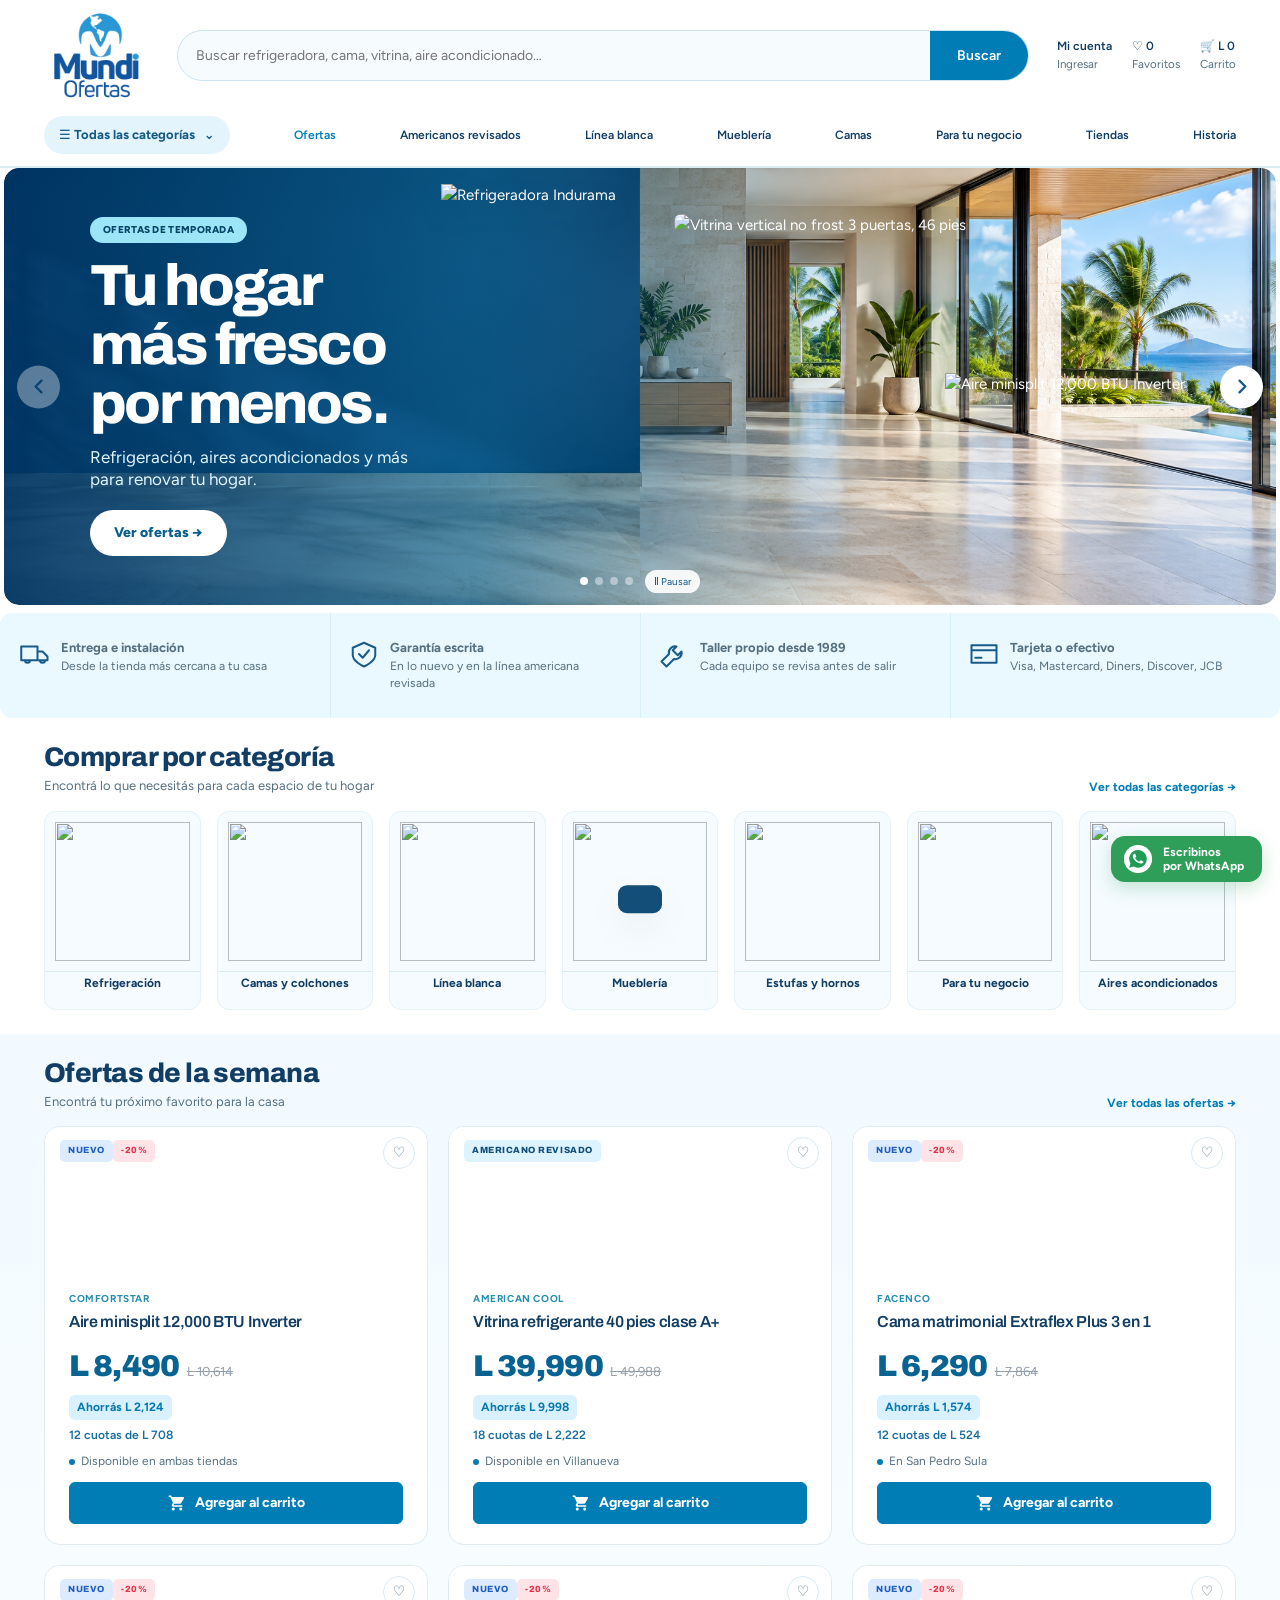
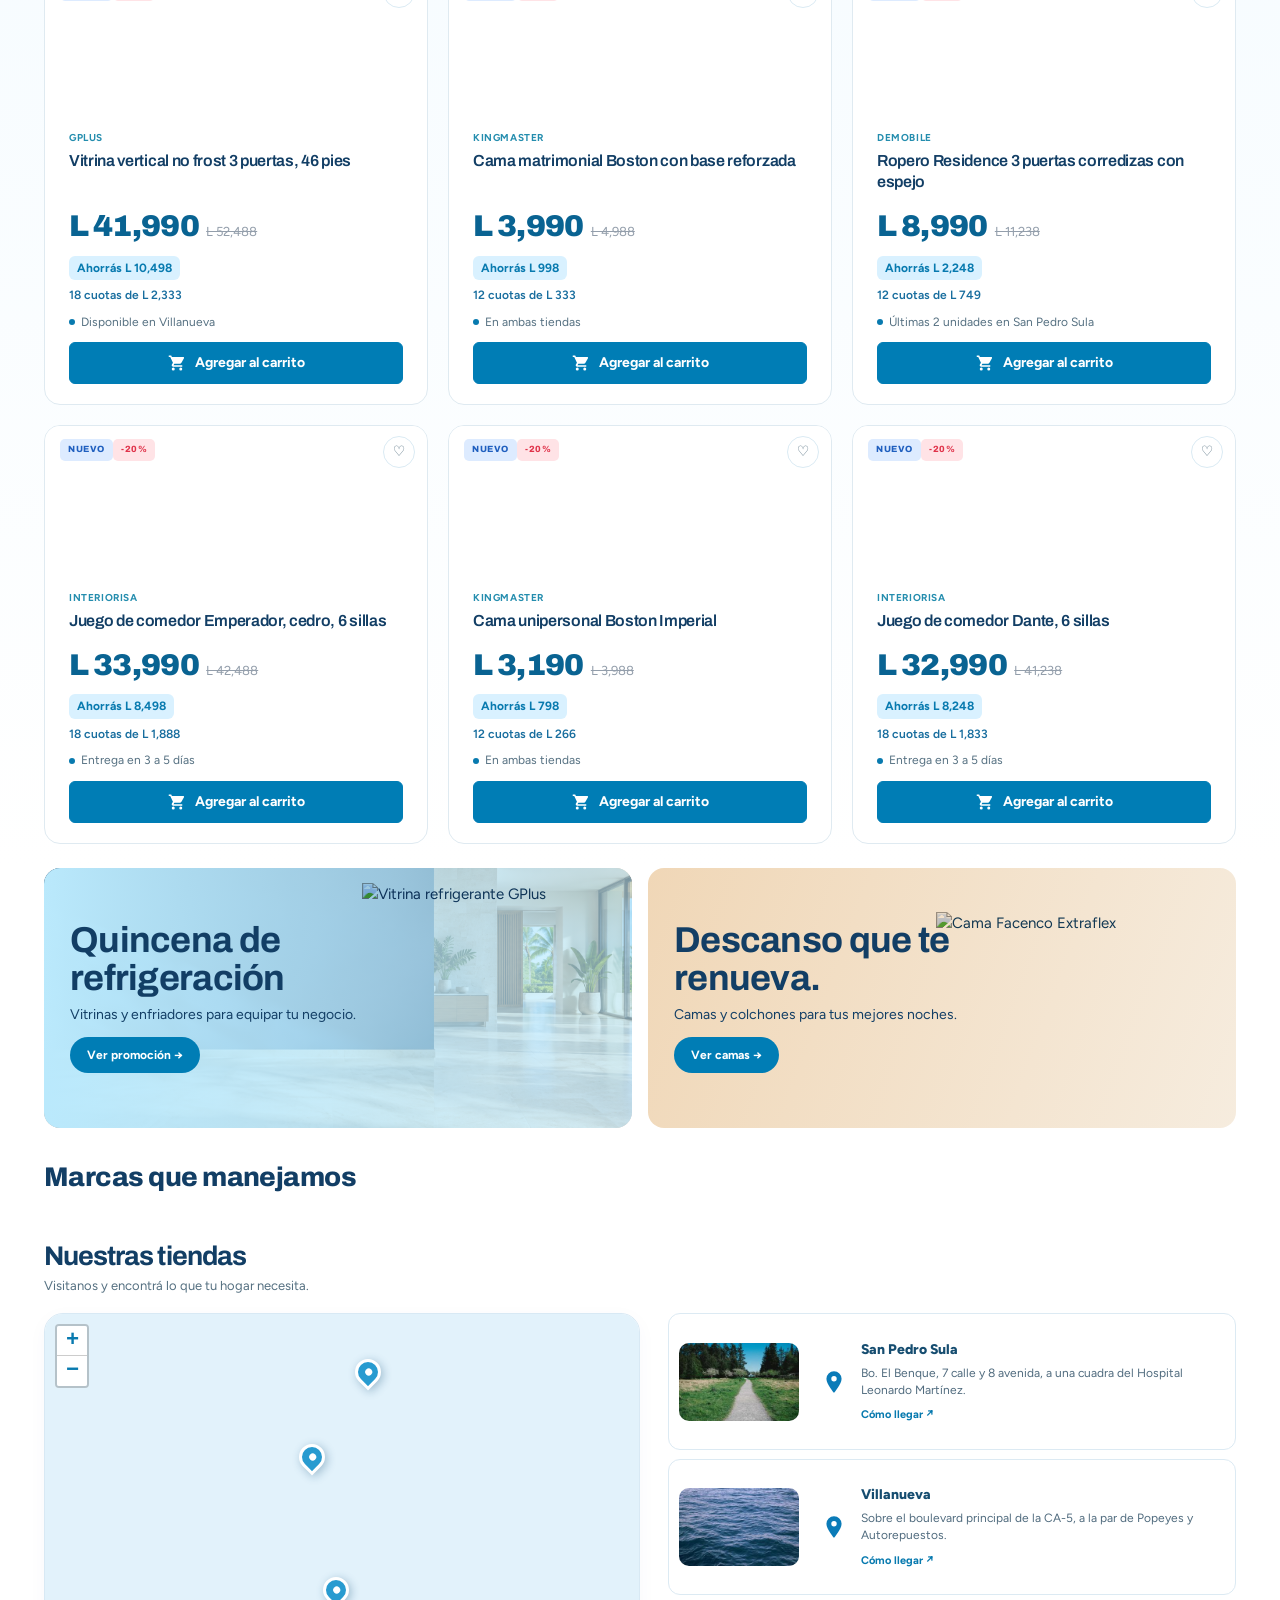
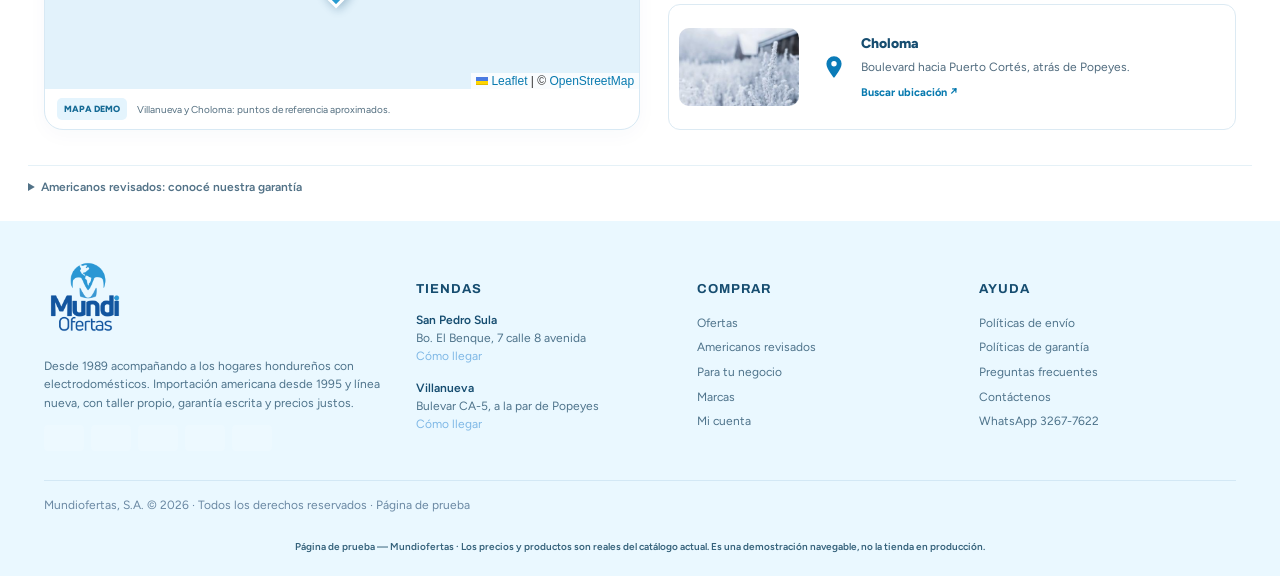
==== demo.html @ 59c1a1cb "Remove category dropdown and extra business section Co-Authored-By: Claude Sonnet 5.5 <noreply@anthr" ====
<!DOCTYPE html>

<html lang="es">
<head>
<meta charset="utf-8"/>
<meta content="website" property="og:type"/>
<meta content="Mundiofertas" property="og:site_name"/>
<meta content="Mundiofertas — Página de prueba" property="og:title"/>
<meta content="Demostración navegable del sitio rediseñado: catálogo, ficha de producto, carrito y compra con Ficopago." property="og:description"/>
<meta content="assets/logo.png" property="og:image"/>
<meta content="es_HN" property="og:locale"/>
<meta content="summary_large_image" name="twitter:card"/>
<meta content="#124E78" name="theme-color"/>
<meta content="noindex" name="robots"/>
<meta content="width=device-width, initial-scale=1" name="viewport"/>
<title>Mundiofertas — Página de prueba</title>
<link href="https://fonts.googleapis.com" rel="preconnect"/>
<link crossorigin="" href="https://fonts.gstatic.com" rel="preconnect"/>
<link href="https://fonts.googleapis.com/css2?family=Archivo:wght@500;600;700;800;900&amp;family=Figtree:wght@400;500;600;700&amp;display=swap" rel="stylesheet"/>
<style>
/* =====================================================================
   MUNDIOFERTAS — PÁGINA DE PRUEBA
   Paleta de marca: azul claro, azul de contraste y blanco.
   ===================================================================== */
:root{
  --primario:#087AAF;
  --primario-hover:#08618D;
  --azul:#124E78;
  --azul-med:#176D9E;
  --ambar:#DDF3FF;
  --verde:#087AAF;
  --tinta:#11171E;
  --gris:#5A6572;
  --linea:#DCE3EA;
  --sup:#F2F9FD;
  --sans:"Figtree","Segoe UI",system-ui,-apple-system,sans-serif;
  --disp:"Archivo","Arial Narrow",system-ui,sans-serif;
  --r:9px;
}
*{box-sizing:border-box}
html{scroll-behavior:smooth}
body{margin:0;background:#fff;color:var(--tinta);font-family:var(--sans);
  font-size:15px;line-height:1.55;-webkit-font-smoothing:antialiased}
img{max-width:100%}
a{color:inherit;text-decoration:none}
button{font:inherit}
h1,h2,h3,h4{font-family:var(--disp);margin:0;letter-spacing:-.02em;line-height:1.14}
:focus-visible{outline:3px solid var(--ambar);outline-offset:2px}
.in{max-width:1180px;margin:0 auto;padding:0 20px}
.hide{display:none !important}

/* ---------- Aviso de demo ---------- */
.demobar{background:var(--ambar);color:#124E78;text-align:center;padding:7px 16px;
  font-size:12.5px;font-weight:600}

/* ---------- Barra de utilidad ---------- */
.util{background:var(--azul);color:#AFC9E0;font-size:12px;padding:8px 0}
.util .in{display:flex;justify-content:space-between;gap:14px;flex-wrap:wrap}
.util strong{color:#fff;font-weight:600}
@media(max-width:700px){.util .u3{display:none}}

/* ---------- Encabezado ---------- */
header.site{position:sticky;top:0;z-index:60;background:#fff;border-bottom:1px solid var(--linea)}
.head{padding:13px 0}
.head .in{display:flex;align-items:center;gap:18px}
.logo{display:flex;align-items:center;flex:0 0 auto}
.logo img{height:46px;width:auto;object-fit:contain;display:block}
.logo .fb{font-family:var(--disp);font-weight:900;font-size:23px;letter-spacing:-.03em;color:var(--azul);white-space:nowrap}
.logo .fb i{color:var(--primario);font-style:normal}
.searchbox{flex:1;display:flex;border:2px solid var(--azul);border-radius:7px;overflow:hidden;min-width:0}
.searchbox input{flex:1;border:0;padding:11px 14px;font:inherit;font-size:14px;outline:0;min-width:0}
.searchbox button{border:0;background:var(--azul);color:#fff;font-weight:600;padding:0 20px;cursor:pointer;font-size:14px}
.hact{display:flex;gap:18px;align-items:center;white-space:nowrap}
.hact a{display:flex;flex-direction:column;font-size:11.5px;color:var(--gris);position:relative}
.hact a b{color:var(--tinta);font-size:13px;font-weight:600}
.cartnum{position:absolute;top:-5px;right:-12px;background:var(--primario);color:#fff;
  border-radius:11px;min-width:19px;height:19px;font-size:11px;font-weight:700;
  display:flex;align-items:center;justify-content:center;padding:0 5px}
.burger{display:none;border:1px solid var(--linea);background:#fff;border-radius:7px;
  width:42px;height:42px;font-size:18px;cursor:pointer;flex:0 0 auto}
@media(max-width:860px){
  .head .in{flex-wrap:wrap}
  .searchbox{order:3;flex-basis:100%;margin-top:11px}
  .hact .lbl{display:none}
  .burger{display:block}
  .logo img{height:38px}
}

/* ---------- Navegación ---------- */
nav.main{border-bottom:1px solid var(--linea);background:#fff}
nav.main .in{display:flex;gap:22px;align-items:center;font-size:13.5px;font-weight:600;
  padding-top:11px;padding-bottom:11px;overflow-x:auto;scrollbar-width:none}
nav.main .in::-webkit-scrollbar{display:none}
nav.main a{white-space:nowrap}
nav.main a.all{background:var(--primario);color:#fff;padding:8px 15px;border-radius:6px}
nav.main a.of{color:var(--primario)}
nav.main a:hover{color:var(--primario)}
@media(max-width:860px){nav.main{display:none}}

/* menú móvil */
.mobmenu{position:fixed;inset:0;z-index:200;background:rgba(10,27,47,.6);display:none}
.mobmenu.on{display:block}
.mobmenu .panel{background:#fff;width:min(320px,86vw);height:100%;padding:22px;overflow-y:auto}
.mobmenu h4{font-size:12px;letter-spacing:.1em;text-transform:uppercase;color:var(--gris);margin:22px 0 10px}
.mobmenu a{display:block;padding:11px 0;border-bottom:1px solid var(--linea);font-weight:600}
.mobmenu .close{border:0;background:var(--sup);border-radius:7px;width:40px;height:40px;font-size:18px;cursor:pointer}

/* ---------- Hero ---------- */
.hero{background:var(--sup);padding:24px 0 28px}
.hero .in{display:grid;grid-template-columns:1.55fr 1fr;gap:16px}
@media(max-width:900px){.hero .in{grid-template-columns:1fr}}
.deal{background:var(--azul);color:#fff;border-radius:12px;padding:32px 34px;
  display:flex;gap:22px;align-items:center;min-height:310px}
@media(max-width:560px){.deal{flex-direction:column-reverse;padding:26px 22px;min-height:0}}
.deal .txt{flex:1.15}
.tag{display:inline-block;background:var(--primario);font-family:var(--disp);font-weight:800;
  font-size:11.5px;letter-spacing:.1em;padding:5px 11px;border-radius:3px;margin-bottom:13px}
.deal h2{font-size:clamp(22px,3vw,29px);font-weight:800;margin-bottom:6px}
.deal .bl{color:#93B5D2;font-size:13px;margin-bottom:16px}
.pricebig{display:flex;align-items:baseline;gap:12px;flex-wrap:wrap}
.pricebig .now{font-family:var(--disp);font-weight:900;font-size:clamp(32px,5vw,44px);
  letter-spacing:-.03em;line-height:1;font-variant-numeric:tabular-nums}
.pricebig .was{color:#87A8C4;text-decoration:line-through;font-size:16px}
.save{display:inline-block;margin-top:12px;background:rgba(8,122,175,.18);color:#7FE3AC;
  border:1px solid rgba(8,122,175,.5);border-radius:4px;padding:5px 11px;font-size:13px;font-weight:600}
.cta{margin-top:20px;display:flex;gap:10px;flex-wrap:wrap}
.btn{border:0;border-radius:7px;padding:12px 22px;font-weight:700;font-size:14px;cursor:pointer;display:inline-block}
.btn.p{background:var(--primario);color:#fff}
.btn.p:hover{background:var(--primario-hover)}
.btn.g{background:transparent;color:#fff;border:1.5px solid rgba(255,255,255,.45)}
.btn.wa{background:var(--verde);color:#fff}
.btn.blue{background:var(--azul);color:#fff}
.deal .ph{flex:1;display:flex;align-items:center;justify-content:center;min-height:180px}
.deal .ph img{max-height:240px;object-fit:contain;filter:drop-shadow(0 18px 28px rgba(0,0,0,.4))}
.vig{margin-top:13px;font-size:12px;color:#93B5D2}

.quick{display:grid;grid-template-rows:repeat(3,1fr);gap:10px}
@media(max-width:900px){.quick{grid-template-rows:none;grid-template-columns:repeat(3,1fr)}}
@media(max-width:620px){.quick{grid-template-columns:1fr}}
.qcard{background:#fff;border:1px solid var(--linea);border-radius:var(--r);padding:15px 16px;
  display:flex;gap:13px;align-items:center;transition:border-color .15s}
.qcard:hover{border-color:var(--azul)}
.qcard .ic{width:44px;height:44px;border-radius:8px;background:var(--sup);
  display:flex;align-items:center;justify-content:center;flex:0 0 auto;font-size:20px}
.qcard b{display:block;font-size:14px;font-weight:700}
.qcard span{font-size:12.5px;color:var(--gris)}

/* ---------- Confianza ---------- */
.trust{border-bottom:1px solid var(--linea)}
.trust .in{display:grid;grid-template-columns:repeat(4,1fr);padding-left:20px;padding-right:20px}
@media(max-width:800px){.trust .in{grid-template-columns:repeat(2,1fr)}}
.tr{padding:18px 18px 18px 0;display:flex;gap:11px;align-items:flex-start}
.tr + .tr{border-left:1px solid var(--linea);padding-left:18px}
@media(max-width:800px){.tr:nth-child(3){border-left:0;padding-left:0}
  .tr:nth-child(3),.tr:nth-child(4){border-top:1px solid var(--linea)}}
.tr b{display:block;font-size:13.5px;font-weight:700}
.tr span{font-size:12.5px;color:var(--gris);line-height:1.42}

/* ---------- Bloques ---------- */
.blk{padding:42px 0}
.blk.sup{background:var(--sup)}
.bhead{display:flex;align-items:flex-end;justify-content:space-between;gap:18px;margin-bottom:20px;flex-wrap:wrap}
.bhead h3{font-size:clamp(20px,2.6vw,25px);font-weight:800}
.bhead p{margin:5px 0 0;color:var(--gris);font-size:13.5px}
.bhead a{color:var(--primario);font-weight:700;font-size:13.5px}
.grid{display:grid;grid-template-columns:repeat(5,1fr);gap:14px}
@media(max-width:1050px){.grid{grid-template-columns:repeat(3,1fr)}}
@media(max-width:640px){.grid{grid-template-columns:repeat(2,1fr)}}
.grid.g3{grid-template-columns:repeat(3,1fr)}
@media(max-width:760px){.grid.g3{grid-template-columns:1fr}}

/* ---------- Ficha en parrilla ---------- */
.card{border:1px solid var(--linea);border-radius:var(--r);background:#fff;display:flex;
  flex-direction:column;overflow:hidden;position:relative;transition:box-shadow .15s,border-color .15s}
.card:hover{border-color:#B9C6D4;box-shadow:0 8px 24px -12px rgba(16,36,63,.3)}
.card .imgwrap{height:155px;background:var(--sup);display:flex;align-items:center;
  justify-content:center;padding:12px;position:relative;cursor:pointer}
.card .imgwrap::before{content:"Foto del producto";position:absolute;font-size:11px;color:#A7B2BE}
.card .imgwrap img{max-height:100%;object-fit:contain;position:relative;z-index:1}
.badge{position:absolute;top:9px;left:9px;z-index:3;font-family:var(--disp);font-weight:800;
  font-size:10px;letter-spacing:.06em;padding:4px 8px;border-radius:3px;text-transform:uppercase}
.badge.nuevo{background:var(--azul);color:#fff}
.badge.semi{background:var(--ambar);color:#124E78}
.fav{position:absolute;top:8px;right:8px;z-index:3;width:30px;height:30px;border-radius:50%;
  border:1px solid var(--linea);background:#fff;cursor:pointer;font-size:14px;line-height:1;color:var(--gris)}
.fav.on{color:var(--primario);border-color:var(--primario)}
.cbody{padding:13px 14px 15px;display:flex;flex-direction:column;flex:1}
.cbrand{font-size:11px;font-weight:700;letter-spacing:.06em;color:var(--gris);text-transform:uppercase}
.ctitle{font-size:13.5px;font-weight:600;line-height:1.36;margin:5px 0 9px;cursor:pointer;
  display:-webkit-box;-webkit-line-clamp:2;-webkit-box-orient:vertical;overflow:hidden;min-height:37px}
.ctitle:hover{color:var(--azul-med)}
.cprice{margin-top:auto}
.cprice .now{font-family:var(--disp);font-weight:900;font-size:21px;letter-spacing:-.02em;font-variant-numeric:tabular-nums}
.cprice .was{font-size:12.5px;color:#939EAB;text-decoration:line-through;margin-left:7px}
.csave{display:inline-block;margin-top:6px;font-size:11.5px;font-weight:700;color:var(--verde);
  background:rgba(8,122,175,.1);padding:3px 7px;border-radius:3px}
.cuota{display:block;margin-top:6px;font-size:11.5px;color:var(--azul-med);font-weight:600}
.cstock{margin-top:8px;font-size:11.5px;color:var(--gris);display:flex;align-items:center;gap:6px}
.cstock i{width:6px;height:6px;border-radius:50%;background:var(--verde);flex:0 0 auto}
.cadd{margin-top:11px;width:100%;border:1.5px solid var(--azul);background:#fff;color:var(--azul);
  border-radius:7px;padding:9px;font-weight:700;font-size:13px;cursor:pointer;transition:.15s}
.cadd{display:flex;align-items:center;justify-content:center;gap:9px;line-height:1}.cadd .cart-ic{flex:none;display:block;width:18px;height:18px;margin:0}.cadd:hover{background:var(--azul);color:#fff}
.cadd.done{background:var(--verde);border-color:var(--verde);color:#fff}

/* ---------- Banners ---------- */
.bigb{border-radius:12px;overflow:hidden;background:var(--primario);color:#fff;
  display:grid;grid-template-columns:1.1fr 1fr;min-height:280px}
@media(max-width:760px){.bigb{grid-template-columns:1fr;min-height:0}}
.bigb .bt{padding:34px 36px;display:flex;flex-direction:column;justify-content:center}
.bigb .bt h3{font-size:clamp(24px,4vw,33px);font-weight:900;margin-bottom:8px;letter-spacing:-.03em}
.bigb .bt p{margin:0 0 18px;color:#E3F5FF;font-size:14.5px;max-width:42ch}
.bigb .bi{background:var(--sup);display:flex;align-items:center;justify-content:center;padding:20px}
.bigb .bi img{max-height:250px;object-fit:contain}
.bdoble{display:grid;grid-template-columns:1fr 1fr;gap:14px;margin-top:14px}
@media(max-width:760px){.bdoble{grid-template-columns:1fr}}
.bhalf{border-radius:12px;min-height:172px;padding:26px 28px;display:flex;
  flex-direction:column;justify-content:center;color:#fff}
.bhalf h4{font-size:22px;font-weight:800;margin-bottom:6px}
.bhalf span{font-size:13.5px;opacity:.88}

/* ---------- Categorías ---------- */
.cats{display:grid;grid-template-columns:repeat(6,1fr);gap:12px}
@media(max-width:920px){.cats{grid-template-columns:repeat(3,1fr)}}
@media(max-width:520px){.cats{grid-template-columns:repeat(2,1fr)}}
.cat{border:1px solid var(--linea);border-radius:var(--r);overflow:hidden;background:#fff;transition:.15s;display:block}
.cat:hover{border-color:var(--azul);transform:translateY(-2px)}
.cat .ci{height:108px;background:var(--sup);display:flex;align-items:center;justify-content:center;padding:10px}
.cat .ci img{max-height:100%;object-fit:contain}
.cat b{display:block;padding:11px 10px;font-size:12.5px;font-weight:700;text-align:center}

/* ---------- Condición ---------- */
.cond{background:var(--azul);color:#fff;padding:46px 0}
.cond .in{display:grid;grid-template-columns:1fr 1fr;gap:16px}
@media(max-width:820px){.cond .in{grid-template-columns:1fr}}
.cond h3{font-size:clamp(21px,3vw,27px);font-weight:800;grid-column:1/-1;margin-bottom:8px}
.cond .lead{grid-column:1/-1;color:#A0C0D9;margin:0 0 20px;max-width:66ch;font-size:14.5px}
.cbox{background:rgba(255,255,255,.07);border:1px solid rgba(255,255,255,.16);border-radius:11px;padding:24px}
.cbox .lbl{display:inline-block;font-family:var(--disp);font-weight:800;font-size:11px;
  letter-spacing:.09em;padding:4px 10px;border-radius:3px;margin-bottom:12px}
.cbox.a .lbl{background:#fff;color:var(--azul)}
.cbox.b .lbl{background:var(--ambar);color:#124E78}
.cbox h4{font-size:18px;font-weight:700;margin-bottom:10px}
.cbox ul{margin:0;padding-left:18px;font-size:13.5px;color:#C7DEEE;line-height:1.78}

/* ---------- Reels ---------- */
.reels{display:grid;grid-template-columns:repeat(5,1fr);gap:12px}
@media(max-width:920px){.reels{grid-template-columns:repeat(3,1fr)}}
@media(max-width:560px){.reels{grid-template-columns:repeat(2,1fr)}}
.reel{position:relative;aspect-ratio:9/16;border-radius:11px;overflow:hidden;background:#0B1E35;
  display:block;color:#fff;cursor:pointer;border:0;padding:0;text-align:left;width:100%}
.reel .rimg{position:absolute;inset:0;display:flex;align-items:center;justify-content:center;padding:14px}
.reel .rimg img{max-height:100%;object-fit:contain;opacity:.92}
.reel .shade{position:absolute;inset:0;
  background:linear-gradient(180deg,rgba(11,30,53,.12) 0%,rgba(11,30,53,.04) 45%,rgba(11,30,53,.93) 100%)}
.reel .play{position:absolute;top:11px;left:11px;z-index:3;width:30px;height:30px;border-radius:50%;
  background:rgba(255,255,255,.92);color:var(--azul);display:flex;align-items:center;justify-content:center;font-size:11px}
.reel .mute{position:absolute;top:11px;right:11px;z-index:3;width:30px;height:30px;border-radius:50%;
  background:rgba(0,0,0,.45);display:flex;align-items:center;justify-content:center;font-size:12px}
.reel .rcap{position:absolute;left:12px;right:12px;bottom:12px;z-index:3}
.reel .rcap b{display:block;font-size:12.5px;font-weight:700;line-height:1.3;margin-bottom:7px}
.pill{display:inline-flex;align-items:center;gap:5px;background:#fff;color:var(--tinta);
  border-radius:20px;padding:4px 10px;font-size:11px;font-weight:700}
.pill em{font-style:normal;color:var(--primario)}
.reel .loading{position:absolute;inset:0;z-index:5;background:rgba(11,30,53,.85);
  display:flex;align-items:center;justify-content:center;font-size:12.5px;color:#BCD6EA;text-align:center;padding:16px}

/* ---------- Marcas ---------- */
.brands{display:flex;gap:16px;flex-wrap:wrap;align-items:center;justify-content:space-between}
.brands img{height:38px;opacity:.6;filter:grayscale(1);max-width:120px;object-fit:contain;transition:.2s}
.brands img:hover{opacity:1;filter:none}

/* ---------- Pie ---------- */
footer.site{background:#0A1B2F;color:#8CACC6;padding:44px 0 22px;font-size:13px;margin-top:0}
footer.site .in{display:grid;grid-template-columns:1.35fr 1fr 1fr 1fr;gap:28px}
@media(max-width:860px){footer.site .in{grid-template-columns:1fr 1fr}}
@media(max-width:520px){footer.site .in{grid-template-columns:1fr}}
footer h5{font-family:var(--disp);color:#fff;font-size:13px;font-weight:700;letter-spacing:.08em;
  text-transform:uppercase;margin-bottom:12px}
footer ul{list-style:none;margin:0;padding:0;line-height:2.05}
footer a:hover{color:#fff}
.store{margin-bottom:14px;line-height:1.5}
.store b{color:#fff;display:block;font-weight:600}
.store a{color:#7FB8E6}
footer .flogo{height:44px;margin-bottom:14px}
.pays{display:flex;gap:7px;margin-top:13px;flex-wrap:wrap}
.pays i{width:40px;height:26px;border-radius:4px;background:rgba(255,255,255,.13);display:block}
.legal{border-top:1px solid rgba(255,255,255,.12);margin-top:26px;padding-top:16px;
  font-size:12px;color:#6A88A3;grid-column:1/-1}

/* ---------- WhatsApp flotante ---------- */
.wafloat{position:fixed;right:18px;bottom:18px;z-index:90;background:var(--verde);color:#fff;
  border-radius:30px;padding:13px 20px;font-weight:700;font-size:14px;
  box-shadow:0 10px 28px -8px rgba(8,122,175,.7);display:flex;align-items:center;gap:9px}
@media(max-width:560px){.wafloat span{display:none}.wafloat{padding:15px;border-radius:50%}}

/* ---------- Pop-up ---------- */
.shade{position:fixed;inset:0;background:rgba(10,27,47,.6);z-index:150;
  display:flex;align-items:center;justify-content:center;padding:20px}
.pop{background:#fff;border-radius:12px;max-width:680px;width:100%;display:grid;
  grid-template-columns:1fr 1fr;overflow:hidden;position:relative;
  box-shadow:0 30px 70px -20px rgba(0,0,0,.5)}
@media(max-width:640px){
  .shade{align-items:flex-end;padding:0}
  .pop{grid-template-columns:1fr;border-radius:14px 14px 0 0;max-width:none}
  .pop .pimg{display:none}
}
.pop .pimg{background:var(--sup);display:flex;align-items:center;justify-content:center;padding:22px;min-height:190px}
.pop .pimg img{max-height:190px;object-fit:contain}
.pop .pbody{padding:32px 30px 26px}
.pop h3{font-size:25px;font-weight:900;margin-bottom:8px;letter-spacing:-.03em}
.pop p{margin:0 0 16px;color:var(--gris);font-size:13.5px}
.pop .pin{display:flex;border:1.5px solid var(--linea);border-radius:7px;overflow:hidden;margin-bottom:11px}
.pop .pin input{flex:1;border:0;padding:11px 12px;font:inherit;font-size:13.5px;outline:0;min-width:0}
.pop .pin button{border:0;background:var(--primario);color:#fff;font-weight:700;padding:0 17px;font-size:13px;cursor:pointer}
.pop .pno{background:none;border:0;color:var(--gris);font-size:12.5px;text-decoration:underline;cursor:pointer;padding:0}
.pop .px{position:absolute;top:10px;right:12px;width:32px;height:32px;border-radius:50%;
  background:rgba(0,0,0,.07);border:0;font-size:16px;color:var(--gris);cursor:pointer;z-index:4}

/* ---------- Ficha de producto ---------- */
.crumb{font-size:12.5px;color:var(--gris);padding:16px 0}
.crumb a{color:var(--azul-med)}
.pdp{display:grid;grid-template-columns:1.15fr 1fr;gap:36px;padding-bottom:20px}
@media(max-width:880px){.pdp{grid-template-columns:1fr;gap:24px}}
.gal .main{background:var(--sup);border-radius:12px;height:400px;display:flex;
  align-items:center;justify-content:center;padding:26px;position:relative}
.gal .main::before{content:"Foto del producto";position:absolute;font-size:12px;color:#A7B2BE}
.gal .main img{max-height:100%;object-fit:contain;position:relative;z-index:1}
@media(max-width:560px){.gal .main{height:270px}}
.gal .thumbs{display:flex;gap:9px;margin-top:11px}
.gal .thumbs button{width:70px;height:70px;border-radius:8px;border:1.5px solid var(--linea);
  background:var(--sup);cursor:pointer;padding:6px;display:flex;align-items:center;justify-content:center}
.gal .thumbs button.on{border-color:var(--azul)}
.gal .thumbs img{max-height:100%;object-fit:contain}
.pdp .pinfo h1{font-size:clamp(21px,3vw,28px);font-weight:800;margin:6px 0 10px}
.pmark{font-size:12px;font-weight:700;letter-spacing:.07em;color:var(--gris);text-transform:uppercase}
.pbadges{display:flex;gap:8px;flex-wrap:wrap;margin-bottom:14px}
.pb{font-family:var(--disp);font-weight:800;font-size:11px;letter-spacing:.06em;
  padding:5px 10px;border-radius:3px;text-transform:uppercase}
.pb.nuevo{background:var(--azul);color:#fff}
.pb.semi{background:var(--ambar);color:#124E78}
.pb.gar{background:var(--sup);color:var(--azul);border:1px solid var(--linea)}
.pblock{border:1px solid var(--linea);border-radius:11px;padding:20px 22px;margin-bottom:16px}
.pblock .now{font-family:var(--disp);font-weight:900;font-size:38px;letter-spacing:-.03em;
  line-height:1;font-variant-numeric:tabular-nums}
.pblock .was{color:#939EAB;text-decoration:line-through;font-size:16px;margin-left:11px}
.pblock .sv{display:inline-block;margin-top:10px;background:rgba(8,122,175,.11);color:var(--verde);
  font-weight:700;font-size:13px;padding:5px 10px;border-radius:4px}
.pblock .cuo{margin-top:10px;color:var(--azul-med);font-weight:600;font-size:13.5px}
.pstock{display:flex;align-items:center;gap:8px;font-size:13.5px;margin:14px 0}
.pstock i{width:8px;height:8px;border-radius:50%;background:var(--verde);flex:0 0 auto}
.pactions{display:flex;gap:10px;flex-wrap:wrap;margin-top:6px}
.pactions .btn{padding:14px 24px}
.pfeat{list-style:none;padding:0;margin:20px 0 0;font-size:13.5px}
.pfeat li{padding:9px 0 9px 26px;border-top:1px solid var(--linea);position:relative;color:var(--gris)}
.pfeat li::before{content:"✓";position:absolute;left:0;color:var(--verde);font-weight:700}
.spec{margin-top:34px}
.spec h3{font-size:19px;font-weight:800;margin-bottom:12px}
table.sp{width:100%;border-collapse:collapse;font-size:14px}
table.sp td{padding:11px 14px;border-bottom:1px solid var(--linea)}
table.sp td:first-child{color:var(--gris);width:40%}
table.sp tr:nth-child(odd) td{background:#FAFCFD}

/* ---------- Aviso flotante de carrito ---------- */
.toast{position:fixed;left:50%;bottom:26px;transform:translateX(-50%) translateY(140%);
  background:var(--azul);color:#fff;padding:14px 22px;border-radius:9px;font-size:14px;
  font-weight:600;z-index:180;transition:transform .28s;box-shadow:0 14px 34px -12px rgba(0,0,0,.5)}
.toast.on{transform:translateX(-50%) translateY(0)}

/* ---------- Panel de carrito ---------- */
.drawershade{position:fixed;inset:0;background:rgba(10,27,47,.55);z-index:170;display:none}
.drawershade.on{display:block}
.drawer{position:fixed;top:0;right:0;height:100%;width:min(420px,92vw);background:#fff;
  z-index:171;transform:translateX(102%);transition:transform .26s;display:flex;flex-direction:column}
.drawer.on{transform:none}
.drawer .dh{padding:20px 22px;border-bottom:1px solid var(--linea);display:flex;
  justify-content:space-between;align-items:center}
.drawer .dh h3{font-size:19px;font-weight:800}
.drawer .dx{border:0;background:var(--sup);border-radius:8px;width:36px;height:36px;font-size:17px;cursor:pointer}
.drawer .db{flex:1;overflow-y:auto;padding:8px 22px}
.drawer .df{border-top:1px solid var(--linea);padding:20px 22px}
.ci{display:flex;gap:12px;padding:15px 0;border-bottom:1px solid var(--linea)}
.ci .ph{width:64px;height:64px;background:var(--sup);border-radius:8px;flex:0 0 auto;
  display:flex;align-items:center;justify-content:center;padding:6px}
.ci .ph img{max-height:100%;object-fit:contain}
.ci .inf{flex:1;min-width:0}
.ci .inf b{display:block;font-size:13.5px;font-weight:600;line-height:1.35}
.ci .inf .pr{font-family:var(--disp);font-weight:900;font-size:16px;margin-top:4px}
.ci .qty{display:flex;align-items:center;gap:8px;margin-top:7px}
.ci .qty button{width:26px;height:26px;border:1px solid var(--linea);background:#fff;
  border-radius:6px;cursor:pointer;font-size:14px;line-height:1}
.ci .qty span{font-size:13px;font-weight:700;min-width:18px;text-align:center}
.ci .del{border:0;background:none;color:var(--gris);font-size:12px;text-decoration:underline;
  cursor:pointer;padding:0;margin-top:6px}
.empty{text-align:center;color:var(--gris);padding:50px 10px;font-size:14.5px}
.sumline{display:flex;justify-content:space-between;font-size:14px;margin-bottom:8px}
.sumline.tot{font-family:var(--disp);font-weight:900;font-size:22px;margin-top:12px;
  padding-top:12px;border-top:1px solid var(--linea)}
.wfull{width:100%;text-align:center;border:0;cursor:pointer}

/* ---------- Checkout ---------- */
.co{max-width:980px;margin:0 auto;padding:26px 20px 60px}
.steps{display:flex;gap:0;margin-bottom:30px;border:1px solid var(--linea);border-radius:10px;overflow:hidden}
.steps div{flex:1;padding:13px 10px;text-align:center;font-size:12.5px;font-weight:700;
  color:var(--gris);background:var(--sup);border-right:1px solid var(--linea)}
.steps div:last-child{border-right:0}
.steps div.on{background:var(--azul);color:#fff}
.steps div.ok{background:#fff;color:var(--verde)}
@media(max-width:620px){.steps div{font-size:11px;padding:11px 4px}}
.colay{display:grid;grid-template-columns:1.5fr 1fr;gap:26px;align-items:start}
@media(max-width:820px){.colay{grid-template-columns:1fr}}
.box{border:1px solid var(--linea);border-radius:11px;padding:24px 26px;margin-bottom:16px}
.box h3{font-size:18px;font-weight:800;margin-bottom:6px}
.box .hint{color:var(--gris);font-size:13.5px;margin-bottom:16px}
.opt{display:flex;gap:13px;align-items:flex-start;border:1.5px solid var(--linea);
  border-radius:10px;padding:15px 17px;margin-bottom:10px;cursor:pointer;transition:.14s}
.opt:hover{border-color:#B3C2D2}
.opt.on{border-color:var(--azul);background:#F7FAFD}
.opt input{margin-top:3px;accent-color:var(--azul);flex:0 0 auto}
.opt b{display:block;font-size:14.5px;font-weight:700}
.opt span{font-size:13px;color:var(--gris);line-height:1.45}
.opt .pz{margin-left:auto;font-family:var(--disp);font-weight:800;font-size:15px;white-space:nowrap}
.campo{margin-bottom:14px}
.campo label{display:block;font-size:12.5px;font-weight:700;color:var(--gris);margin-bottom:5px}
.campo input,.campo select,.campo textarea{width:100%;border:1.5px solid var(--linea);
  border-radius:8px;padding:11px 13px;font:inherit;font-size:14px;background:#fff}
.campo input:focus,.campo select:focus{border-color:var(--azul);outline:0}
.dosc{display:grid;grid-template-columns:1fr 1fr;gap:14px}
@media(max-width:520px){.dosc{grid-template-columns:1fr}}
.zoneinfo{border-radius:9px;padding:14px 16px;font-size:13.5px;margin-top:4px}
.zoneinfo.ok{background:rgba(8,122,175,.09);border:1px solid rgba(8,122,175,.35);color:#124E78}
.zoneinfo.no{background:#EDF8FF;border:1px solid var(--ambar);color:#124E78}
.zoneinfo b{display:block;margin-bottom:3px}
.resumen{border:1px solid var(--linea);border-radius:11px;padding:22px 24px;position:sticky;top:150px}
.resumen h4{font-size:16px;font-weight:800;margin-bottom:14px}
.resumen .it{display:flex;justify-content:space-between;gap:12px;font-size:13px;
  padding:9px 0;border-bottom:1px solid var(--linea);color:var(--gris)}
.resumen .it b{color:var(--tinta);font-weight:600;flex:1}
.segpago{display:flex;align-items:center;gap:10px;background:var(--sup);border-radius:9px;
  padding:12px 15px;font-size:12.5px;color:var(--gris);margin-top:14px;line-height:1.45}
.segpago i{font-size:17px;font-style:normal}
.fico{background:var(--azul);color:#fff;border-radius:12px;padding:30px 32px;text-align:center}
.fico .lg{font-family:var(--disp);font-weight:900;font-size:27px;letter-spacing:-.02em;margin-bottom:6px}
.fico .sb{color:#9BBBD6;font-size:13.5px;margin-bottom:22px}
.fico .mt{background:rgba(255,255,255,.08);border:1px solid rgba(255,255,255,.18);
  border-radius:10px;padding:20px;margin-bottom:20px}
.fico .mt .m{font-family:var(--disp);font-weight:900;font-size:33px;letter-spacing:-.03em}
.fico .av{font-size:12.5px;color:#8FB3D4;margin-top:16px;line-height:1.55}
.okpage{text-align:center;max-width:560px;margin:0 auto;padding:50px 20px}
.okpage .tick{width:74px;height:74px;border-radius:50%;background:var(--verde);color:#fff;
  font-size:36px;display:flex;align-items:center;justify-content:center;margin:0 auto 22px}
.okpage h2{font-size:28px;font-weight:800;margin-bottom:10px}
.okpage p{color:var(--gris)}
.okdet{border:1px solid var(--linea);border-radius:11px;padding:20px 24px;text-align:left;margin-top:24px}
.okdet .r{display:flex;justify-content:space-between;gap:14px;padding:9px 0;
  border-bottom:1px solid var(--linea);font-size:14px}
.okdet .r:last-child{border-bottom:0}
.okdet .r b{color:var(--azul)}

@media(prefers-reduced-motion:reduce){*{transition:none !important;animation:none !important}}
</style>
<link href="assets/leaflet/leaflet.css" rel="stylesheet"/>
<link href="assets/storefront.css" rel="stylesheet"/>
<link href="assets/reference-layout.css" rel="stylesheet"/></head>
<body>
<header class="site">
<div class="head"><div class="in">
<button aria-label="Abrir menú" class="burger" id="burger">☰</button>
<a class="logo" href="#" onclick="irHome();return false">
<img alt="Mundiofertas" onerror="this.outerHTML='&lt;span class=&quot;fb&quot;&gt;Mundi&lt;i&gt;ofertas&lt;/i&gt;&lt;/span&gt;'" src="assets/logo.png"/>
</a>
<form class="searchbox" onsubmit="buscar(event)">
<input aria-label="Buscar productos" id="q" placeholder="Buscar refrigeradora, cama, vitrina, aire acondicionado…"/>
<button type="submit">Buscar</button>
</form>
<div class="hact">
<a href="#"><b>Mi cuenta</b><span class="lbl">Ingresar</span></a>
<a href="#"><b>♡ <span id="favn">0</span></b><span class="lbl">Favoritos</span></a>
<a href="#"><b>🛒 <span id="carttot">L 0</span></b><span class="lbl">Carrito</span>
<span class="cartnum hide" id="cartn">0</span></a>
</div>
</div></div>
<nav class="main"><div class="in">
<button aria-controls="categoryDropdown" aria-expanded="false" class="category-toggle" id="categoryToggle">☰ Todas las categorías <span aria-hidden="true">⌄</span></button>
<a class="of" href="#ofertas">Ofertas</a>
<a href="#americanos">Americanos revisados</a>
<a href="#categorias">Línea blanca</a>
<a href="#categorias">Mueblería</a>
<a href="#categorias">Camas</a>
<a href="https://www.mundiofertas.net/Categoria/8/" target="_blank" rel="noopener">Para tu negocio</a>
<a href="#ubicaciones">Tiendas</a><a href="historia.html" rel="noopener" target="_blank">Historia</a>
</div></nav>
<div class="category-dropdown" hidden="" id="categoryDropdown"><div class="category-dropdown-heading"><div><strong>¿Qué estás buscando?</strong><p>Explorá el catálogo de Mundi Ofertas. Los productos se abren en la tienda oficial.</p></div><button aria-label="Cerrar categorías" id="closeCategories">×</button></div><div class="category-groups"><details class="category-group"><summary>Accesorios de casa</summary><ul><li><a class="category-all" href="https://www.mundiofertas.net/Categoria/32979/" rel="noopener noreferrer" target="_blank">Ver toda la categoría ↗</a></li><li><a href="https://www.mundiofertas.net/Categoria/32980/" rel="noopener noreferrer" target="_blank">Accesorios de casa ↗</a></li></ul></details><details class="category-group"><summary>Accesorios y mas</summary><ul><li><a class="category-all" href="https://www.mundiofertas.net/Categoria/29607/" rel="noopener noreferrer" target="_blank">Ver toda la categoría ↗</a></li><li><a href="https://www.mundiofertas.net/Categoria/29608/" rel="noopener noreferrer" target="_blank">Accesorios ↗</a></li></ul></details><details class="category-group"><summary>Aires acondicionados</summary><ul><li><a class="category-all" href="https://www.mundiofertas.net/Categoria/1/" rel="noopener noreferrer" target="_blank">Ver toda la categoría ↗</a></li><li><a href="https://www.mundiofertas.net/Categoria/12315/" rel="noopener noreferrer" target="_blank">Mini split ↗</a></li><li><a href="https://www.mundiofertas.net/Categoria/3/" rel="noopener noreferrer" target="_blank">Aires de ventana ↗</a></li><li><a href="https://www.mundiofertas.net/Categoria/2/" rel="noopener noreferrer" target="_blank">Mini split ↗</a></li></ul></details><details class="category-group"><summary>Camas</summary><ul><li><a class="category-all" href="https://www.mundiofertas.net/Categoria/4/" rel="noopener noreferrer" target="_blank">Ver toda la categoría ↗</a></li><li><a href="https://www.mundiofertas.net/Categoria/38443/" rel="noopener noreferrer" target="_blank">Accesorios de cama ↗</a></li><li><a href="https://www.mundiofertas.net/Categoria/29606/" rel="noopener noreferrer" target="_blank">Almohadas ↗</a></li><li><a href="https://www.mundiofertas.net/Categoria/5/" rel="noopener noreferrer" target="_blank">Camas ↗</a></li><li><a href="https://www.mundiofertas.net/Categoria/6/" rel="noopener noreferrer" target="_blank">Accesorios de cama ↗</a></li></ul></details><details class="category-group"><summary>Congeladores y enfriadores</summary><ul><li><a class="category-all" href="https://www.mundiofertas.net/Categoria/7/" rel="noopener noreferrer" target="_blank">Ver toda la categoría ↗</a></li><li><a href="https://www.mundiofertas.net/Categoria/10/" rel="noopener noreferrer" target="_blank">Congeladores ↗</a></li><li><a href="https://www.mundiofertas.net/Categoria/8/" rel="noopener noreferrer" target="_blank">Vitrinas refrigerantes ↗</a></li></ul></details><details class="category-group"><summary>Electronica</summary><ul><li><a class="category-all" href="https://www.mundiofertas.net/Categoria/11/" rel="noopener noreferrer" target="_blank">Ver toda la categoría ↗</a></li><li><a href="https://www.mundiofertas.net/Categoria/12/" rel="noopener noreferrer" target="_blank">Televisores ↗</a></li></ul></details><details class="category-group"><summary>Estufas</summary><ul><li><a class="category-all" href="https://www.mundiofertas.net/Categoria/13/" rel="noopener noreferrer" target="_blank">Ver toda la categoría ↗</a></li><li><a href="https://www.mundiofertas.net/Categoria/17/" rel="noopener noreferrer" target="_blank">Estufa electrica mesa ↗</a></li><li><a href="https://www.mundiofertas.net/Categoria/44/" rel="noopener noreferrer" target="_blank">Estufa electrica grande ↗</a></li><li><a href="https://www.mundiofertas.net/Categoria/16/" rel="noopener noreferrer" target="_blank">Estufas de gas mesa ↗</a></li><li><a href="https://www.mundiofertas.net/Categoria/14/" rel="noopener noreferrer" target="_blank">Estufas de gas ↗</a></li><li><a href="https://www.mundiofertas.net/Categoria/15/" rel="noopener noreferrer" target="_blank">Estufas semi industriales ↗</a></li></ul></details><details class="category-group"><summary>Hogar y electronica</summary><ul><li><a class="category-all" href="https://www.mundiofertas.net/Categoria/18/" rel="noopener noreferrer" target="_blank">Ver toda la categoría ↗</a></li><li><a href="https://www.mundiofertas.net/Categoria/22/" rel="noopener noreferrer" target="_blank">Enfriadores de agua ↗</a></li><li><a href="https://www.mundiofertas.net/Categoria/21/" rel="noopener noreferrer" target="_blank">Hornos electricos ↗</a></li><li><a href="https://www.mundiofertas.net/Categoria/45/" rel="noopener noreferrer" target="_blank">Licuadoras ↗</a></li><li><a href="https://www.mundiofertas.net/Categoria/19/" rel="noopener noreferrer" target="_blank">Microondas ↗</a></li><li><a href="https://www.mundiofertas.net/Categoria/39084/" rel="noopener noreferrer" target="_blank">Percoladoras de café ↗</a></li><li><a href="https://www.mundiofertas.net/Categoria/20/" rel="noopener noreferrer" target="_blank">Planchas ↗</a></li><li><a href="https://www.mundiofertas.net/Categoria/27/" rel="noopener noreferrer" target="_blank">Ventiladores ↗</a></li></ul></details><details class="category-group"><summary>Lavadoras</summary><ul><li><a class="category-all" href="https://www.mundiofertas.net/Categoria/38440/" rel="noopener noreferrer" target="_blank">Ver toda la categoría ↗</a></li><li><a href="https://www.mundiofertas.net/Categoria/38441/" rel="noopener noreferrer" target="_blank">Lavadoras nuevas ↗</a></li></ul></details><details class="category-group"><summary>Muebleria</summary><ul><li><a class="category-all" href="https://www.mundiofertas.net/Categoria/28/" rel="noopener noreferrer" target="_blank">Ver toda la categoría ↗</a></li><li><a href="https://www.mundiofertas.net/Categoria/35/" rel="noopener noreferrer" target="_blank">Alacenas ↗</a></li><li><a href="https://www.mundiofertas.net/Categoria/42403/" rel="noopener noreferrer" target="_blank">Alacenas y estantes ↗</a></li><li><a href="https://www.mundiofertas.net/Categoria/39741/" rel="noopener noreferrer" target="_blank">Bufeteras ↗</a></li><li><a href="https://www.mundiofertas.net/Categoria/30/" rel="noopener noreferrer" target="_blank">Roperos ↗</a></li><li><a href="https://www.mundiofertas.net/Categoria/31/" rel="noopener noreferrer" target="_blank">Centros de entretenimiento ↗</a></li><li><a href="https://www.mundiofertas.net/Categoria/32/" rel="noopener noreferrer" target="_blank">Comedores ↗</a></li><li><a href="https://www.mundiofertas.net/Categoria/38/" rel="noopener noreferrer" target="_blank">Comedores ↗</a></li><li><a href="https://www.mundiofertas.net/Categoria/38438/" rel="noopener noreferrer" target="_blank">Comodas / tocadores de madera ↗</a></li><li><a href="https://www.mundiofertas.net/Categoria/42402/" rel="noopener noreferrer" target="_blank">Escritorios ↗</a></li><li><a href="https://www.mundiofertas.net/Categoria/29/" rel="noopener noreferrer" target="_blank">Juegos de sala ↗</a></li><li><a href="https://www.mundiofertas.net/Categoria/36/" rel="noopener noreferrer" target="_blank">Mesas de vidrio ↗</a></li></ul></details><details class="category-group"><summary>N-lavadora nueva</summary><ul><li><a class="category-all" href="https://www.mundiofertas.net/Categoria/35248/" rel="noopener noreferrer" target="_blank">Ver toda la categoría ↗</a></li><li><a href="https://www.mundiofertas.net/Categoria/35249/" rel="noopener noreferrer" target="_blank">LAVADORA 17 KG (A+) "WHIRLPOOL" 12 CICLOS BLANCA #8MWTW1713 ↗</a></li><li><a href="https://www.mundiofertas.net/Categoria/35250/" rel="noopener noreferrer" target="_blank">LAVADORA 16 KG (A+) "GRS" CARGA SUPERIOR BLANCA #LAV16-CS2-TV-W ↗</a></li><li><a href="https://www.mundiofertas.net/Categoria/35251/" rel="noopener noreferrer" target="_blank">LAVADORA 18KG (A+) "MABE" DIFUNSOR BLANCA #LMA78113CBAB0 ↗</a></li><li><a href="https://www.mundiofertas.net/Categoria/35252/" rel="noopener noreferrer" target="_blank">LAVADORA 20 KG (A+) "GRS" BLANCA AUTOMATICA TAPA PLASTICO/VIDRIO #LAV20-CS2-TV-W ↗</a></li></ul></details></div></div>
</header>
<div class="mobmenu" id="mobmenu">
<div class="panel">
<button aria-label="Cerrar menú" class="close" id="closemenu">×</button>
<h4>Comprar</h4>
<a href="#ofertas">Ofertas de la semana</a>
<a href="#americanos">Americanos revisados</a>
<h4>Categorías y subcategorías</h4><p class="category-hint">Los productos se abren en la tienda oficial.</p><div class="mobile-categories"><details class="category-group"><summary>Accesorios de casa</summary><ul><li><a class="category-all" href="https://www.mundiofertas.net/Categoria/32979/" rel="noopener noreferrer" target="_blank">Ver toda la categoría ↗</a></li><li><a href="https://www.mundiofertas.net/Categoria/32980/" rel="noopener noreferrer" target="_blank">Accesorios de casa ↗</a></li></ul></details><details class="category-group"><summary>Accesorios y mas</summary><ul><li><a class="category-all" href="https://www.mundiofertas.net/Categoria/29607/" rel="noopener noreferrer" target="_blank">Ver toda la categoría ↗</a></li><li><a href="https://www.mundiofertas.net/Categoria/29608/" rel="noopener noreferrer" target="_blank">Accesorios ↗</a></li></ul></details><details class="category-group"><summary>Aires acondicionados</summary><ul><li><a class="category-all" href="https://www.mundiofertas.net/Categoria/1/" rel="noopener noreferrer" target="_blank">Ver toda la categoría ↗</a></li><li><a href="https://www.mundiofertas.net/Categoria/12315/" rel="noopener noreferrer" target="_blank">Mini split ↗</a></li><li><a href="https://www.mundiofertas.net/Categoria/3/" rel="noopener noreferrer" target="_blank">Aires de ventana ↗</a></li><li><a href="https://www.mundiofertas.net/Categoria/2/" rel="noopener noreferrer" target="_blank">Mini split ↗</a></li></ul></details><details class="category-group"><summary>Camas</summary><ul><li><a class="category-all" href="https://www.mundiofertas.net/Categoria/4/" rel="noopener noreferrer" target="_blank">Ver toda la categoría ↗</a></li><li><a href="https://www.mundiofertas.net/Categoria/38443/" rel="noopener noreferrer" target="_blank">Accesorios de cama ↗</a></li><li><a href="https://www.mundiofertas.net/Categoria/29606/" rel="noopener noreferrer" target="_blank">Almohadas ↗</a></li><li><a href="https://www.mundiofertas.net/Categoria/5/" rel="noopener noreferrer" target="_blank">Camas ↗</a></li><li><a href="https://www.mundiofertas.net/Categoria/6/" rel="noopener noreferrer" target="_blank">Accesorios de cama ↗</a></li></ul></details><details class="category-group"><summary>Congeladores y enfriadores</summary><ul><li><a class="category-all" href="https://www.mundiofertas.net/Categoria/7/" rel="noopener noreferrer" target="_blank">Ver toda la categoría ↗</a></li><li><a href="https://www.mundiofertas.net/Categoria/10/" rel="noopener noreferrer" target="_blank">Congeladores ↗</a></li><li><a href="https://www.mundiofertas.net/Categoria/8/" rel="noopener noreferrer" target="_blank">Vitrinas refrigerantes ↗</a></li></ul></details><details class="category-group"><summary>Electronica</summary><ul><li><a class="category-all" href="https://www.mundiofertas.net/Categoria/11/" rel="noopener noreferrer" target="_blank">Ver toda la categoría ↗</a></li><li><a href="https://www.mundiofertas.net/Categoria/12/" rel="noopener noreferrer" target="_blank">Televisores ↗</a></li></ul></details><details class="category-group"><summary>Estufas</summary><ul><li><a class="category-all" href="https://www.mundiofertas.net/Categoria/13/" rel="noopener noreferrer" target="_blank">Ver toda la categoría ↗</a></li><li><a href="https://www.mundiofertas.net/Categoria/17/" rel="noopener noreferrer" target="_blank">Estufa electrica mesa ↗</a></li><li><a href="https://www.mundiofertas.net/Categoria/44/" rel="noopener noreferrer" target="_blank">Estufa electrica grande ↗</a></li><li><a href="https://www.mundiofertas.net/Categoria/16/" rel="noopener noreferrer" target="_blank">Estufas de gas mesa ↗</a></li><li><a href="https://www.mundiofertas.net/Categoria/14/" rel="noopener noreferrer" target="_blank">Estufas de gas ↗</a></li><li><a href="https://www.mundiofertas.net/Categoria/15/" rel="noopener noreferrer" target="_blank">Estufas semi industriales ↗</a></li></ul></details><details class="category-group"><summary>Hogar y electronica</summary><ul><li><a class="category-all" href="https://www.mundiofertas.net/Categoria/18/" rel="noopener noreferrer" target="_blank">Ver toda la categoría ↗</a></li><li><a href="https://www.mundiofertas.net/Categoria/22/" rel="noopener noreferrer" target="_blank">Enfriadores de agua ↗</a></li><li><a href="https://www.mundiofertas.net/Categoria/21/" rel="noopener noreferrer" target="_blank">Hornos electricos ↗</a></li><li><a href="https://www.mundiofertas.net/Categoria/45/" rel="noopener noreferrer" target="_blank">Licuadoras ↗</a></li><li><a href="https://www.mundiofertas.net/Categoria/19/" rel="noopener noreferrer" target="_blank">Microondas ↗</a></li><li><a href="https://www.mundiofertas.net/Categoria/39084/" rel="noopener noreferrer" target="_blank">Percoladoras de café ↗</a></li><li><a href="https://www.mundiofertas.net/Categoria/20/" rel="noopener noreferrer" target="_blank">Planchas ↗</a></li><li><a href="https://www.mundiofertas.net/Categoria/27/" rel="noopener noreferrer" target="_blank">Ventiladores ↗</a></li></ul></details><details class="category-group"><summary>Lavadoras</summary><ul><li><a class="category-all" href="https://www.mundiofertas.net/Categoria/38440/" rel="noopener noreferrer" target="_blank">Ver toda la categoría ↗</a></li><li><a href="https://www.mundiofertas.net/Categoria/38441/" rel="noopener noreferrer" target="_blank">Lavadoras nuevas ↗</a></li></ul></details><details class="category-group"><summary>Muebleria</summary><ul><li><a class="category-all" href="https://www.mundiofertas.net/Categoria/28/" rel="noopener noreferrer" target="_blank">Ver toda la categoría ↗</a></li><li><a href="https://www.mundiofertas.net/Categoria/35/" rel="noopener noreferrer" target="_blank">Alacenas ↗</a></li><li><a href="https://www.mundiofertas.net/Categoria/42403/" rel="noopener noreferrer" target="_blank">Alacenas y estantes ↗</a></li><li><a href="https://www.mundiofertas.net/Categoria/39741/" rel="noopener noreferrer" target="_blank">Bufeteras ↗</a></li><li><a href="https://www.mundiofertas.net/Categoria/30/" rel="noopener noreferrer" target="_blank">Roperos ↗</a></li><li><a href="https://www.mundiofertas.net/Categoria/31/" rel="noopener noreferrer" target="_blank">Centros de entretenimiento ↗</a></li><li><a href="https://www.mundiofertas.net/Categoria/32/" rel="noopener noreferrer" target="_blank">Comedores ↗</a></li><li><a href="https://www.mundiofertas.net/Categoria/38/" rel="noopener noreferrer" target="_blank">Comedores ↗</a></li><li><a href="https://www.mundiofertas.net/Categoria/38438/" rel="noopener noreferrer" target="_blank">Comodas / tocadores de madera ↗</a></li><li><a href="https://www.mundiofertas.net/Categoria/42402/" rel="noopener noreferrer" target="_blank">Escritorios ↗</a></li><li><a href="https://www.mundiofertas.net/Categoria/29/" rel="noopener noreferrer" target="_blank">Juegos de sala ↗</a></li><li><a href="https://www.mundiofertas.net/Categoria/36/" rel="noopener noreferrer" target="_blank">Mesas de vidrio ↗</a></li></ul></details><details class="category-group"><summary>N-lavadora nueva</summary><ul><li><a class="category-all" href="https://www.mundiofertas.net/Categoria/35248/" rel="noopener noreferrer" target="_blank">Ver toda la categoría ↗</a></li><li><a href="https://www.mundiofertas.net/Categoria/35249/" rel="noopener noreferrer" target="_blank">LAVADORA 17 KG (A+) "WHIRLPOOL" 12 CICLOS BLANCA #8MWTW1713 ↗</a></li><li><a href="https://www.mundiofertas.net/Categoria/35250/" rel="noopener noreferrer" target="_blank">LAVADORA 16 KG (A+) "GRS" CARGA SUPERIOR BLANCA #LAV16-CS2-TV-W ↗</a></li><li><a href="https://www.mundiofertas.net/Categoria/35251/" rel="noopener noreferrer" target="_blank">LAVADORA 18KG (A+) "MABE" DIFUNSOR BLANCA #LMA78113CBAB0 ↗</a></li><li><a href="https://www.mundiofertas.net/Categoria/35252/" rel="noopener noreferrer" target="_blank">LAVADORA 20 KG (A+) "GRS" BLANCA AUTOMATICA TAPA PLASTICO/VIDRIO #LAV20-CS2-TV-W ↗</a></li></ul></details></div>
<h4>Negocio</h4>
<a href="https://www.mundiofertas.net/Categoria/8/" target="_blank" rel="noopener">Equipar mi negocio</a>
<h4>Ayuda</h4>
<a href="#ubicaciones">Nuestras tiendas</a><a href="historia.html" rel="noopener" target="_blank">Nuestra historia</a>
<a href="#pie">Garantías y envíos</a>
</div>
</div>
<!-- ============ VISTA: INICIO ============ -->
<main id="home"><h1 class="sr-only" id="home-title">Mundi Ofertas: electrodomésticos y todo para tu hogar</h1>
<section aria-labelledby="home-title" class="showcase"><div class="in">
<div class="campaign-shell">
<div aria-label="Promociones destacadas" aria-roledescription="carrusel" class="campaign-track" id="campaigns" role="region" tabindex="0"></div>
<button aria-label="Promoción anterior" class="slider-arrow prev" data-dir="-1" data-track="campaigns"><svg viewBox="0 0 24 24" width="20" height="20" fill="none" stroke="currentColor" stroke-width="2.800" stroke-linecap="round" stroke-linejoin="round" aria-hidden="true"><path d="M15 5l-7 7 7 7"/></svg></button>
<button aria-label="Siguiente promoción" class="slider-arrow next" data-dir="1" data-track="campaigns"><svg viewBox="0 0 24 24" width="20" height="20" fill="none" stroke="currentColor" stroke-width="2.800" stroke-linecap="round" stroke-linejoin="round" aria-hidden="true"><path d="M9 5l7 7-7 7"/></svg></button>
</div>
<div class="slider-bottom"><span>Todo para vivir mejor, en un solo lugar.</span><div aria-label="Elegir promoción" class="slider-dots" id="campaignDots"></div><span aria-live="polite" id="campaignStatus">01 / 04</span></div>
<div class="discovery" hidden="" id="discovery"></div>
</div></section>
<section class="trust"><div class="in">
<div class="tr"><span><svg aria-hidden="true" fill="none" height="30" stroke="currentColor" stroke-linecap="round" stroke-linejoin="round" stroke-width="1.6" viewbox="0 0 24 24" width="30"><path d="M1 6h13v11H1z M14 10h4l4 4v3h-8 M4 17a2 2 0 1 0 4 0 M16 17a2 2 0 1 0 4 0"></path></svg></span><span><b>Entrega e instalación</b><span>Desde la tienda más cercana a tu casa</span></span></div><div class="tr"><span><svg aria-hidden="true" fill="none" height="30" stroke="currentColor" stroke-linecap="round" stroke-linejoin="round" stroke-width="1.6" viewbox="0 0 24 24" width="30"><path d="M12 3 3 7v6c0 5 9 9 9 9s9-4 9-9V7l-9-4z M8 12l3 3 5-6"></path></svg></span><span><b>Garantía escrita</b><span>En lo nuevo y en la línea americana revisada</span></span></div>
<div class="tr"><span><svg aria-hidden="true" fill="none" height="30" stroke="currentColor" stroke-linecap="round" stroke-linejoin="round" stroke-width="1.6" viewbox="0 0 24 24" width="30"><path d="M14 6a5 5 0 0 0-6 6L2 18l4 4 6-6a5 5 0 0 0 6-6l-3 3-4-4 3-3z"></path></svg></span><span><b>Taller propio desde 1989</b><span>Cada equipo se revisa antes de salir</span></span></div>
<div class="tr"><span><svg aria-hidden="true" fill="none" height="30" stroke="currentColor" stroke-linecap="round" stroke-linejoin="round" stroke-width="1.6" viewbox="0 0 24 24" width="30"><path d="M2 5h20v14H2z M2 9h20 M5 15h5"></path></svg></span><span><b>Tarjeta o efectivo</b><span>Visa, Mastercard, Diners, Discover, JCB</span></span></div>
</div></section><section class="blk sup" id="categorias"><div class="in">
<div class="bhead">
<div><h3>Comprar por categoría</h3><p>Encontrá lo que necesitás para cada espacio de tu hogar</p></div>
<a href="https://www.mundiofertas.net/" target="_blank" rel="noopener">Ver todas las categorías →</a>
</div>
<div class="cats"><a class="cat" href="https://www.mundiofertas.net/Categoria/191/" rel="noopener" target="_blank"><span class="ci"><img alt="" loading="lazy" src="https://www.mundiofertas.net/archivos/multimedia/Productos/imagen-688bdcc769989.png"/></span><b>Refrigeración</b></a><a class="cat" href="https://www.mundiofertas.net/Categoria/4/" rel="noopener" target="_blank"><span class="ci"><img alt="" loading="lazy" src="https://www.mundiofertas.net/archivos/multimedia/Productos/imagen-6a80b777dabe8.png"/></span><b>Camas y colchones</b></a><a class="cat" href="https://www.mundiofertas.net/Categoria/38440/" rel="noopener" target="_blank"><span class="ci"><img alt="" loading="lazy" src="https://www.mundiofertas.net/archivos/multimedia/Productos/imagen-68499c81e3586.jpg"/></span><b>Línea blanca</b></a><a class="cat" href="https://www.mundiofertas.net/Categoria/28/" rel="noopener" target="_blank"><span class="ci"><img alt="" loading="lazy" src="https://www.mundiofertas.net/archivos/multimedia/Productos/imagen-68796fa090ac6.jpg"/></span><b>Mueblería</b></a><a class="cat" href="https://www.mundiofertas.net/Categoria/13/" rel="noopener" target="_blank"><span class="ci"><img alt="" loading="lazy" src="https://www.mundiofertas.net/archivos/multimedia/Productos/imagen-686c08bb6f4b3.png"/></span><b>Estufas y hornos</b></a><a class="cat" href="https://www.mundiofertas.net/Categoria/8/" rel="noopener" target="_blank"><span class="ci"><img alt="" loading="lazy" src="https://www.mundiofertas.net/archivos/multimedia/Productos/imagen-684773eb7f4f2.png"/></span><b>Para tu negocio</b></a><a class="cat" href="https://www.mundiofertas.net/Categoria/1/" rel="noopener" target="_blank"><span class="ci"><img alt="" loading="lazy" src="https://www.mundiofertas.net/archivos/multimedia/Productos/imagen-6a1da060dbdf6.png"/></span><b>Aires acondicionados</b></a></div><details class="catalog-expand" id="catalogoCompleto"><summary>Ver todas las categorías y subcategorías <span aria-hidden="true">⌄</span></summary><p class="category-hint">Explorá los productos en la tienda oficial de Mundi Ofertas.</p><div class="category-groups"><details class="category-group"><summary>Accesorios de casa</summary><ul><li><a class="category-all" href="https://www.mundiofertas.net/Categoria/32979/" rel="noopener noreferrer" target="_blank">Ver toda la categoría ↗</a></li><li><a href="https://www.mundiofertas.net/Categoria/32980/" rel="noopener noreferrer" target="_blank">Accesorios de casa ↗</a></li></ul></details><details class="category-group"><summary>Accesorios y mas</summary><ul><li><a class="category-all" href="https://www.mundiofertas.net/Categoria/29607/" rel="noopener noreferrer" target="_blank">Ver toda la categoría ↗</a></li><li><a href="https://www.mundiofertas.net/Categoria/29608/" rel="noopener noreferrer" target="_blank">Accesorios ↗</a></li></ul></details><details class="category-group"><summary>Aires acondicionados</summary><ul><li><a class="category-all" href="https://www.mundiofertas.net/Categoria/1/" rel="noopener noreferrer" target="_blank">Ver toda la categoría ↗</a></li><li><a href="https://www.mundiofertas.net/Categoria/12315/" rel="noopener noreferrer" target="_blank">Mini split ↗</a></li><li><a href="https://www.mundiofertas.net/Categoria/3/" rel="noopener noreferrer" target="_blank">Aires de ventana ↗</a></li><li><a href="https://www.mundiofertas.net/Categoria/2/" rel="noopener noreferrer" target="_blank">Mini split ↗</a></li></ul></details><details class="category-group"><summary>Camas</summary><ul><li><a class="category-all" href="https://www.mundiofertas.net/Categoria/4/" rel="noopener noreferrer" target="_blank">Ver toda la categoría ↗</a></li><li><a href="https://www.mundiofertas.net/Categoria/38443/" rel="noopener noreferrer" target="_blank">Accesorios de cama ↗</a></li><li><a href="https://www.mundiofertas.net/Categoria/29606/" rel="noopener noreferrer" target="_blank">Almohadas ↗</a></li><li><a href="https://www.mundiofertas.net/Categoria/5/" rel="noopener noreferrer" target="_blank">Camas ↗</a></li><li><a href="https://www.mundiofertas.net/Categoria/6/" rel="noopener noreferrer" target="_blank">Accesorios de cama ↗</a></li></ul></details><details class="category-group"><summary>Congeladores y enfriadores</summary><ul><li><a class="category-all" href="https://www.mundiofertas.net/Categoria/7/" rel="noopener noreferrer" target="_blank">Ver toda la categoría ↗</a></li><li><a href="https://www.mundiofertas.net/Categoria/10/" rel="noopener noreferrer" target="_blank">Congeladores ↗</a></li><li><a href="https://www.mundiofertas.net/Categoria/8/" rel="noopener noreferrer" target="_blank">Vitrinas refrigerantes ↗</a></li></ul></details><details class="category-group"><summary>Electronica</summary><ul><li><a class="category-all" href="https://www.mundiofertas.net/Categoria/11/" rel="noopener noreferrer" target="_blank">Ver toda la categoría ↗</a></li><li><a href="https://www.mundiofertas.net/Categoria/12/" rel="noopener noreferrer" target="_blank">Televisores ↗</a></li></ul></details><details class="category-group"><summary>Estufas</summary><ul><li><a class="category-all" href="https://www.mundiofertas.net/Categoria/13/" rel="noopener noreferrer" target="_blank">Ver toda la categoría ↗</a></li><li><a href="https://www.mundiofertas.net/Categoria/17/" rel="noopener noreferrer" target="_blank">Estufa electrica mesa ↗</a></li><li><a href="https://www.mundiofertas.net/Categoria/44/" rel="noopener noreferrer" target="_blank">Estufa electrica grande ↗</a></li><li><a href="https://www.mundiofertas.net/Categoria/16/" rel="noopener noreferrer" target="_blank">Estufas de gas mesa ↗</a></li><li><a href="https://www.mundiofertas.net/Categoria/14/" rel="noopener noreferrer" target="_blank">Estufas de gas ↗</a></li><li><a href="https://www.mundiofertas.net/Categoria/15/" rel="noopener noreferrer" target="_blank">Estufas semi industriales ↗</a></li></ul></details><details class="category-group"><summary>Hogar y electronica</summary><ul><li><a class="category-all" href="https://www.mundiofertas.net/Categoria/18/" rel="noopener noreferrer" target="_blank">Ver toda la categoría ↗</a></li><li><a href="https://www.mundiofertas.net/Categoria/22/" rel="noopener noreferrer" target="_blank">Enfriadores de agua ↗</a></li><li><a href="https://www.mundiofertas.net/Categoria/21/" rel="noopener noreferrer" target="_blank">Hornos electricos ↗</a></li><li><a href="https://www.mundiofertas.net/Categoria/45/" rel="noopener noreferrer" target="_blank">Licuadoras ↗</a></li><li><a href="https://www.mundiofertas.net/Categoria/19/" rel="noopener noreferrer" target="_blank">Microondas ↗</a></li><li><a href="https://www.mundiofertas.net/Categoria/39084/" rel="noopener noreferrer" target="_blank">Percoladoras de café ↗</a></li><li><a href="https://www.mundiofertas.net/Categoria/20/" rel="noopener noreferrer" target="_blank">Planchas ↗</a></li><li><a href="https://www.mundiofertas.net/Categoria/27/" rel="noopener noreferrer" target="_blank">Ventiladores ↗</a></li></ul></details><details class="category-group"><summary>Lavadoras</summary><ul><li><a class="category-all" href="https://www.mundiofertas.net/Categoria/38440/" rel="noopener noreferrer" target="_blank">Ver toda la categoría ↗</a></li><li><a href="https://www.mundiofertas.net/Categoria/38441/" rel="noopener noreferrer" target="_blank">Lavadoras nuevas ↗</a></li></ul></details><details class="category-group"><summary>Muebleria</summary><ul><li><a class="category-all" href="https://www.mundiofertas.net/Categoria/28/" rel="noopener noreferrer" target="_blank">Ver toda la categoría ↗</a></li><li><a href="https://www.mundiofertas.net/Categoria/35/" rel="noopener noreferrer" target="_blank">Alacenas ↗</a></li><li><a href="https://www.mundiofertas.net/Categoria/42403/" rel="noopener noreferrer" target="_blank">Alacenas y estantes ↗</a></li><li><a href="https://www.mundiofertas.net/Categoria/39741/" rel="noopener noreferrer" target="_blank">Bufeteras ↗</a></li><li><a href="https://www.mundiofertas.net/Categoria/30/" rel="noopener noreferrer" target="_blank">Roperos ↗</a></li><li><a href="https://www.mundiofertas.net/Categoria/31/" rel="noopener noreferrer" target="_blank">Centros de entretenimiento ↗</a></li><li><a href="https://www.mundiofertas.net/Categoria/32/" rel="noopener noreferrer" target="_blank">Comedores ↗</a></li><li><a href="https://www.mundiofertas.net/Categoria/38/" rel="noopener noreferrer" target="_blank">Comedores ↗</a></li><li><a href="https://www.mundiofertas.net/Categoria/38438/" rel="noopener noreferrer" target="_blank">Comodas / tocadores de madera ↗</a></li><li><a href="https://www.mundiofertas.net/Categoria/42402/" rel="noopener noreferrer" target="_blank">Escritorios ↗</a></li><li><a href="https://www.mundiofertas.net/Categoria/29/" rel="noopener noreferrer" target="_blank">Juegos de sala ↗</a></li><li><a href="https://www.mundiofertas.net/Categoria/36/" rel="noopener noreferrer" target="_blank">Mesas de vidrio ↗</a></li></ul></details><details class="category-group"><summary>N-lavadora nueva</summary><ul><li><a class="category-all" href="https://www.mundiofertas.net/Categoria/35248/" rel="noopener noreferrer" target="_blank">Ver toda la categoría ↗</a></li><li><a href="https://www.mundiofertas.net/Categoria/35249/" rel="noopener noreferrer" target="_blank">LAVADORA 17 KG (A+) "WHIRLPOOL" 12 CICLOS BLANCA #8MWTW1713 ↗</a></li><li><a href="https://www.mundiofertas.net/Categoria/35250/" rel="noopener noreferrer" target="_blank">LAVADORA 16 KG (A+) "GRS" CARGA SUPERIOR BLANCA #LAV16-CS2-TV-W ↗</a></li><li><a href="https://www.mundiofertas.net/Categoria/35251/" rel="noopener noreferrer" target="_blank">LAVADORA 18KG (A+) "MABE" DIFUNSOR BLANCA #LMA78113CBAB0 ↗</a></li><li><a href="https://www.mundiofertas.net/Categoria/35252/" rel="noopener noreferrer" target="_blank">LAVADORA 20 KG (A+) "GRS" BLANCA AUTOMATICA TAPA PLASTICO/VIDRIO #LAV20-CS2-TV-W ↗</a></li></ul></details></div></details>
</div></section>
<section class="blk" id="ofertas"><div class="in">
<div class="bhead">
<div><h3>Ofertas de la semana</h3><p>Encontrá tu próximo favorito para la casa</p></div>
<a href="#ofertas">Ver todas las ofertas →</a>
</div>
<div class="product-slider"><button aria-label="Ofertas anteriores" class="slider-arrow prev" data-dir="-1" data-track="gridOfertas"><svg viewBox="0 0 24 24" width="20" height="20" fill="none" stroke="currentColor" stroke-width="2.800" stroke-linecap="round" stroke-linejoin="round" aria-hidden="true"><path d="M15 5l-7 7 7 7"/></svg></button><div aria-label="Productos en oferta" class="grid product-track" id="gridOfertas" tabindex="0"></div><button aria-label="Más ofertas" class="slider-arrow next" data-dir="1" data-track="gridOfertas"><svg viewBox="0 0 24 24" width="20" height="20" fill="none" stroke="currentColor" stroke-width="2.800" stroke-linecap="round" stroke-linejoin="round" aria-hidden="true"><path d="M9 5l7 7-7 7"/></svg></button></div>
</div></section>
<section class="blk promo-section" style="padding-top:0"><div class="in promo-pair"><article class="promo-tile cool"><div><h3>Quincena de refrigeración</h3><p>Vitrinas y enfriadores para equipar tu negocio.</p><a class="btn p" href="https://www.mundiofertas.net/Categoria/8/" target="_blank" rel="noopener">Ver promoción →</a></div><img alt="Vitrina refrigerante GPlus" loading="lazy" src="https://www.mundiofertas.net/archivos/multimedia/Productos/imagen-6a679725939da.png"/></article><article class="promo-tile rest"><div><h3>Descanso que te renueva.</h3><p>Camas y colchones para tus mejores noches.</p><button class="btn p" onclick="verProducto('camaFac')">Ver camas →</button></div><img alt="Cama Facenco Extraflex" loading="lazy" src="https://www.mundiofertas.net/archivos/multimedia/Productos/L02D00064/1.png"/></article></div></section>
<section class="blk" hidden=""><div class="in">
<div class="bhead">
<div><h3>Mirá los productos en video</h3><p>Lo que publicamos cada semana, con el producto y el precio enlazados</p></div>
<a href="#">Seguirnos en @mundiofertas_hn →</a>
</div>
<div class="reels" id="gridReels"></div>
</div></section>
<section class="blk brands-section" id="marcas"><div class="in">
<div class="bhead"><div><h3>Marcas que manejamos</h3></div></div>
<div class="brands">
<img alt="Whirlpool" onerror="this.style.display='none'" src="https://www.mundiofertas.net/archivos/multimedia/Marcas/whirlpool.jpg"/>
<img alt="Frigidaire" onerror="this.style.display='none'" src="https://www.mundiofertas.net/archivos/multimedia/Marcas/Frigidaire.jpg"/>
<img alt="Oster" onerror="this.style.display='none'" src="https://www.mundiofertas.net/archivos/multimedia/Marcas/Oster.jpg"/>
<img alt="Sankey" onerror="this.style.display='none'" src="https://www.mundiofertas.net/archivos/multimedia/Marcas/Sankey.jpg"/>
<img alt="GRS" onerror="this.style.display='none'" src="https://www.mundiofertas.net/archivos/multimedia/Marcas/GRS.jpg"/>
<img alt="Kingmaster" onerror="this.style.display='none'" src="https://www.mundiofertas.net/archivos/multimedia/Marcas/imagen-5ea5e0711ddb3.jpg"/>
<img alt="American Cool" onerror="this.style.display='none'" src="https://www.mundiofertas.net/archivos/multimedia/Marcas/imagen-5ea5e43396b26.jpg"/>
</div>
</div></section>
<section class="history-invite" hidden=""><div class="in"><div><span class="eyebrow">CON VOS DESDE 1989</span><h2>Una historia que sigue creciendo.</h2><p>Conocé cómo empezamos y qué nos mueve a acompañarte en cada etapa de tu hogar.</p></div><a class="btn p" href="historia.html" rel="noopener" target="_blank">Conocé nuestra historia ↗</a></div></section>
<section aria-labelledby="locations-title" class="store-locations" id="ubicaciones"><div class="in">
<div class="section-heading"><h2 id="locations-title">Nuestras tiendas</h2><p>Visitanos y encontrá lo que tu hogar necesita.</p></div>
<div class="locations-layout">
<div class="map-panel"><div aria-label="Mapa de tiendas Mundi Ofertas en Cortés" id="storeMap" role="region"><p class="map-fallback">Cargando mapa… También podés usar los enlaces de cada tienda.</p></div><div class="map-caption"><span class="demo-map-label">MAPA DEMO</span><span>Villanueva y Choloma: puntos de referencia aproximados.</span></div></div>
<div class="location-cards">
<article class="location-card"><img class="location-photo" src="assets/store1.jpg" alt="Fachada de la tienda de San Pedro Sula (imagen de ejemplo)" loading="lazy"><span aria-hidden="true" class="location-icon"><svg viewBox="0 0 24 24" width="26" height="26" fill="#0A7BB8"><path d="M12 2a7 7 0 0 0-7 7c0 5 7 13 7 13s7-8 7-13a7 7 0 0 0-7-7zm0 9.5A2.5 2.5 0 1 1 12 6.500a2.500 2.500 0 0 1 0 5z"/></svg></span><div><button class="store-focus" data-store="sps">San Pedro Sula</button><p>Bo. El Benque, 7 calle y 8 avenida, a una cuadra del Hospital Leonardo Martínez.</p><a href="https://goo.gl/maps/nLYeeZ4ikxT9iuoH6" rel="noopener noreferrer" target="_blank">Cómo llegar ↗</a></div></article>
<article class="location-card"><img class="location-photo" src="assets/store2.jpg" alt="Fachada de la tienda de Villanueva (imagen de ejemplo)" loading="lazy"><span aria-hidden="true" class="location-icon"><svg viewBox="0 0 24 24" width="26" height="26" fill="#0A7BB8"><path d="M12 2a7 7 0 0 0-7 7c0 5 7 13 7 13s7-8 7-13a7 7 0 0 0-7-7zm0 9.5A2.5 2.5 0 1 1 12 6.500a2.500 2.500 0 0 1 0 5z"/></svg></span><div><button class="store-focus" data-store="villanueva">Villanueva</button><p>Sobre el boulevard principal de la CA-5, a la par de Popeyes y Autorepuestos.</p><a href="https://maps.app.goo.gl/5xutEbXc8fwufgaG9?g_st=aw" rel="noopener noreferrer" target="_blank">Cómo llegar ↗</a></div></article>
<article class="location-card"><img class="location-photo" src="assets/store3.jpg" alt="Fachada de la tienda de Choloma (imagen de ejemplo)" loading="lazy"><span aria-hidden="true" class="location-icon"><svg viewBox="0 0 24 24" width="26" height="26" fill="#0A7BB8"><path d="M12 2a7 7 0 0 0-7 7c0 5 7 13 7 13s7-8 7-13a7 7 0 0 0-7-7zm0 9.5A2.5 2.5 0 1 1 12 6.500a2.500 2.500 0 0 1 0 5z"/></svg></span><div><button class="store-focus" data-store="choloma">Choloma</button><p>Boulevard hacia Puerto Cortés, atrás de Popeyes.</p><a href="https://www.google.com/maps/search/?api=1&amp;query=Mundiofertas+Choloma+Honduras" rel="noopener noreferrer" target="_blank">Buscar ubicación ↗</a></div></article>
</div>
</div>
</div></section>
<details class="extra-department" id="americanos"><summary>Americanos revisados: conocé nuestra garantía</summary><section class="cond"><div class="in">
<h3>Nuevo o americano revisado. Los dos con garantía.</h3>
<p class="lead">Mundiofertas importa electrodomésticos americanos ligeramente usados desde 1995 y vende línea nueva por departamentos. Cada producto lleva su sello, y el sello significa siempre lo mismo.</p>
<div class="cbox a">
<span class="lbl">NUEVO</span>
<h4>Producto de fábrica</h4>
<ul><li>En caja, sin uso previo</li><li>Garantía del fabricante respaldada por la tienda</li><li>Factura y manual incluidos</li></ul>
</div>
<div class="cbox b">
<span class="lbl">AMERICANO REVISADO</span>
<h4>Importado y probado en taller propio</h4>
<ul>
<li>Marcas americanas ligeramente usadas: Whirlpool, Kenmore, Frigidaire</li>
<li>Revisado y probado por nuestro servicio técnico antes de la venta</li>
<li>Estado declarado en la ficha, con fotos del equipo real</li>
<li>Garantía escrita de la tienda y repuestos disponibles</li>
</ul>
</div>
</div></section></details><details class="extra-department" id="negocio"><summary>Más productos para tu negocio</summary><section class="blk sup"><div class="in">
<div class="bhead">
<div><h3>Para tu negocio</h3><p>Vitrinas, congeladores y estufas semi-industriales para pulperías, comedores y cafeterías</p></div>
<a href="#" onclick="wa('vitrina46');return false">Cotizar por WhatsApp →</a>
</div>
<div class="grid g3" id="gridNegocio"></div>
</div></section></details></main>
<!-- ============ VISTA: FICHA DE PRODUCTO ============ -->
<main class="hide" id="pdp"><div class="in">
<div class="crumb"><a href="#" onclick="irHome();return false">Inicio</a> › <span id="cCat"></span> › <span id="cNom"></span></div>
<div class="pdp">
<div class="gal">
<div class="main"><img alt="" id="galMain" onerror="this.style.display='none'" src=""/></div>
<div class="thumbs" id="galThumbs"></div>
</div>
<div class="pinfo">
<div class="pmark" id="pMarca"></div>
<h1 id="pNombre"></h1>
<div class="pbadges" id="pBadges"></div>
<div class="pblock">
<div><span class="now" id="pNow"></span><span class="was" id="pWas"></span></div>
<div class="sv" id="pSave"></div>
<div class="cuo" id="pCuota"></div>
</div>
<div class="pstock"><i></i><span id="pStock"></span></div>
<div class="pactions">
<button class="btn p" id="pAdd">Agregar al carrito</button>
<button class="btn wa" id="pWa">Preguntar por WhatsApp</button>
</div>
<ul class="pfeat" id="pFeat"></ul>
</div>
</div>
<div class="spec">
<h3>Ficha técnica</h3>
<table class="sp" id="pSpec"></table>
</div>
<div class="blk"><div class="bhead"><div><h3>También te puede servir</h3></div></div>
<div class="grid" id="gridRel"></div></div>
</div></main>
<!-- ============ CARRITO ============ -->
<div class="drawershade" id="dshade"></div>
<aside aria-label="Carrito de compras" class="drawer" id="drawer">
<div class="dh"><h3>Tu carrito</h3><button aria-label="Cerrar" class="dx" id="dclose">×</button></div>
<div class="db" id="dbody"></div>
<div class="df" id="dfoot"></div>
</aside>
<!-- ============ VISTA: CHECKOUT ============ -->
<main class="hide" id="checkout"><div class="co">
<div class="steps">
<div id="s1">1 · Entrega</div>
<div id="s2">2 · Tus datos</div>
<div id="s3">3 · Pago</div>
<div id="s4">4 · Listo</div>
</div>
<div id="coBody"></div>
</div></main>
<footer class="site" id="pie"><div class="in">
<div>
<img alt="Mundiofertas" class="flogo" onerror="this.style.display='none'" src="assets/logo.png"/>
<p style="margin:0">Desde 1989 acompañando a los hogares hondureños con electrodomésticos. Importación americana desde 1995 y línea nueva, con taller propio, garantía escrita y precios justos.</p>
<div class="pays"><i></i><i></i><i></i><i></i><i></i></div>
</div>
<div>
<h5>Tiendas</h5>
<div class="store"><b>San Pedro Sula</b>Bo. El Benque, 7 calle 8 avenida<br/><a href="#ubicaciones">Cómo llegar</a></div>
<div class="store"><b>Villanueva</b>Bulevar CA-5, a la par de Popeyes<br/><a href="#ubicaciones">Cómo llegar</a></div>
</div>
<div><h5>Comprar</h5>
<ul><li><a href="#ofertas">Ofertas</a></li><li><a href="#americanos">Americanos revisados</a></li>
<li><a href="https://www.mundiofertas.net/Categoria/8/" target="_blank" rel="noopener">Para tu negocio</a></li><li><a href="#marcas">Marcas</a></li><li><a href="#">Mi cuenta</a></li></ul></div>
<div><h5>Ayuda</h5>
<ul><li><a href="#">Políticas de envío</a></li><li><a href="#">Políticas de garantía</a></li>
<li><a href="#">Preguntas frecuentes</a></li><li><a href="#">Contáctenos</a></li>
<li><a href="#">WhatsApp 3267-7622</a></li></ul></div>
<div class="legal">Mundiofertas, S.A. © 2026 · Todos los derechos reservados · Página de prueba</div>
<div class="demobar">Página de prueba — Mundiofertas · Los precios y productos son reales del catálogo actual. Es una demostración navegable, no la tienda en producción.</div></div></footer>
<a class="wafloat" href="#" onclick="aviso('WhatsApp: +504 3267-7622');return false"><svg viewBox="0 0 32 32" width="30" height="30" aria-hidden="true"><circle cx="16" cy="16" r="15" fill="#fff"/><path fill="#1f9d55" d="M16 6.500a9.400 9.400 0 0 0-8 14.300L6.600 25.400l4.800-1.300A9.400 9.400 0 1 0 16 6.500zm5.300 13.100c-.2.600-1.300 1.200-1.800 1.200-.5.100-1 .2-3.300-.7-2.800-1.200-4.600-4-4.700-4.200-.1-.2-1.100-1.500-1.100-2.800s.7-2 1-2.300c.2-.3.500-.3.700-.3h.5c.2 0 .4 0 .6.500l.8 2c.1.200.1.400 0 .5l-.4.600-.4.400c-.1.200-.3.300-.1.600.2.300.8 1.300 1.700 2.100 1.200 1 2.100 1.300 2.400 1.500.3.100.5.100.6-.1l.9-1.100c.2-.3.400-.2.600-.1l1.900.9c.3.100.5.200.5.300.1.200.1.700-.1 1.300z"/></svg><span>Escribinos<br>por WhatsApp</span></a>
<div class="toast" id="toast"></div>
<script>
/* ===================== CATÁLOGO DE PRUEBA ===================== */
const P = {
  minisplit:{n:"Aire minisplit 12,000 BTU Inverter",m:"Comfortstar",c:"Aires acondicionados",
    p:8490,w:10614,cond:"nuevo",gar:"1 año",stock:"Disponible en ambas tiendas",sku:"FTAC-12CSBI-T-21I",
    img:"imagen-6a1da060dbdf6.png",
    f:["Tecnología inverter: menor consumo eléctrico","SEER 22, clase de eficiencia alta","Instalación disponible con técnico propio","Garantía de 1 año en compresor"],
    s:[["Capacidad","12,000 BTU"],["Eficiencia","SEER 22"],["Tipo","Minisplit inverter"],["Marca","Comfortstar"],["Condición","Nuevo"],["Garantía","1 año"],["SKU","FTAC-12CSBI-T-21I"]]},
  camaMat:{n:"Cama matrimonial Boston con base reforzada",m:"Kingmaster",c:"Camas y colchones",
    p:3990,w:4988,cond:"nuevo",gar:"1 año",stock:"En ambas tiendas",sku:"KM-BOSTON-MAT",
    img:"imagen-6a80b777dabe8.png",
    f:["Base reforzada para mayor durabilidad","Medida matrimonial estándar","Entrega e instalación disponible","Garantía de 1 año"],
    s:[["Medida","Matrimonial"],["Base","Reforzada"],["Marca","Kingmaster"],["Condición","Nuevo"],["Garantía","1 año"],["SKU","KM-BOSTON-MAT"]]},
  camaUni:{n:"Cama unipersonal Boston Imperial",m:"Kingmaster",c:"Camas y colchones",
    p:3190,w:3988,cond:"nuevo",gar:"1 año",stock:"En ambas tiendas",sku:"KM-BOSTON-UNI",
    img:"imagen-6a80b88321a69.png",
    f:["Ideal para cuarto de niños o espacio reducido","Base firme","Entrega disponible","Garantía de 1 año"],
    s:[["Medida","Unipersonal"],["Marca","Kingmaster"],["Condición","Nuevo"],["Garantía","1 año"],["SKU","KM-BOSTON-UNI"]]},
  ropero:{n:"Ropero Residence 3 puertas corredizas con espejo",m:"Demobile",c:"Mueblería",
    p:8990,w:11238,cond:"nuevo",gar:"6 meses",stock:"Últimas 2 unidades en San Pedro Sula",sku:"32230/140",
    img:"imagen-68796fa090ac6.jpg",
    f:["3 puertas corredizas, ahorra espacio","Espejo de cuerpo entero incluido","Acabado café y gris","Armado disponible"],
    s:[["Puertas","3 corredizas"],["Espejo","Sí, 1 puerta"],["Color","Café / gris"],["Marca","Demobile"],["Condición","Nuevo"],["Garantía","6 meses"],["SKU","32230/140"]]},
  vitrina40:{n:"Vitrina refrigerante 40 pies clase A+",m:"American Cool",c:"Refrigeración comercial",
    p:39990,w:49988,cond:"semi",gar:"6 meses",stock:"Disponible en Villanueva",sku:"VT3-40AC",
    img:"imagen-684773eb7f4f2.png",
    f:["Revisada y probada en nuestro taller antes de la venta","Clase de eficiencia A+","Ideal para pulpería o comedor","Instalación y servicio técnico propio"],
    s:[["Capacidad","40 pies"],["Eficiencia","A+"],["Uso","Comercial"],["Marca","American Cool"],["Condición","Americano revisado"],["Garantía","6 meses escrita"],["SKU","VT3-40AC"]]},
  vitrina46:{n:"Vitrina vertical no frost 3 puertas, 46 pies",m:"GPlus",c:"Refrigeración comercial",
    p:41990,w:52488,cond:"nuevo",gar:"1 año",stock:"Disponible en Villanueva",sku:"GP-NEV1V",
    img:"imagen-6a679725939da.png",
    f:["Sistema no frost, sin escarcha","3 puertas de vidrio con iluminación","Capacidad para negocio mediano","Instalación incluida en la compra"],
    s:[["Capacidad","46 pies"],["Puertas","3"],["Sistema","No frost"],["Eficiencia","A+"],["Marca","GPlus"],["Condición","Nuevo"],["Garantía","1 año"],["SKU","GP-NEV1V"]]},
  comedorE:{n:"Juego de comedor Emperador, cedro, 6 sillas",m:"Interiorisa",c:"Mueblería",
    p:33990,w:42488,cond:"nuevo",gar:"1 año",stock:"Entrega en 3 a 5 días",sku:"INT-EMPERADOR-6",
    img:"imagen-690a52e8d4834.png",
    f:["Madera de cedro con vetas naturales","Incluye 6 sillas tapizadas","Armado e instalación disponible","Garantía de 1 año en estructura"],
    s:[["Material","Cedro"],["Sillas","6"],["Marca","Interiorisa"],["Condición","Nuevo"],["Garantía","1 año"],["SKU","INT-EMPERADOR-6"]]},
  comedorD:{n:"Juego de comedor Dante, 6 sillas",m:"Interiorisa",c:"Mueblería",
    p:32990,w:41238,cond:"nuevo",gar:"1 año",stock:"Entrega en 3 a 5 días",sku:"INT-DANTE-6",
    img:"imagen-698f578bed9c7.png",
    f:["Diseño de ondas en madera","Incluye 6 sillas","Armado disponible","Garantía de 1 año"],
    s:[["Material","Madera"],["Sillas","6"],["Marca","Interiorisa"],["Condición","Nuevo"],["Garantía","1 año"],["SKU","INT-DANTE-6"]]},
  camaFac:{n:"Cama matrimonial Extraflex Plus 3 en 1",m:"Facenco",c:"Camas y colchones",
    p:6290,w:7864,cond:"nuevo",gar:"1 año",stock:"En San Pedro Sula",sku:"L02D00064",
    img:"L02D00064/1.png",
    f:["Sistema 3 en 1 con cama auxiliar","Ahorra espacio en cuartos pequeños","Entrega disponible","Garantía de 1 año"],
    s:[["Medida","Matrimonial"],["Tipo","3 en 1"],["Marca","Facenco"],["Condición","Nuevo"],["Garantía","1 año"],["SKU","L02D00064"]]}
};
const BASE = "https://www.mundiofertas.net/archivos/multimedia/Productos/";
const img = k => BASE + P[k].img;
const L = n => "L " + n.toLocaleString("es-HN");
const cuota = (p,m) => m + " cuotas de " + L(Math.round(p/m));

/* ===================== ESTADO ===================== */
let cart = [], favs = 0, popMostrado = false;
let entrega = null, zona = null, instalar = false, metodoPago = null;

/* Zonas de entrega habilitadas. En el sitio real se administran
   desde el CMS: se activan, se desactivan y se les cambia la tarifa. */
const ZONAS = [
  {id:"sps",   n:"San Pedro Sula",        dep:"Cortés", t:250, d:"24 a 48 horas", gratis:15000},
  {id:"villa", n:"Villanueva",            dep:"Cortés", t:250, d:"24 a 48 horas", gratis:15000},
  {id:"chol",  n:"Choloma",               dep:"Cortés", t:300, d:"24 a 48 horas", gratis:18000},
  {id:"lima",  n:"La Lima",               dep:"Cortés", t:300, d:"24 a 48 horas", gratis:18000},
  {id:"cortes",n:"Puerto Cortés",         dep:"Cortés", t:500, d:"2 a 3 días",    gratis:25000},
  {id:"prog",  n:"El Progreso",           dep:"Yoro",   t:400, d:"2 a 3 días",    gratis:20000},
  {id:"yoro",  n:"Yoro (cabecera)",       dep:"Yoro",   t:750, d:"3 a 5 días",    gratis:0},
  {id:"sbarb", n:"Santa Bárbara",         dep:"Sta. Bárbara", t:700, d:"3 a 5 días", gratis:0},
  {id:"ceiba", n:"La Ceiba",              dep:"Atlántida", t:900, d:"3 a 5 días", gratis:0},
  {id:"tgu",   n:"Tegucigalpa",           dep:"Fco. Morazán", t:950, d:"3 a 5 días", gratis:0}
];
const COSTO_INSTALACION = 500;

/* ===================== PARRILLAS ===================== */
function tarjeta(k){
  const p = P[k], ahorro = p.w - p.p, m = p.p > 20000 ? 18 : 12;
  const sello = p.cond === "semi"
    ? '<span class="badge semi">Americano revisado</span>'
    : '<span class="badge nuevo">Nuevo</span><span class="badge off">-' + Math.round(ahorro / p.w * 100) + '%</span>';
  return `<article class="card">
    ${sello}
    <button class="fav" aria-label="Agregar a favoritos" onclick="favear(this)">♡</button>
    <div class="imgwrap" onclick="verProducto('${k}')">
      <img src="${img(k)}" alt="${p.n}" onerror="this.style.display='none'"></div>
    <div class="cbody">
      <div class="cbrand">${p.m}</div>
      <h4 class="ctitle" onclick="verProducto('${k}')">${p.n}</h4>
      <div class="cprice">
        <div><span class="now">${L(p.p)}</span><span class="was">${L(p.w)}</span></div>
        <span class="csave">Ahorrás ${L(ahorro)}</span>
        <span class="cuota">${cuota(p.p,m)}</span>
        <div class="cstock"><i></i>${p.stock}</div>
        <button class="cadd" onclick="agregar('${k}',this)"><svg class="cart-ic" viewBox="0 0 24 24" width="17" height="17" fill="currentColor" aria-hidden="true"><path d="M7 18a2 2 0 1 0 0 4 2 2 0 0 0 0-4zm10 0a2 2 0 1 0 0 4 2 2 0 0 0 0-4zM1 2v2h2l3.6 7.6-1.4 2.4A2 2 0 0 0 7 17h12v-2H7.400l1.100-2h7.500a2 2 0 0 0 1.700-1l3.600-6.500A1 1 0 0 0 20.400 4H5.200l-.9-2H1z"/></svg>Agregar al carrito</button>
      </div>
    </div></article>`;
}
document.getElementById("gridOfertas").innerHTML =
  ["minisplit","vitrina40","camaFac","vitrina46","camaMat","ropero","comedorE","camaUni","comedorD"].map(tarjeta).join("");
document.getElementById("gridNegocio").innerHTML =
  ["vitrina46","comedorD","camaFac"].map(tarjeta).join("");

const REELS = [
  {k:"minisplit", t:"Así se instala un minisplit inverter"},
  {k:"vitrina40", t:"Vitrina de 40 pies por dentro"},
  {k:"comedorE",  t:"Comedor Emperador armado en sala"},
  {k:"ropero",    t:"Cuánto cabe en el ropero Residence"},
  {k:"camaMat",   t:"Cómo revisamos un equipo americano"}
];
document.getElementById("gridReels").innerHTML = REELS.map(r => `
  <button class="reel" onclick="verReel(this,'${r.k}')">
    <span class="rimg"><img src="${img(r.k)}" alt="" onerror="this.style.display='none'"></span>
    <span class="shade"></span>
    <span class="play">▶</span><span class="mute">🔇</span>
    <span class="rcap"><b>${r.t}</b>
      <span class="pill">${P[r.k].m} · <em>${L(P[r.k].p)}</em></span></span>
  </button>`).join("");

/* ===================== ACCIONES ===================== */
function agregar(k, btn){
  const linea = cart.find(x => x.k === k);
  if(linea) linea.q++; else cart.push({k:k, q:1});
  pintarCarrito();
  if(btn){ const o = btn.innerHTML; btn.textContent = "✓ Agregado"; btn.classList.add("done");
    setTimeout(()=>{ btn.innerHTML = o; btn.classList.remove("done"); }, 1600); }
  aviso(P[k].n + " agregado al carrito");
}
const nItems    = () => cart.reduce((a,x) => a + x.q, 0);
const subtotal  = () => cart.reduce((a,x) => a + P[x.k].p * x.q, 0);
const ahorroTot = () => cart.reduce((a,x) => a + (P[x.k].w - P[x.k].p) * x.q, 0);
function costoEnvio(){
  if(entrega !== "envio" || !zona) return 0;
  if(zona.gratis && subtotal() >= zona.gratis) return 0;
  return zona.t;
}
const totalFinal = () => subtotal() + costoEnvio() + (instalar ? COSTO_INSTALACION : 0);

function cambiarQty(k, d){
  const l = cart.find(x => x.k === k); if(!l) return;
  l.q += d; if(l.q < 1) cart = cart.filter(x => x.k !== k);
  pintarCarrito();
}
function quitar(k){ cart = cart.filter(x => x.k !== k); pintarCarrito(); }

function pintarCarrito(){
  const n = nItems();
  const badge = document.getElementById("cartn");
  badge.textContent = n; badge.classList.toggle("hide", n === 0);
  document.getElementById("carttot").textContent = L(subtotal());
  const b = document.getElementById("dbody"), f = document.getElementById("dfoot");
  if(!cart.length){
    b.innerHTML = '<div class="empty">Tu carrito está vacío.<br>Mirá las ofertas de la semana.</div>';
    f.innerHTML = '<button class="btn blue wfull" onclick="cerrarCarrito()">Seguir viendo productos</button>';
    return;
  }
  b.innerHTML = cart.map(x => {
    const p = P[x.k];
    return `<div class="ci">
      <div class="ph"><img src="${img(x.k)}" alt="" onerror="this.style.display='none'"></div>
      <div class="inf">
        <b>${p.n}</b>
        <div class="pr">${L(p.p * x.q)}</div>
        <div class="qty">
          <button onclick="cambiarQty('${x.k}',-1)" aria-label="Quitar uno">−</button>
          <span>${x.q}</span>
          <button onclick="cambiarQty('${x.k}',1)" aria-label="Agregar uno">+</button>
        </div>
        <button class="del" onclick="quitar('${x.k}')">Quitar</button>
      </div></div>`;
  }).join("");
  f.innerHTML = `
    <div class="sumline"><span>Subtotal (${n} ${n===1?"artículo":"artículos"})</span><b>${L(subtotal())}</b></div>
    <div class="sumline" style="color:var(--verde)"><span>Ahorro total</span><b>${L(ahorroTot())}</b></div>
    <div class="sumline tot"><span>Total</span><span>${L(subtotal())}</span></div>
    <button class="btn p wfull" style="margin-top:14px" onclick="irCheckout()">Continuar con la compra</button>
    <div class="segpago"><i>🔒</i><span>El pago con tarjeta se procesa en el sitio seguro de Ficopago. Mundiofertas nunca guarda los datos de tu tarjeta.</span></div>`;
}
function abrirCarrito(){
  document.getElementById("drawer").classList.add("on");
  document.getElementById("dshade").classList.add("on");
}
function cerrarCarrito(){
  document.getElementById("drawer").classList.remove("on");
  document.getElementById("dshade").classList.remove("on");
}
document.getElementById("dclose").onclick = cerrarCarrito;
document.getElementById("dshade").onclick = cerrarCarrito;
pintarCarrito();
function favear(b){
  b.classList.toggle("on");
  b.textContent = b.classList.contains("on") ? "♥" : "♡";
  favs += b.classList.contains("on") ? 1 : -1;
  document.getElementById("favn").textContent = favs;
}
function aviso(t){
  const el = document.getElementById("toast");
  el.textContent = t; el.classList.add("on");
  clearTimeout(el._t); el._t = setTimeout(()=>el.classList.remove("on"), 2400);
}
function wa(k){
  const p = P[k];
  aviso("WhatsApp se abriría con: «Hola, me interesa " + p.n + " (" + p.sku + ") a " + L(p.p) + "»");
}
function verReel(btn, k){
  if(btn.querySelector(".loading")) return;
  const d = document.createElement("span");
  d.className = "loading";
  d.textContent = "Aquí se reproduce el video vertical del producto";
  btn.appendChild(d);
  setTimeout(()=>d.remove(), 2200);
}
function buscar(e){
  e.preventDefault();
  const q = document.getElementById("q").value.trim();
  aviso(q ? "Búsqueda de «" + q + "» — en la versión final muestra resultados con filtros" : "Escribí qué estás buscando");
}

/* ===================== FICHA DE PRODUCTO ===================== */
function verProducto(k){
  const p = P[k], ahorro = p.w - p.p, m = p.p > 20000 ? 18 : 12;
  document.getElementById("cCat").textContent = p.c;
  document.getElementById("cNom").textContent = p.n;
  document.getElementById("pMarca").textContent = p.m;
  document.getElementById("pNombre").textContent = p.n;
  document.getElementById("pBadges").innerHTML =
    (p.cond === "semi" ? '<span class="pb semi">Americano revisado</span>' : '<span class="pb nuevo">Nuevo</span>')
    + '<span class="pb gar">Garantía ' + p.gar + '</span>'
    + '<span class="pb gar">SKU ' + p.sku + '</span>';
  document.getElementById("pNow").textContent = L(p.p);
  document.getElementById("pWas").textContent = L(p.w);
  document.getElementById("pSave").textContent = "Ahorrás " + L(ahorro);
  document.getElementById("pCuota").textContent = cuota(p.p, m) + " · sin recargo";
  document.getElementById("pStock").textContent = p.stock;
  document.getElementById("pFeat").innerHTML = p.f.map(x => "<li>" + x + "</li>").join("");
  document.getElementById("pSpec").innerHTML = p.s.map(r => "<tr><td>" + r[0] + "</td><td>" + r[1] + "</td></tr>").join("");
  const g = document.getElementById("galMain");
  g.src = img(k); g.alt = p.n; g.style.display = "";
  document.getElementById("galThumbs").innerHTML = [0,1,2].map(i =>
    '<button class="' + (i===0?"on":"") + '" onclick="thumb(this)"><img src="' + img(k) + '" alt="" onerror="this.style.display=\'none\'"></button>').join("");
  document.getElementById("pAdd").onclick = () => agregar(k, null);
  document.getElementById("pWa").onclick = () => wa(k);
  const rel = Object.keys(P).filter(x => P[x].c === p.c && x !== k).slice(0,5);
  const otros = Object.keys(P).filter(x => x !== k && !rel.includes(x)).slice(0, 5 - rel.length);
  document.getElementById("gridRel").innerHTML = rel.concat(otros).map(tarjeta).join("");
  mostrarVista("pdp");
}
function thumb(b){
  b.parentNode.querySelectorAll("button").forEach(x => x.classList.remove("on"));
  b.classList.add("on");
}
function irHome(){ mostrarVista("home"); }

/* ===================== MENÚ MÓVIL ===================== */
const mm = document.getElementById("mobmenu");
document.getElementById("burger").onclick = () => mm.classList.add("on");
document.getElementById("closemenu").onclick = () => mm.classList.remove("on");
mm.addEventListener("click", e => { if(e.target === mm) mm.classList.remove("on"); });
mm.querySelectorAll("a").forEach(a => a.onclick = () => mm.classList.remove("on"));

/* ===================== POP-UP =====================
   Reglas del módulo: nunca al cargar (espera 12 s),
   una sola vez por sesión, cierre con × , Escape o clic afuera,
   y en celular sube como barra inferior en vez de tapar la pantalla. */
function mostrarPop(){
  if(popMostrado) return;
  popMostrado = true;
  const s = document.createElement("div");
  s.className = "shade";
  s.innerHTML = `<div class="pop" role="dialog" aria-modal="true" aria-label="Promoción">
      <button class="px" aria-label="Cerrar">×</button>
      <div class="pimg"><img src="${img('minisplit')}" alt="" onerror="this.style.display='none'"></div>
      <div class="pbody">
        <h3>L 500 de descuento en tu primera compra</h3>
        <p>Dejá tu correo y te mandamos el código. Válido en compras arriba de L 5,000 hasta el 30 de septiembre.</p>
        <div class="pin"><input placeholder="tucorreo@ejemplo.com" aria-label="Correo"><button>Recibir código</button></div>
        <button class="pno">No, gracias</button>
      </div></div>`;
  document.body.appendChild(s);
  const cerrar = () => s.remove();
  s.querySelector(".px").onclick = cerrar;
  s.querySelector(".pno").onclick = cerrar;
  s.querySelector(".pin button").onclick = () => { cerrar(); aviso("Código enviado a tu correo"); };
  s.addEventListener("click", e => { if(e.target === s) cerrar(); });
  document.addEventListener("keydown", function esc(e){
    if(e.key === "Escape"){ cerrar(); document.removeEventListener("keydown", esc); }
  });
  setTimeout(()=>{ const i = s.querySelector("input"); if(i) i.focus(); }, 80);
}
// La portada se puede explorar sin interrupciones automáticas.

/* ===================== CHECKOUT ===================== */
function marcarPaso(n){
  [1,2,3,4].forEach(i => {
    const el = document.getElementById("s"+i);
    el.classList.toggle("on", i === n);
    el.classList.toggle("ok", i < n);
  });
}
function mostrarVista(id){
  ["home","pdp","checkout"].forEach(v => document.getElementById(v).classList.add("hide"));
  document.getElementById(id).classList.remove("hide");
  window.scrollTo({top:0, behavior:"instant"});
}
function irCheckout(){
  if(!cart.length){ aviso("Agregá al menos un producto"); return; }
  cerrarCarrito(); mostrarVista("checkout"); pasoEntrega();
}
function resumenHTML(){
  const env = costoEnvio(), ins = instalar ? COSTO_INSTALACION : 0;
  return `<div class="resumen">
    <h4>Resumen del pedido</h4>
    ${cart.map(x => `<div class="it"><b>${P[x.k].n} × ${x.q}</b><span>${L(P[x.k].p * x.q)}</span></div>`).join("")}
    <div class="it"><b>Subtotal</b><span>${L(subtotal())}</span></div>
    ${entrega ? `<div class="it"><b>Entrega</b><span>${entrega === "tienda" ? "Retiro en tienda" : (env === 0 ? "Gratis" : L(env))}</span></div>` : ""}
    ${ins ? `<div class="it"><b>Instalación</b><span>${L(ins)}</span></div>` : ""}
    <div class="sumline tot"><span>Total</span><span>${L(totalFinal())}</span></div>
    <div class="it" style="color:var(--verde);border:0"><b>Ahorro en esta compra</b><span>${L(ahorroTot())}</span></div>
    <div class="segpago"><i>🔒</i><span>Pago procesado por Ficopago con verificación 3-D Secure de tu banco.</span></div>
  </div>`;
}

/* --- Paso 1: entrega --- */
function pasoEntrega(){
  marcarPaso(1);
  document.getElementById("coBody").innerHTML = `<div class="colay"><div>
    <div class="box">
      <h3>¿Cómo querés recibir tu pedido?</h3>
      <p class="hint">Podés retirarlo en cualquiera de nuestras dos tiendas, o recibirlo en tu casa si estás en una zona habilitada.</p>
      <label class="opt ${entrega==="tienda"?"on":""}" onclick="setEntrega('tienda')">
        <input type="radio" name="ent" ${entrega==="tienda"?"checked":""}>
        <span><b>Retiro en tienda</b><span>Te avisamos por WhatsApp cuando esté listo. Normalmente el mismo día.</span></span>
        <span class="pz" style="color:var(--verde)">Gratis</span>
      </label>
      <label class="opt ${entrega==="envio"?"on":""}" onclick="setEntrega('envio')">
        <input type="radio" name="ent" ${entrega==="envio"?"checked":""}>
        <span><b>Envío a domicilio</b><span>Entrega con nuestra flota en los sectores habilitados de Honduras.</span></span>
        <span class="pz">desde L 250</span>
      </label>
      <div id="zonaWrap">${entrega ? subBloqueEntrega() : ""}</div>
    </div>
    <div style="display:flex;gap:10px;flex-wrap:wrap">
      <button class="btn blue" onclick="mostrarVista('home')">← Seguir comprando</button>
      <button class="btn p" onclick="validarEntrega()">Continuar</button>
    </div>
  </div>${resumenHTML()}</div>`;
}
function subBloqueEntrega(){
  if(entrega === "tienda"){
    return `<div class="campo" style="margin-top:18px">
      <label>Elegí la tienda donde vas a retirar</label>
      <select id="tienda">
        <option>San Pedro Sula — Bo. El Benque, 7 calle 8 avenida</option>
        <option>Villanueva — Bulevar CA-5, a la par de Popeyes</option>
      </select></div>`;
  }
  const opts = ZONAS.map(z => `<option value="${z.id}" ${zona&&zona.id===z.id?"selected":""}>${z.n} — ${z.dep}</option>`).join("");
  return `<div style="margin-top:18px">
    <div class="campo">
      <label>¿A qué municipio enviamos?</label>
      <select id="selZona" onchange="setZona(this.value)">
        <option value="">Seleccioná tu municipio…</option>
        ${opts}
        <option value="otro" ${zona&&zona.id==="otro"?"selected":""}>Mi municipio no aparece en la lista</option>
      </select>
    </div>
    <div id="zonaMsg">${zona ? mensajeZona() : ""}</div>
  </div>`;
}
function mensajeZona(){
  if(zona.id === "otro"){
    return `<div class="zoneinfo no"><b>Todavía no llegamos a tu zona</b>
      Estamos habilitando sectores poco a poco. Mientras tanto podés retirar en tienda,
      o escribirnos por WhatsApp y te cotizamos el envío con transporte externo.</div>`;
  }
  const gratis = zona.gratis && subtotal() >= zona.gratis;
  const falta  = zona.gratis && !gratis ? zona.gratis - subtotal() : 0;
  return `<div class="zoneinfo ok">
    <b>Sí llegamos a ${zona.n}</b>
    Costo de envío: ${gratis ? "gratis por el monto de tu compra" : L(zona.t)} · Entrega en ${zona.d}.
    ${falta ? "<br>Agregá " + L(falta) + " más y el envío te sale gratis." : ""}
  </div>
  <label class="opt ${instalar?"on":""}" style="margin-top:14px" onclick="toggleInstalar()">
    <input type="checkbox" ${instalar?"checked":""}>
    <span><b>Agregar instalación y armado</b><span>Nuestro técnico instala aires, vitrinas o arma los muebles el día de la entrega.</span></span>
    <span class="pz">${L(COSTO_INSTALACION)}</span>
  </label>`;
}
function setEntrega(v){
  entrega = v; if(v === "tienda"){ zona = null; instalar = false; }
  pasoEntrega();
}
function setZona(id){
  zona = id === "otro" ? {id:"otro", n:"Otro municipio"} : (ZONAS.find(z => z.id === id) || null);
  document.getElementById("zonaMsg").innerHTML = zona ? mensajeZona() : "";
  document.querySelector(".colay").lastElementChild.outerHTML = resumenHTML();
}
function toggleInstalar(){ instalar = !instalar; pasoEntrega(); }
function validarEntrega(){
  if(!entrega){ aviso("Elegí cómo querés recibir tu pedido"); return; }
  if(entrega === "envio" && !zona){ aviso("Seleccioná tu municipio"); return; }
  if(entrega === "envio" && zona.id === "otro"){
    aviso("Esa zona todavía no está habilitada. Elegí retiro en tienda o escribinos por WhatsApp."); return;
  }
  pasoDatos();
}

/* --- Paso 2: datos --- */
function pasoDatos(){
  marcarPaso(2);
  const dir = entrega === "envio";
  document.getElementById("coBody").innerHTML = `<div class="colay"><div>
    <div class="box">
      <h3>Tus datos</h3>
      <p class="hint">Los usamos para confirmar el pedido y para la factura.</p>
      <div class="dosc">
        <div class="campo"><label>Nombre</label><input id="fNom" placeholder="Tu nombre"></div>
        <div class="campo"><label>Apellido</label><input placeholder="Tu apellido"></div>
      </div>
      <div class="dosc">
        <div class="campo"><label>Teléfono / WhatsApp</label><input placeholder="9999-9999"></div>
        <div class="campo"><label>Correo electrónico</label><input placeholder="tucorreo@ejemplo.com"></div>
      </div>
      <div class="campo"><label>RTN (opcional, para factura a nombre de empresa)</label><input placeholder="0000-0000-000000"></div>
    </div>
    ${dir ? `<div class="box">
      <h3>Dirección de entrega</h3>
      <p class="hint">Entregamos en ${zona.n}, ${zona.dep}. Entrega estimada en ${zona.d}.</p>
      <div class="campo"><label>Colonia o barrio</label><input placeholder="Ej. Col. Trejo"></div>
      <div class="campo"><label>Dirección exacta</label><textarea rows="3" placeholder="Calle, número de casa, color del portón, puntos de referencia"></textarea></div>
      <div class="campo"><label>Referencia para el motorista (opcional)</label><input placeholder="Ej. frente a la pulpería La Bendición"></div>
    </div>` : `<div class="box">
      <h3>Retiro en tienda</h3>
      <p class="hint">Te escribimos por WhatsApp apenas el pedido esté listo. Llevá tu identidad y el número de pedido.</p>
    </div>`}
    <div style="display:flex;gap:10px;flex-wrap:wrap">
      <button class="btn blue" onclick="pasoEntrega()">← Atrás</button>
      <button class="btn p" onclick="pasoPago()">Continuar al pago</button>
    </div>
  </div>${resumenHTML()}</div>`;
}

/* --- Paso 3: pago --- */
function pasoPago(){
  marcarPaso(3);
  document.getElementById("coBody").innerHTML = `<div class="colay"><div>
    <div class="box">
      <h3>¿Cómo querés pagar?</h3>
      <p class="hint">Todas las opciones generan tu factura con CAI.</p>
      <label class="opt ${metodoPago==="fico"?"on":""}" onclick="setPago('fico')">
        <input type="radio" name="pg" ${metodoPago==="fico"?"checked":""}>
        <span><b>Tarjeta de crédito o débito — Ficopago</b>
          <span>Visa, Mastercard, Diners, Discover y JCB. Te lleva al sitio seguro de Ficopago para digitar la tarjeta con verificación 3-D Secure de tu banco.</span></span>
      </label>
      <label class="opt ${metodoPago==="tienda"?"on":""}" onclick="setPago('tienda')">
        <input type="radio" name="pg" ${metodoPago==="tienda"?"checked":""}>
        <span><b>Pagar en tienda</b><span>Reservamos el producto 48 horas y pagás al retirarlo.</span></span>
      </label>
      <label class="opt ${metodoPago==="contra"?"on":""}" onclick="setPago('contra')">
        <input type="radio" name="pg" ${metodoPago==="contra"?"checked":""}>
        <span><b>Pago contra entrega</b><span>Efectivo al motorista. Solo en zonas con flota propia.</span></span>
      </label>
      <div class="segpago"><i>🔒</i><span>Mundiofertas no recibe ni almacena los datos de tu tarjeta en ningún momento. La transacción viaja cifrada directo a Ficopago.</span></div>
    </div>
    <div style="display:flex;gap:10px;flex-wrap:wrap">
      <button class="btn blue" onclick="pasoDatos()">← Atrás</button>
      <button class="btn p" onclick="confirmar()">Confirmar pedido por ${L(totalFinal())}</button>
    </div>
  </div>${resumenHTML()}</div>`;
}
function setPago(v){ metodoPago = v; pasoPago(); }

function confirmar(){
  if(!metodoPago){ aviso("Elegí una forma de pago"); return; }
  if(metodoPago === "fico") pantallaFico(); else pasoListo();
}

/* --- Pasarela Ficopago (demostración) --- */
function pantallaFico(){
  document.getElementById("coBody").innerHTML = `
  <div style="max-width:560px;margin:0 auto">
    <div class="fico">
      <div class="lg">Ficopago</div>
      <div class="sb">Plataforma de pagos en línea · Banco Ficohsa</div>
      <div class="mt">
        <div style="font-size:12.5px;color:#9BBBD6;margin-bottom:5px">Monto a pagar</div>
        <div class="m">${L(totalFinal())}</div>
        <div style="font-size:12.5px;color:#9BBBD6;margin-top:6px">Comercio: MUNDIOFERTAS S.A.</div>
      </div>
      <button class="btn p wfull" onclick="pasoListo()">Simular pago aprobado</button>
      <div class="av">
        Pantalla de demostración. En el sitio real, aquí el cliente sale del sitio de
        Mundiofertas y digita su tarjeta directamente en el formulario seguro de Ficopago,
        con verificación 3-D Secure del banco emisor. Al aprobarse, Ficopago devuelve al
        cliente al sitio y confirma la transacción por su canal de notificación.
      </div>
    </div>
    <div style="text-align:center;margin-top:18px">
      <button class="btn blue" onclick="pasoPago()">← Cancelar y volver</button>
    </div>
  </div>`;
}

/* --- Paso 4: confirmación --- */
function pasoListo(){
  marcarPaso(4);
  const num = "MO-" + Math.floor(100000 + Math.random() * 899999);
  const mp = {fico:"Tarjeta vía Ficopago — aprobado", tienda:"Pago en tienda al retirar", contra:"Pago contra entrega"}[metodoPago];
  const ent = entrega === "tienda"
    ? "Retiro en tienda · listo hoy mismo"
    : "Envío a " + zona.n + ", " + zona.dep + " · " + zona.d;
  document.getElementById("coBody").innerHTML = `
  <div class="okpage">
    <div class="tick">✓</div>
    <h2>¡Listo! Recibimos tu pedido</h2>
    <p>Te mandamos la confirmación por WhatsApp y por correo. Cualquier duda escribinos al 3267-7622.</p>
    <div class="okdet">
      <div class="r"><span>Número de pedido</span><b>${num}</b></div>
      <div class="r"><span>Forma de pago</span><b>${mp}</b></div>
      <div class="r"><span>Entrega</span><b>${ent}</b></div>
      ${instalar ? '<div class="r"><span>Servicio adicional</span><b>Instalación y armado</b></div>' : ""}
      <div class="r"><span>Total pagado</span><b>${L(totalFinal())}</b></div>
      <div class="r"><span>Factura</span><b>Se envía con CAI a tu correo</b></div>
    </div>
    <div style="margin-top:26px;display:flex;gap:10px;justify-content:center;flex-wrap:wrap">
      <button class="btn p" onclick="reiniciar()">Volver al inicio</button>
      <button class="btn wa" onclick="aviso('Se abriría WhatsApp con el número de pedido ${num}')">Escribirnos por WhatsApp</button>
    </div>
    <p style="margin-top:26px;font-size:13px;color:var(--gris)">
      En el sitio real, este pedido entra automáticamente a SAP con sus líneas, el almacén de
      despacho y la forma de pago, sin que nadie lo transcriba.</p>
  </div>`;
}
function reiniciar(){
  cart = []; entrega = null; zona = null; instalar = false; metodoPago = null;
  pintarCarrito(); mostrarVista("home");
}

/* Enlaces del encabezado hacia el carrito */
document.querySelectorAll(".hact a").forEach(a => {
  if(a.textContent.indexOf("🛒") > -1) a.onclick = e => { e.preventDefault(); abrirCarrito(); };
});
</script>
<script src="assets/storefront.js"></script>
<script src="assets/leaflet/leaflet.js"></script>
<script src="assets/locations.js"></script>
<script src="assets/categories.js"></script>
</body>
</html>
---- assets/leaflet/leaflet.css ----
/* required styles */

.leaflet-pane,
.leaflet-tile,
.leaflet-marker-icon,
.leaflet-marker-shadow,
.leaflet-tile-container,
.leaflet-pane > svg,
.leaflet-pane > canvas,
.leaflet-zoom-box,
.leaflet-image-layer,
.leaflet-layer {
	position: absolute;
	left: 0;
	top: 0;
	}
.leaflet-container {
	overflow: hidden;
	}
.leaflet-tile,
.leaflet-marker-icon,
.leaflet-marker-shadow {
	-webkit-user-select: none;
	   -moz-user-select: none;
	        user-select: none;
	  -webkit-user-drag: none;
	}
/* Prevents IE11 from highlighting tiles in blue */
.leaflet-tile::selection {
	background: transparent;
}
/* Safari renders non-retina tile on retina better with this, but Chrome is worse */
.leaflet-safari .leaflet-tile {
	image-rendering: -webkit-optimize-contrast;
	}
/* hack that prevents hw layers "stretching" when loading new tiles */
.leaflet-safari .leaflet-tile-container {
	width: 1600px;
	height: 1600px;
	-webkit-transform-origin: 0 0;
	}
.leaflet-marker-icon,
.leaflet-marker-shadow {
	display: block;
	}
/* .leaflet-container svg: reset svg max-width decleration shipped in Joomla! (joomla.org) 3.x */
/* .leaflet-container img: map is broken in FF if you have max-width: 100% on tiles */
.leaflet-container .leaflet-overlay-pane svg {
	max-width: none !important;
	max-height: none !important;
	}
.leaflet-container .leaflet-marker-pane img,
.leaflet-container .leaflet-shadow-pane img,
.leaflet-container .leaflet-tile-pane img,
.leaflet-container img.leaflet-image-layer,
.leaflet-container .leaflet-tile {
	max-width: none !important;
	max-height: none !important;
	width: auto;
	padding: 0;
	}

.leaflet-container img.leaflet-tile {
	/* See: https://bugs.chromium.org/p/chromium/issues/detail?id=600120 */
	mix-blend-mode: plus-lighter;
}

.leaflet-container.leaflet-touch-zoom {
	-ms-touch-action: pan-x pan-y;
	touch-action: pan-x pan-y;
	}
.leaflet-container.leaflet-touch-drag {
	-ms-touch-action: pinch-zoom;
	/* Fallback for FF which doesn't support pinch-zoom */
	touch-action: none;
	touch-action: pinch-zoom;
}
.leaflet-container.leaflet-touch-drag.leaflet-touch-zoom {
	-ms-touch-action: none;
	touch-action: none;
}
.leaflet-container {
	-webkit-tap-highlight-color: transparent;
}
.leaflet-container a {
	-webkit-tap-highlight-color: rgba(51, 181, 229, 0.4);
}
.leaflet-tile {
	filter: inherit;
	visibility: hidden;
	}
.leaflet-tile-loaded {
	visibility: inherit;
	}
.leaflet-zoom-box {
	width: 0;
	height: 0;
	-moz-box-sizing: border-box;
	     box-sizing: border-box;
	z-index: 800;
	}
/* workaround for https://bugzilla.mozilla.org/show_bug.cgi?id=888319 */
.leaflet-overlay-pane svg {
	-moz-user-select: none;
	}

.leaflet-pane         { z-index: 400; }

.leaflet-tile-pane    { z-index: 200; }
.leaflet-overlay-pane { z-index: 400; }
.leaflet-shadow-pane  { z-index: 500; }
.leaflet-marker-pane  { z-index: 600; }
.leaflet-tooltip-pane   { z-index: 650; }
.leaflet-popup-pane   { z-index: 700; }

.leaflet-map-pane canvas { z-index: 100; }
.leaflet-map-pane svg    { z-index: 200; }

.leaflet-vml-shape {
	width: 1px;
	height: 1px;
	}
.lvml {
	behavior: url(#default#VML);
	display: inline-block;
	position: absolute;
	}


/* control positioning */

.leaflet-control {
	position: relative;
	z-index: 800;
	pointer-events: visiblePainted; /* IE 9-10 doesn't have auto */
	pointer-events: auto;
	}
.leaflet-top,
.leaflet-bottom {
	position: absolute;
	z-index: 1000;
	pointer-events: none;
	}
.leaflet-top {
	top: 0;
	}
.leaflet-right {
	right: 0;
	}
.leaflet-bottom {
	bottom: 0;
	}
.leaflet-left {
	left: 0;
	}
.leaflet-control {
	float: left;
	clear: both;
	}
.leaflet-right .leaflet-control {
	float: right;
	}
.leaflet-top .leaflet-control {
	margin-top: 10px;
	}
.leaflet-bottom .leaflet-control {
	margin-bottom: 10px;
	}
.leaflet-left .leaflet-control {
	margin-left: 10px;
	}
.leaflet-right .leaflet-control {
	margin-right: 10px;
	}


/* zoom and fade animations */

.leaflet-fade-anim .leaflet-popup {
	opacity: 0;
	-webkit-transition: opacity 0.2s linear;
	   -moz-transition: opacity 0.2s linear;
	        transition: opacity 0.2s linear;
	}
.leaflet-fade-anim .leaflet-map-pane .leaflet-popup {
	opacity: 1;
	}
.leaflet-zoom-animated {
	-webkit-transform-origin: 0 0;
	    -ms-transform-origin: 0 0;
	        transform-origin: 0 0;
	}
svg.leaflet-zoom-animated {
	will-change: transform;
}

.leaflet-zoom-anim .leaflet-zoom-animated {
	-webkit-transition: -webkit-transform 0.25s cubic-bezier(0,0,0.25,1);
	   -moz-transition:    -moz-transform 0.25s cubic-bezier(0,0,0.25,1);
	        transition:         transform 0.25s cubic-bezier(0,0,0.25,1);
	}
.leaflet-zoom-anim .leaflet-tile,
.leaflet-pan-anim .leaflet-tile {
	-webkit-transition: none;
	   -moz-transition: none;
	        transition: none;
	}

.leaflet-zoom-anim .leaflet-zoom-hide {
	visibility: hidden;
	}


/* cursors */

.leaflet-interactive {
	cursor: pointer;
	}
.leaflet-grab {
	cursor: -webkit-grab;
	cursor:    -moz-grab;
	cursor:         grab;
	}
.leaflet-crosshair,
.leaflet-crosshair .leaflet-interactive {
	cursor: crosshair;
	}
.leaflet-popup-pane,
.leaflet-control {
	cursor: auto;
	}
.leaflet-dragging .leaflet-grab,
.leaflet-dragging .leaflet-grab .leaflet-interactive,
.leaflet-dragging .leaflet-marker-draggable {
	cursor: move;
	cursor: -webkit-grabbing;
	cursor:    -moz-grabbing;
	cursor:         grabbing;
	}

/* marker & overlays interactivity */
.leaflet-marker-icon,
.leaflet-marker-shadow,
.leaflet-image-layer,
.leaflet-pane > svg path,
.leaflet-tile-container {
	pointer-events: none;
	}

.leaflet-marker-icon.leaflet-interactive,
.leaflet-image-layer.leaflet-interactive,
.leaflet-pane > svg path.leaflet-interactive,
svg.leaflet-image-layer.leaflet-interactive path {
	pointer-events: visiblePainted; /* IE 9-10 doesn't have auto */
	pointer-events: auto;
	}

/* visual tweaks */

.leaflet-container {
	background: #ddd;
	outline-offset: 1px;
	}
.leaflet-container a {
	color: #0078A8;
	}
.leaflet-zoom-box {
	border: 2px dotted #38f;
	background: rgba(255,255,255,0.5);
	}


/* general typography */
.leaflet-container {
	font-family: "Helvetica Neue", Arial, Helvetica, sans-serif;
	font-size: 12px;
	font-size: 0.75rem;
	line-height: 1.5;
	}


/* general toolbar styles */

.leaflet-bar {
	box-shadow: 0 1px 5px rgba(0,0,0,0.65);
	border-radius: 4px;
	}
.leaflet-bar a {
	background-color: #fff;
	border-bottom: 1px solid #ccc;
	width: 26px;
	height: 26px;
	line-height: 26px;
	display: block;
	text-align: center;
	text-decoration: none;
	color: black;
	}
.leaflet-bar a,
.leaflet-control-layers-toggle {
	background-position: 50% 50%;
	background-repeat: no-repeat;
	display: block;
	}
.leaflet-bar a:hover,
.leaflet-bar a:focus {
	background-color: #f4f4f4;
	}
.leaflet-bar a:first-child {
	border-top-left-radius: 4px;
	border-top-right-radius: 4px;
	}
.leaflet-bar a:last-child {
	border-bottom-left-radius: 4px;
	border-bottom-right-radius: 4px;
	border-bottom: none;
	}
.leaflet-bar a.leaflet-disabled {
	cursor: default;
	background-color: #f4f4f4;
	color: #bbb;
	}

.leaflet-touch .leaflet-bar a {
	width: 30px;
	height: 30px;
	line-height: 30px;
	}
.leaflet-touch .leaflet-bar a:first-child {
	border-top-left-radius: 2px;
	border-top-right-radius: 2px;
	}
.leaflet-touch .leaflet-bar a:last-child {
	border-bottom-left-radius: 2px;
	border-bottom-right-radius: 2px;
	}

/* zoom control */

.leaflet-control-zoom-in,
.leaflet-control-zoom-out {
	font: bold 18px 'Lucida Console', Monaco, monospace;
	text-indent: 1px;
	}

.leaflet-touch .leaflet-control-zoom-in, .leaflet-touch .leaflet-control-zoom-out  {
	font-size: 22px;
	}


/* layers control */

.leaflet-control-layers {
	box-shadow: 0 1px 5px rgba(0,0,0,0.4);
	background: #fff;
	border-radius: 5px;
	}
.leaflet-control-layers-toggle {
	background-image: url(images/layers.png);
	width: 36px;
	height: 36px;
	}
.leaflet-retina .leaflet-control-layers-toggle {
	background-image: url(images/layers-2x.png);
	background-size: 26px 26px;
	}
.leaflet-touch .leaflet-control-layers-toggle {
	width: 44px;
	height: 44px;
	}
.leaflet-control-layers .leaflet-control-layers-list,
.leaflet-control-layers-expanded .leaflet-control-layers-toggle {
	display: none;
	}
.leaflet-control-layers-expanded .leaflet-control-layers-list {
	display: block;
	position: relative;
	}
.leaflet-control-layers-expanded {
	padding: 6px 10px 6px 6px;
	color: #333;
	background: #fff;
	}
.leaflet-control-layers-scrollbar {
	overflow-y: scroll;
	overflow-x: hidden;
	padding-right: 5px;
	}
.leaflet-control-layers-selector {
	margin-top: 2px;
	position: relative;
	top: 1px;
	}
.leaflet-control-layers label {
	display: block;
	font-size: 13px;
	font-size: 1.08333em;
	}
.leaflet-control-layers-separator {
	height: 0;
	border-top: 1px solid #ddd;
	margin: 5px -10px 5px -6px;
	}

/* Default icon URLs */
.leaflet-default-icon-path { /* used only in path-guessing heuristic, see L.Icon.Default */
	background-image: url(images/marker-icon.png);
	}


/* attribution and scale controls */

.leaflet-container .leaflet-control-attribution {
	background: #fff;
	background: rgba(255, 255, 255, 0.8);
	margin: 0;
	}
.leaflet-control-attribution,
.leaflet-control-scale-line {
	padding: 0 5px;
	color: #333;
	line-height: 1.4;
	}
.leaflet-control-attribution a {
	text-decoration: none;
	}
.leaflet-control-attribution a:hover,
.leaflet-control-attribution a:focus {
	text-decoration: underline;
	}
.leaflet-attribution-flag {
	display: inline !important;
	vertical-align: baseline !important;
	width: 1em;
	height: 0.6669em;
	}
.leaflet-left .leaflet-control-scale {
	margin-left: 5px;
	}
.leaflet-bottom .leaflet-control-scale {
	margin-bottom: 5px;
	}
.leaflet-control-scale-line {
	border: 2px solid #777;
	border-top: none;
	line-height: 1.1;
	padding: 2px 5px 1px;
	white-space: nowrap;
	-moz-box-sizing: border-box;
	     box-sizing: border-box;
	background: rgba(255, 255, 255, 0.8);
	text-shadow: 1px 1px #fff;
	}
.leaflet-control-scale-line:not(:first-child) {
	border-top: 2px solid #777;
	border-bottom: none;
	margin-top: -2px;
	}
.leaflet-control-scale-line:not(:first-child):not(:last-child) {
	border-bottom: 2px solid #777;
	}

.leaflet-touch .leaflet-control-attribution,
.leaflet-touch .leaflet-control-layers,
.leaflet-touch .leaflet-bar {
	box-shadow: none;
	}
.leaflet-touch .leaflet-control-layers,
.leaflet-touch .leaflet-bar {
	border: 2px solid rgba(0,0,0,0.2);
	background-clip: padding-box;
	}


/* popup */

.leaflet-popup {
	position: absolute;
	text-align: center;
	margin-bottom: 20px;
	}
.leaflet-popup-content-wrapper {
	padding: 1px;
	text-align: left;
	border-radius: 12px;
	}
.leaflet-popup-content {
	margin: 13px 24px 13px 20px;
	line-height: 1.3;
	font-size: 13px;
	font-size: 1.08333em;
	min-height: 1px;
	}
.leaflet-popup-content p {
	margin: 17px 0;
	margin: 1.3em 0;
	}
.leaflet-popup-tip-container {
	width: 40px;
	height: 20px;
	position: absolute;
	left: 50%;
	margin-top: -1px;
	margin-left: -20px;
	overflow: hidden;
	pointer-events: none;
	}
.leaflet-popup-tip {
	width: 17px;
	height: 17px;
	padding: 1px;

	margin: -10px auto 0;
	pointer-events: auto;

	-webkit-transform: rotate(45deg);
	   -moz-transform: rotate(45deg);
	    -ms-transform: rotate(45deg);
	        transform: rotate(45deg);
	}
.leaflet-popup-content-wrapper,
.leaflet-popup-tip {
	background: white;
	color: #333;
	box-shadow: 0 3px 14px rgba(0,0,0,0.4);
	}
.leaflet-container a.leaflet-popup-close-button {
	position: absolute;
	top: 0;
	right: 0;
	border: none;
	text-align: center;
	width: 24px;
	height: 24px;
	font: 16px/24px Tahoma, Verdana, sans-serif;
	color: #757575;
	text-decoration: none;
	background: transparent;
	}
.leaflet-container a.leaflet-popup-close-button:hover,
.leaflet-container a.leaflet-popup-close-button:focus {
	color: #585858;
	}
.leaflet-popup-scrolled {
	overflow: auto;
	}

.leaflet-oldie .leaflet-popup-content-wrapper {
	-ms-zoom: 1;
	}
.leaflet-oldie .leaflet-popup-tip {
	width: 24px;
	margin: 0 auto;

	-ms-filter: "progid:DXImageTransform.Microsoft.Matrix(M11=0.70710678, M12=0.70710678, M21=-0.70710678, M22=0.70710678)";
	filter: progid:DXImageTransform.Microsoft.Matrix(M11=0.70710678, M12=0.70710678, M21=-0.70710678, M22=0.70710678);
	}

.leaflet-oldie .leaflet-control-zoom,
.leaflet-oldie .leaflet-control-layers,
.leaflet-oldie .leaflet-popup-content-wrapper,
.leaflet-oldie .leaflet-popup-tip {
	border: 1px solid #999;
	}


/* div icon */

.leaflet-div-icon {
	background: #fff;
	border: 1px solid #666;
	}


/* Tooltip */
/* Base styles for the element that has a tooltip */
.leaflet-tooltip {
	position: absolute;
	padding: 6px;
	background-color: #fff;
	border: 1px solid #fff;
	border-radius: 3px;
	color: #222;
	white-space: nowrap;
	-webkit-user-select: none;
	-moz-user-select: none;
	-ms-user-select: none;
	user-select: none;
	pointer-events: none;
	box-shadow: 0 1px 3px rgba(0,0,0,0.4);
	}
.leaflet-tooltip.leaflet-interactive {
	cursor: pointer;
	pointer-events: auto;
	}
.leaflet-tooltip-top:before,
.leaflet-tooltip-bottom:before,
.leaflet-tooltip-left:before,
.leaflet-tooltip-right:before {
	position: absolute;
	pointer-events: none;
	border: 6px solid transparent;
	background: transparent;
	content: "";
	}

/* Directions */

.leaflet-tooltip-bottom {
	margin-top: 6px;
}
.leaflet-tooltip-top {
	margin-top: -6px;
}
.leaflet-tooltip-bottom:before,
.leaflet-tooltip-top:before {
	left: 50%;
	margin-left: -6px;
	}
.leaflet-tooltip-top:before {
	bottom: 0;
	margin-bottom: -12px;
	border-top-color: #fff;
	}
.leaflet-tooltip-bottom:before {
	top: 0;
	margin-top: -12px;
	margin-left: -6px;
	border-bottom-color: #fff;
	}
.leaflet-tooltip-left {
	margin-left: -6px;
}
.leaflet-tooltip-right {
	margin-left: 6px;
}
.leaflet-tooltip-left:before,
.leaflet-tooltip-right:before {
	top: 50%;
	margin-top: -6px;
	}
.leaflet-tooltip-left:before {
	right: 0;
	margin-right: -12px;
	border-left-color: #fff;
	}
.leaflet-tooltip-right:before {
	left: 0;
	margin-left: -12px;
	border-right-color: #fff;
	}

/* Printing */

@media print {
	/* Prevent printers from removing background-images of controls. */
	.leaflet-control {
		-webkit-print-color-adjust: exact;
		print-color-adjust: exact;
		}
	}
---- assets/storefront.css ----
/* Mundiofertas: storefront in the logo's sky blue and white. */
:root{--sky:#289BD0;--ice:#EAF7FE;--linea:#DAEAF3;--tinta:#15394F;--gris:#557081;--r:16px}
.in{max-width:1440px;padding-left:32px;padding-right:32px}
.demobar{background:#EAF7FE;color:#35627B;font-size:11px;padding:5px 16px}
.util{background:#DDF3FF;color:#285E7D;padding:7px 0}.util strong{color:#124E78}
.head{padding:8px 0}.head .in{gap:30px}.logo img{height:106px;width:116px}.logo .fb{font-size:32px}
.searchbox{border:1px solid #C9E4F2;border-radius:30px;background:#F6FBFE}.searchbox input{padding:16px 22px;background:transparent}.searchbox button{background:var(--primario);padding:0 27px}
nav.main .in{justify-content:space-between;gap:20px;padding-top:8px;padding-bottom:12px}nav.main a.all{background:#E4F4FD;color:#145B86;border-radius:22px}
.showcase{padding:30px 0 25px;background:linear-gradient(#F5FBFF,#fff)}
.welcome{display:flex;justify-content:space-between;align-items:flex-end;gap:20px;margin-bottom:23px}.eyebrow{font-size:10px;font-weight:800;letter-spacing:.17em;color:#257FAE}.welcome h1{font-size:clamp(26px,3vw,40px);font-weight:800;letter-spacing:-.045em;margin-top:7px}.welcome>a{font-size:13px;font-weight:700;color:#176D9E}
.campaign-shell,.product-slider{position:relative}.campaign-track{display:flex;gap:16px;overflow-x:auto;scroll-snap-type:x mandatory;scrollbar-width:none;border-radius:22px}.campaign-track::-webkit-scrollbar,.product-track::-webkit-scrollbar{display:none}
.campaign{flex:0 0 38%;min-width:0;height:465px;border-radius:22px;position:relative;overflow:hidden;scroll-snap-align:start;background:#DDF2FC;padding:30px;display:flex;flex-direction:column;align-items:flex-start}
.campaign:nth-child(2){background:#BEE6FA}.campaign:nth-child(3){background:#EDF5FB}.campaign:nth-child(4){background:#D5EDFF}.campaign .eyebrow{font-size:10px;color:#155C87}.campaign h2{font-size:clamp(27px,2.8vw,40px);font-weight:800;max-width:13ch;margin:11px 0 8px;letter-spacing:-.045em}.campaign p{font-size:13px;margin:0;max-width:30ch;color:#345F78}.campaign img{width:90%;height:220px;object-fit:contain;align-self:center;margin:12px 0 0;mix-blend-mode:multiply;transition:transform .3s}.campaign:hover img{transform:scale(1.035)}.campaign-foot{display:flex;align-items:center;justify-content:space-between;gap:10px;width:100%;margin-top:auto;position:relative}.campaign-price small{display:block;font-size:10px;color:#366783}.campaign-price strong{font-family:var(--disp);font-size:26px;letter-spacing:-.04em}.campaign-foot button{border:0;border-radius:24px;padding:12px 18px;background:#fff;color:#145B86;font-weight:800;cursor:pointer;box-shadow:0 3px 9px #176D9E0D}
.slider-arrow{position:absolute;z-index:4;top:50%;transform:translateY(-50%);border:1px solid #D4E6F1;background:#fff;color:#155C87;width:43px;height:62px;border-radius:13px;font-size:34px;cursor:pointer;box-shadow:0 5px 20px #124E7814}.slider-arrow.prev{left:-17px}.slider-arrow.next{right:-17px}.slider-arrow:disabled{opacity:0;pointer-events:none}.slider-bottom{display:flex;align-items:center;justify-content:space-between;gap:12px;padding:15px 2px 22px;font-size:11px;color:#52738A}.slider-dots{display:flex;gap:7px}.slider-dots button{border:0;width:7px;height:7px;border-radius:10px;padding:0;background:#C5DFED;cursor:pointer}.slider-dots button[aria-current=true]{background:#208EC4;width:24px}
.discovery{display:grid;grid-template-columns:repeat(4,1fr);gap:14px}.discover-card{border:1px solid var(--linea);border-radius:15px;padding:17px;display:flex;align-items:center;justify-content:space-between;gap:12px;background:#fff;min-height:113px}.discover-card small{font-size:10px;color:#5E7C8E}.discover-card b{display:block;font-size:15px;line-height:1.25;margin:5px 0 8px}.discover-card span{font-size:11px;color:#087AAF;font-weight:700}.discover-card img{width:78px;height:82px;object-fit:contain}.discover-card:hover{border-color:var(--sky);background:#F6FBFF}
.trust{background:#F2F9FD;border-top:1px solid var(--linea)}.tr{padding-top:17px;padding-bottom:17px}.tr b{font-size:12px}.tr span{font-size:11px}
.blk{padding:34px 0}.bhead h3{font-size:27px}.product-track.grid{display:flex;gap:16px;overflow-x:auto;scroll-snap-type:x mandatory;scrollbar-width:none}.product-track .card{flex:0 0 calc((100% - 64px)/5);scroll-snap-align:start}.card .imgwrap{height:195px;background:#F8FBFD;padding:24px}.card .imgwrap img{mix-blend-mode:multiply}.card .imgwrap::before{content:none}.badge{border-radius:5px;font-size:9px}.badge.nuevo{background:#E1F3FE;color:#135C86}.csave{color:#087AAF;background:#EAF7FE}.cadd{border-color:#C9E7F8;background:#ECF8FF;color:#126E9C;border-radius:9px}.cprice .now{color:#12587F}.cbody{padding:17px}.fav{width:32px;height:32px}.card{border-color:#DFEAF1}
.bigb{background:#DFF3FF;color:#124E78;border-radius:20px}.bigb .bt p{color:#416E89}.bigb .bi{background:#EEF9FF}.bhalf{background:#EAF6FE!important;color:#124E78;border:1px solid #D5EAF7}.bhalf .btn.g{color:#126B99;border-color:#9DCCE5}.cond{background:#EDF8FF;color:#164D70}.cond .lead,.cbox ul{color:#426C85}.cbox{background:#fff;border-color:#D3E8F5}.cbox.a .lbl{background:#E2F3FD}.cbox.b .lbl{background:#D2ECFB}.reel{background:#DDF2FC}.reel .shade{background:linear-gradient(180deg,transparent 35%,#144D75E8)}
footer.site{background:#EEF8FE;color:#4E738B}footer h5,.store b{color:#164D70}footer a:hover{color:#087AAF}.legal{border-color:#D3E8F5}footer .flogo{height:75px;filter:none}.wafloat{background:#087AAF;box-shadow:0 5px 22px #087AAF30}
@media(min-width:1600px){.campaign{height:500px}.campaign img{height:250px}}
@media(max-width:1100px){.hact{gap:13px}.campaign{flex-basis:46%}.discovery{grid-template-columns:repeat(2,1fr)}.product-track .card{flex-basis:calc((100% - 32px)/3)}nav.main .in{justify-content:flex-start}}
@media(max-width:860px){.in{padding-left:20px;padding-right:20px}.head .in{gap:12px}.logo img{height:78px;width:85px}.hact{margin-left:auto}.hact a:first-child{display:none}.searchbox{margin-top:0}.searchbox input{padding:12px 16px}.showcase{padding-top:24px}.welcome>a{display:none}.campaign{flex-basis:64%;height:450px;padding:25px}.campaign h2{font-size:34px}.slider-arrow.prev{left:-10px}.slider-arrow.next{right:-10px}.welcome h1{font-size:31px}.slider-bottom>span:first-child{max-width:50%}.trust .in{grid-template-columns:repeat(2,1fr)}}
@media(max-width:540px){.in{padding-left:16px;padding-right:16px}.demobar{font-size:9px}.util{font-size:10px}.util .u2{display:none}.head .in{gap:10px}.logo img{height:75px;width:82px}.hact a b{font-size:11px}.hact{gap:17px}.campaign{flex-basis:88%;height:450px;padding:25px}.campaign h2{font-size:34px}.campaign img{height:215px}.campaign-foot button{padding:11px 13px;font-size:12px}.campaign-price strong{font-size:24px}.welcome h1{font-size:28px}.welcome .eyebrow{font-size:9px}.discovery{gap:9px}.discover-card{padding:12px;min-height:123px;position:relative;overflow:hidden;align-items:flex-start}.discover-card b{font-size:13px;max-width:13ch}.discover-card img{width:56px;height:56px;position:absolute;bottom:5px;right:4px}.discover-card span{font-size:10px}.discover-card small{font-size:9px}.product-track .card{flex-basis:78%}.bhead h3{font-size:24px}.tr{gap:7px}.tr + .tr{padding-left:10px}.slider-bottom{font-size:10px}.bigb .bt{padding:27px}.wafloat{bottom:12px;right:12px}}
@media(prefers-reduced-motion:reduce){html{scroll-behavior:auto}*,*::before,*::after{transition:none!important}}
.campaign img{flex:1;min-height:0;max-height:220px}.campaign-foot{flex-shrink:0}.campaign>h2,.campaign>p,.campaign>.eyebrow{flex-shrink:0}footer .flogo{width:82px;object-fit:contain}
/* Company history and store locator. */
#historia,#ubicaciones{scroll-margin-top:220px}.company-history{padding:70px 0;background:#fff}.section-heading{text-align:center;max-width:690px;margin:0 auto 36px}.section-heading h2{font-size:clamp(28px,3vw,38px);margin:10px 0 13px;letter-spacing:-.035em}.section-heading p{color:var(--gris);margin:0;font-size:16px}.history-timeline{display:grid;grid-template-columns:repeat(4,1fr);list-style:none;padding:0;margin:48px 0 35px}.history-timeline li{position:relative;padding:0 28px 0 0}.history-year{font-family:var(--disp);font-size:37px;font-weight:800;color:#218FC4;letter-spacing:-.04em}.history-dot{height:15px;width:15px;margin:23px 0;background:#289BD0;border:4px solid #DDF3FF;border-radius:50%;position:relative;z-index:1;box-shadow:0 0 0 5px #fff}.history-timeline li:after{content:'';position:absolute;top:86px;left:0;right:0;height:2px;background:#D5EAF6}.history-timeline li:last-child:after{display:none}.history-timeline h3{font-size:19px;margin-bottom:12px}.history-timeline p{font-size:14px;color:var(--gris);line-height:1.7;margin:0;max-width:29ch}.history-note{background:#EFF9FE;border-radius:14px;padding:20px 25px;display:flex;justify-content:space-between;gap:20px;font-size:13px;color:#476C83}.history-note a{color:#087AAF;font-weight:700;white-space:nowrap}.store-locations{padding:64px 0;background:#F0F8FD}.locations-layout{display:grid;grid-template-columns:1.5fr 1fr;gap:24px;align-items:stretch}.map-panel{min-width:0;background:#fff;border:1px solid #D8E9F4;border-radius:19px;overflow:hidden;box-shadow:0 5px 20px #164D7008}#storeMap{height:425px;z-index:0;background:#E2F2FB}.map-fallback{padding:30px;color:#426C85}.map-caption{padding:13px 17px;display:flex;align-items:center;gap:10px;font-size:11px;color:#557081}.demo-map-label{background:#E4F4FD;color:#146A95;border-radius:5px;padding:4px 7px;font-size:9px;font-weight:800;white-space:nowrap}.location-cards{display:grid;gap:16px}.location-card{background:#fff;border:1px solid #DCEAF3;border-radius:17px;padding:23px;display:flex;gap:16px;box-shadow:0 5px 20px #164D7007}.location-icon{width:42px;height:42px;flex-shrink:0;border-radius:50%;background:#EFF8FE;color:#208FC5;font-size:27px;display:grid;place-items:center}.store-focus{padding:0;border:0;background:none;color:#164D70;font-weight:800;font-size:17px;cursor:pointer;text-align:left}.store-focus:hover{text-decoration:underline}.location-card p{font-size:14px;line-height:1.6;color:#506B7E;margin:6px 0 8px}.location-card a{font-size:13px;font-weight:700;color:#087AAF}.mundi-marker{background:none;border:0}.mundi-pin{display:block;width:26px;height:26px;background:#289BD0;border:3px solid white;border-radius:50% 50% 50% 0;transform:rotate(-45deg);box-shadow:0 3px 10px #124E7855}.mundi-pin:after{content:'';position:absolute;width:7px;height:7px;border-radius:50%;background:#fff;top:7px;left:7px}.leaflet-popup-content-wrapper{border-radius:13px;color:#164D70;font-family:var(--sans)}.leaflet-popup-content b{display:block;margin-bottom:5px}.leaflet-control-zoom a{color:#087AAF!important}.leaflet-container a{color:#087AAF}
@media(max-width:900px){.locations-layout{grid-template-columns:1fr}.location-cards{grid-template-columns:repeat(3,1fr);gap:10px}.location-card{padding:18px;display:block}.location-icon{margin-bottom:12px}.history-timeline li{padding-right:20px}.history-timeline h3{font-size:17px}}
@media(max-width:600px){.company-history,.store-locations{padding:42px 0}.section-heading{margin-bottom:25px}.section-heading p{font-size:14px}.history-timeline{grid-template-columns:1fr;gap:28px;margin:30px 0}.history-timeline li{padding:0 0 0 35px}.history-year{font-size:29px}.history-dot{position:absolute;left:0;top:8px;margin:0}.history-timeline li:after{left:7px;top:20px;bottom:-38px;width:2px;height:auto;right:auto}.history-timeline h3{margin:7px 0;font-size:19px}.history-timeline p{max-width:none}.history-note{display:block;padding:18px}.history-note a{display:block;margin-top:10px}.location-cards{grid-template-columns:1fr}.location-card{display:flex;padding:20px}.location-icon{margin-bottom:0}#storeMap{height:330px}.map-caption{align-items:flex-start;font-size:10px}.locations-layout{gap:16px}#historia,#ubicaciones{scroll-margin-top:195px}}
/* Official catalog taxonomy: native keyboard-accessible disclosures. */
.category-toggle{border:0;background:#E4F4FD;color:#145B86;border-radius:22px;padding:9px 15px;font-size:13px;font-weight:700;white-space:nowrap;cursor:pointer;display:flex;align-items:center;gap:9px}.category-toggle[aria-expanded=true]{background:#087AAF;color:#fff}.category-dropdown[hidden]{display:none}.category-dropdown{position:absolute;top:100%;left:32px;right:32px;max-width:1376px;margin:auto;background:#fff;border:1px solid #D6EAF6;border-radius:0 0 20px 20px;box-shadow:0 18px 35px #124E7825;padding:25px;max-height:calc(100dvh - 220px);overflow:auto;overscroll-behavior:contain}.category-dropdown-heading{display:flex;justify-content:space-between;align-items:flex-start;gap:20px;margin-bottom:20px}.category-dropdown-heading strong{font-family:var(--disp);font-size:22px;color:#164D70}.category-dropdown-heading p,.category-hint{font-size:12px;color:#557081;margin:6px 0 14px}.category-dropdown-heading button{border:0;border-radius:50%;background:#EAF7FE;color:#145B86;width:35px;height:35px;font-size:24px;cursor:pointer;flex-shrink:0}.category-groups{display:grid;grid-template-columns:repeat(3,minmax(0,1fr));gap:12px;align-items:start}.category-group{border:1px solid #DAEAF3;background:#F8FCFF;border-radius:11px;overflow:hidden}.category-group summary{padding:14px 16px;color:#164D70;font-weight:700;font-size:13px;cursor:pointer;list-style:none;display:flex;align-items:center;justify-content:space-between;gap:12px}.category-group summary::-webkit-details-marker{display:none}.category-group summary:after{content:'+';font-size:20px;color:#208FC5;flex-shrink:0}.category-group[open] summary{background:#E6F5FD}.category-group[open] summary:after{content:'−'}.category-group ul{list-style:none;margin:0;padding:7px 15px 13px;background:#fff}.category-group li a{display:block;padding:9px 0;font-size:12px;line-height:1.5;color:#456C84;overflow-wrap:anywhere}.category-group li a:hover{color:#087AAF;text-decoration:underline}.category-group li .category-all{font-weight:700;color:#087AAF}.category-group li+li{border-top:1px solid #EFF5F8}.catalog-expand{border:1px solid #CEE5F3;border-radius:13px;padding:16px 20px;margin-bottom:20px;background:#fff}.catalog-expand>summary{font-weight:700;color:#145B86;cursor:pointer}.catalog-expand>summary span{float:right}.catalog-expand>.category-hint{margin-top:16px}.mobile-categories{display:grid;gap:9px}.mobmenu .category-group a{font-weight:500}.mobmenu .panel{overscroll-behavior:contain}.category-toggle:focus-visible,.category-group summary:focus-visible{outline:3px solid #289BD0;outline-offset:2px}
@media(max-width:1050px){.category-groups{grid-template-columns:repeat(2,minmax(0,1fr))}}
@media(max-width:860px){.category-dropdown{display:none}}
@media(max-width:600px){.category-groups{grid-template-columns:1fr}.catalog-expand{padding:14px}.catalog-expand>summary{font-size:13px}}
.history-invite{background:#EAF7FE;padding:40px 0}.history-invite .in{display:flex;justify-content:space-between;align-items:center;gap:30px}.history-invite h2{font-size:29px;margin-top:10px}.history-invite p{color:var(--gris);margin-bottom:0;max-width:65ch}.history-invite .btn{white-space:nowrap;border-radius:24px}@media(max-width:760px){.history-invite .in{display:block}.history-invite .btn{margin-top:20px}.history-invite h2{font-size:25px}}
.brands{display:grid;grid-template-columns:repeat(4,minmax(0,1fr));gap:18px;align-items:center}.brands img{height:105px;width:100%;max-width:none;padding:20px;object-fit:contain;opacity:1;filter:none;background:#fff;border:1px solid #DFECF5;border-radius:15px}.brands img:hover{border-color:#289BD0}.slider-playback{border:1px solid #CDE5F3;background:#fff;color:#145B86;border-radius:20px;padding:7px 12px;font-size:11px;cursor:pointer}.slider-bottom{flex-wrap:wrap}@media(max-width:760px){.brands{grid-template-columns:repeat(3,minmax(0,1fr));gap:10px}.brands img{height:90px;padding:15px}}@media(max-width:480px){.brands{grid-template-columns:repeat(2,minmax(0,1fr))}.brands img{height:95px}.slider-bottom>span:first-child{display:none}}
---- assets/reference-layout.css ----
/* Retail composition based on the supplied September 25 reference. */
:root{--tinta:#123E65;--primario:#007DB5;--sky:#299BCF}body{background:#fff}.in{max-width:1280px;padding-left:28px;padding-right:28px}.head .in{gap:28px}.head{padding:6px 0}.logo img{height:99px;width:105px}.searchbox input{padding:14px 18px}nav.main .in{padding-top:5px;padding-bottom:12px;font-size:12px;gap:16px}.hact{gap:20px}.hact a b{font-size:12px}.showcase{padding:0;background:#fff}.showcase>.in{max-width:1380px;padding:0 8px;position:relative}.campaign-track{gap:16px;border-radius:15px}.campaign{flex:0 0 100%;height:390px;padding:30px 70px;border-radius:15px;background:#07598B url('hero-tropical.png') center/cover no-repeat!important;display:flex;flex-direction:row;align-items:center;isolation:isolate;color:#fff}.campaign:before{content:'';position:absolute;inset:0;background:linear-gradient(90deg,#003563EE 0%,#005C8BAA 37%,transparent 70%);z-index:-1}.campaign-copy{position:relative;z-index:2;width:43%;flex-shrink:0}.campaign .eyebrow{display:inline-block;color:#074566;background:#9CE5F7;font-size:10px;border-radius:15px;padding:5px 13px;letter-spacing:.03em}.campaign h2{font-size:clamp(30px,4.6vw,58px);line-height:1.02;color:#fff;max-width:15ch;margin:13px 0}.campaign p{font-size:17px;color:#E0F5FF;max-width:31ch;line-height:1.3}.campaign-foot{margin-top:20px;width:auto}.hero-cta,.campaign-foot button{border:0;border-radius:24px;background:#fff;color:#09608E;padding:12px 24px;font-size:14px;font-weight:800;display:inline-block;cursor:pointer}.hero-products{position:absolute;inset:12px 1% 0 42%;display:flex;align-items:flex-end;justify-content:center}.campaign .hero-products img{mix-blend-mode:normal;object-fit:contain;margin:0;filter:drop-shadow(0 10px 12px #00355930);max-height:none;flex:none;width:54%;height:95%;min-height:0;align-self:auto}.campaign .hero-products .hero-primary{width:53%;height:70%;margin-left:-14%;z-index:1}.campaign.bedroom:before{background:linear-gradient(90deg,#244B65F0,#89B3C99C,transparent)}.campaign.living:before{background:linear-gradient(90deg,#144D6CEC,#93BACC88,transparent)}.campaign.business .hero-products .hero-primary{height:87%;margin-left:-8%}.campaign.bedroom .hero-products .hero-primary,.campaign.living .hero-products .hero-primary{height:80%;width:64%}.slider-arrow{border-radius:50%;height:43px;width:43px;font-size:32px;border:0;box-shadow:none}.campaign-shell .prev{left:13px}.campaign-shell .next{right:13px}.slider-bottom{position:absolute;left:50%;bottom:12px;transform:translateX(-50%);padding:0;z-index:5;justify-content:center;gap:12px}.slider-bottom>span{display:none}.slider-dots button{background:#ffffff70;width:8px;height:8px}.slider-dots button[aria-current=true]{background:#fff;width:8px}.slider-playback{font-size:10px;background:#ffffffE8;border:0;padding:4px 9px;order:2}.slider-arrow:disabled{opacity:.35}.trust{margin:8px auto 0;border:0;border-radius:12px;background:#EAF8FF;max-width:1264px}.trust .in{padding:0 20px}.tr{padding:18px 18px 18px 0}.tr b{font-size:13px}.tr span{font-size:12px}.tr>span:first-child{font-size:23px}.tr+.tr{border-color:#D8EFFA}.blk{padding:24px 0}.bhead{margin-bottom:14px;gap:10px}.bhead h3{font-size:27px}.bhead p{font-size:13px;margin-top:4px}.bhead a{font-size:12px}.blk.sup{background:#fff}.cats{grid-template-columns:repeat(7,minmax(0,1fr));gap:12px}.cat{border-radius:12px;background:#F5FBFF;border:1px solid #E6F1F8}.cat .ci{height:114px;background:transparent;padding:10px}.cat .ci img{mix-blend-mode:multiply;width:100%;height:100%;object-fit:contain}.cat b{font-size:12px;line-height:1.25;padding:5px 8px 14px}.catalog-expand{margin:12px 0 0;padding:10px 14px;border-color:#E3F0F8}.catalog-expand:not([open]){font-size:11px;color:#44718A}.catalog-expand:not([open])>summary{font-size:11px}.product-track .card{flex-basis:calc((100% - 32px)/3)}#ofertas{background:linear-gradient(#F2FAFF,#fff)}.card .imgwrap{height:220px;padding:30px 25px 5px;background:#fff}.cbody{padding:15px 22px 19px}.ctitle{font-size:16px;min-height:42px;margin:5px 0 9px}.cbrand{font-size:10px;color:#248DAE}.cprice .now{font-size:30px;color:#096392}.cprice .was{font-size:13px}.csave{font-size:12px;padding:3px 8px;border-radius:6px;background:#D9F1FF}.cadd{background:#007DB5;border-color:#007DB5;color:#fff;padding:11px;font-size:14px}.cadd:hover{background:#08618D;color:#fff}.badge{top:13px;left:15px}.fav{top:10px;right:12px}.cuota,.cstock{font-size:12px}.product-slider>.slider-arrow{top:39%;border:1px solid #DEECF5}.promo-section{padding:0 0 20px!important}.promo-pair{display:grid;grid-template-columns:1fr 1fr;gap:16px}.promo-tile{height:225px;border-radius:16px;padding:26px;position:relative;overflow:hidden;background:linear-gradient(110deg,#A9DFF7,#DFF5FF);display:flex;align-items:center}.promo-tile>div{position:relative;z-index:2;width:56%}.promo-tile h3{font-size:30px;line-height:1.04}.promo-tile p{font-size:13px;margin:9px 0 12px;line-height:1.35}.promo-tile .btn{padding:9px 17px;border-radius:22px;font-size:12px}.promo-tile img{position:absolute;right:-2%;bottom:0;width:48%;height:94%;object-fit:contain;mix-blend-mode:multiply}.promo-tile.rest{background:linear-gradient(110deg,#F0D7B7,#F6ECDE)}.promo-tile.rest img{width:57%;height:83%;right:-6%}.brands-section{padding:14px 0 24px}.brands{grid-template-columns:repeat(7,minmax(0,1fr));gap:10px}.brands img{height:95px;padding:15px;border-radius:12px}.store-locations{background:#fff;padding:10px 0 35px}.store-locations .section-heading{text-align:left;margin:0 0 17px;max-width:none}.store-locations h2{font-size:27px;margin:0 0 5px}.store-locations .section-heading p{font-size:13px}.locations-layout{grid-template-columns:1.05fr 1fr;gap:22px}#storeMap{height:302px}.map-caption{padding:9px 12px;font-size:10px}.location-cards{gap:9px}.location-card{padding:13px 18px;gap:14px;border-radius:12px;box-shadow:none;align-items:center}.location-card p{font-size:12px;line-height:1.4;margin:4px 0}.location-card a{font-size:11px}.store-focus{font-size:14px}.location-icon{font-size:28px;width:42px;height:42px}.extra-department{max-width:1224px;margin:0 auto 12px;border-top:1px solid #E5F1F7;padding:12px 0;font-size:12px;color:#527287}.extra-department>summary{cursor:pointer;font-weight:600}.extra-department .blk,.extra-department .cond{padding:20px}.extra-department:last-child{margin-bottom:25px}footer.site{padding:30px 0 18px;background:#EAF8FF}footer.site .in{gap:24px;font-size:12px}footer .flogo{height:80px}.legal{margin-top:5px;padding-top:15px}.demobar{grid-column:1/-1;font-size:10px;padding:0;background:transparent}.wafloat{background:#00A96E;box-shadow:0 5px 18px #00A96E30;font-size:12px;padding:13px 17px}.catalog-expand,#categorias,#ofertas,#marcas,#ubicaciones{scroll-margin-top:170px}
@media(max-width:1000px){.campaign{height:340px;padding:28px 55px}.campaign h2{font-size:43px}.campaign p{font-size:14px}.in{padding-left:22px;padding-right:22px}.cats{gap:8px}.cat .ci{height:93px}.cat b{font-size:10px}.brands img{height:78px;padding:9px}.promo-tile{height:205px;padding:22px}.promo-tile h3{font-size:25px}.location-cards{grid-template-columns:1fr}.location-card{display:flex}.cbody{padding:13px}.cprice .now{font-size:25px}}
@media(max-width:700px){.logo img{height:77px;width:82px}.head .in{gap:12px}.campaign{height:390px;padding:25px 32px;align-items:flex-start}.campaign-copy{width:75%}.campaign h2{font-size:36px}.campaign p{font-size:13px;max-width:24ch}.campaign .eyebrow{font-size:8px}.hero-products{inset:80px -10% 0 40%;opacity:.95}.campaign .hero-products img{height:87%;width:75%}.campaign .hero-products .hero-primary{height:48%;width:85%;margin-left:-42%}.campaign:before{background:linear-gradient(90deg,#003563F2,#005A8BAA 55%,#005A8B22)}.campaign-foot{margin-top:16px}.hero-cta,.campaign-foot button{padding:10px 16px;font-size:12px}.campaign-shell .slider-arrow{width:30px;height:30px;font-size:24px;top:53%}.campaign-shell .prev{left:5px}.campaign-shell .next{right:5px}.trust .in{padding:0 14px}.tr{padding:13px 10px 13px 0}.tr b{font-size:10px}.tr span{font-size:10px}.tr>span:first-child{font-size:18px}.cats{grid-template-columns:repeat(7,114px);overflow-x:auto;padding-bottom:5px;scroll-snap-type:x mandatory}.cat{scroll-snap-align:start}.cat b{font-size:11px}.cat .ci{height:90px}.bhead h3{font-size:23px}.bhead a{font-size:10px}.bhead p{font-size:11px}.product-track .card{flex-basis:82%}.card .imgwrap{height:190px}.cbody{padding:17px}.promo-pair{grid-template-columns:1fr}.promo-tile{height:185px}.promo-tile h3{font-size:28px}.brands{grid-template-columns:repeat(4,minmax(0,1fr))}.brands img{height:77px;padding:10px}.locations-layout{grid-template-columns:1fr}.store-locations h2{font-size:24px}#storeMap{height:280px}.location-card{padding:17px}.extra-department{margin-left:22px;margin-right:22px}.slider-bottom{bottom:10px;flex-wrap:nowrap}.slider-playback{white-space:nowrap}.wafloat span{display:none}.wafloat{border-radius:50%;padding:14px}.campaign.bedroom .hero-products,.campaign.living .hero-products{inset:120px -15% 0 35%}.campaign.bedroom .hero-products .hero-primary,.campaign.living .hero-products .hero-primary{height:65%;width:90%}}
.sr-only{position:absolute;width:1px;height:1px;margin:-1px;overflow:hidden;clip:rect(0,0,0,0);white-space:nowrap}.tr>span:first-child{color:#185B89;display:flex;align-items:center}.campaign .hero-products .hero-secondary{border-radius:8px}.campaign.fresh .hero-products .hero-primary{height:58%;width:67%;margin-left:-14%;align-self:flex-end;margin-bottom:20px}.promo-tile.cool{background:#B5E7FB url('hero-tropical.png') left center/cover}.promo-tile.cool:before{content:'';position:absolute;inset:0;background:linear-gradient(90deg,#BAE9FC,#C2EDFFA0)}
.campaign.fresh .hero-products{left:38%;right:1%;gap:0}.campaign.fresh .hero-products .hero-fridge{width:42%;height:99%;margin-right:-12%;z-index:2}.campaign.fresh .hero-products .hero-secondary{width:48%;height:92%;z-index:1}.campaign.fresh .hero-products .hero-primary{width:47%;height:50%;margin-left:-13%;z-index:3;margin-bottom:20px}@media(max-width:700px){.campaign.fresh .hero-products{left:39%;right:-15%;top:115px}.campaign.fresh .hero-products .hero-fridge{width:58%;height:90%}.campaign.fresh .hero-products .hero-secondary{width:66%;height:85%;margin-left:-14%}.campaign.fresh .hero-products .hero-primary{width:70%;height:45%;margin-left:-38%}}

.badge.off{left:68px;background:#FFE3E6;color:#E0334A}.badge.nuevo{background:#DDEBFF;color:#1F5FBF}.location-icon{background:none!important}.cuota::before{content:'';}

/* ===== Exact-proportion pass (reference ≈ 1440px design) ===== */
@media(min-width:901px){
.in{max-width:1400px;padding-left:44px;padding-right:44px}
.showcase>.in{max-width:1432px;padding:0 4px}
.campaign{height:437px;padding:30px 86px}
.trust{max-width:1352px}.tr{padding:26px 18px 26px 0}
.cats{gap:16px}.cat .ci{height:160px}.cat b{font-size:12px;padding:4px 8px 18px}
.card .imgwrap{height:150px;padding:22px 25px 0}
.cbody{padding:14px 24px 20px}.ctitle{min-height:0;margin:4px 0 10px}
.promo-tile{height:260px}.promo-tile h3{font-size:36px}.promo-tile p{font-size:14px}
.brands img{height:108px}
#storeMap{height:375px}
.locations-layout{grid-template-columns:1.05fr 1fr;gap:28px}
.location-card{padding:14px 18px}
footer.site{padding:36px 0 22px}
}

.location-card{display:grid;grid-template-columns:120px 34px 1fr;align-items:center;gap:14px;padding:10px 18px 10px 10px}.location-photo{width:120px;height:78px;object-fit:cover;border-radius:10px;display:block}

.cadd{display:flex;align-items:center;justify-content:center;gap:9px;border-radius:6px}.cadd .cart-ic{flex:none}
.wafloat{background:#2E9E58!important;border-radius:14px!important;padding:8px 18px 8px 12px!important;gap:10px!important;font-size:12px!important;line-height:1.2;box-shadow:0 6px 18px #2E9E5840!important}.wafloat span{font-weight:700;text-align:left}
@media(max-width:560px){.wafloat span{display:none}.wafloat{padding:10px!important;border-radius:50%!important}}

.slider-arrow{display:flex!important;align-items:center;justify-content:center;padding:0!important;line-height:1}.slider-arrow svg{display:block}

#gridOfertas.product-track{display:grid!important;grid-template-columns:repeat(3,minmax(0,1fr));gap:20px;overflow:visible;scroll-snap-type:none}
#gridOfertas .card{flex:none;min-width:0}
.product-slider>.slider-arrow[data-track=gridOfertas]{display:none!important}
@media(max-width:900px){#gridOfertas.product-track{grid-template-columns:repeat(2,minmax(0,1fr))}}
@media(max-width:600px){#gridOfertas.product-track{grid-template-columns:1fr}}

.catalog-expand,#catalogoCompleto,details.extra-department#negocio{display:none!important}
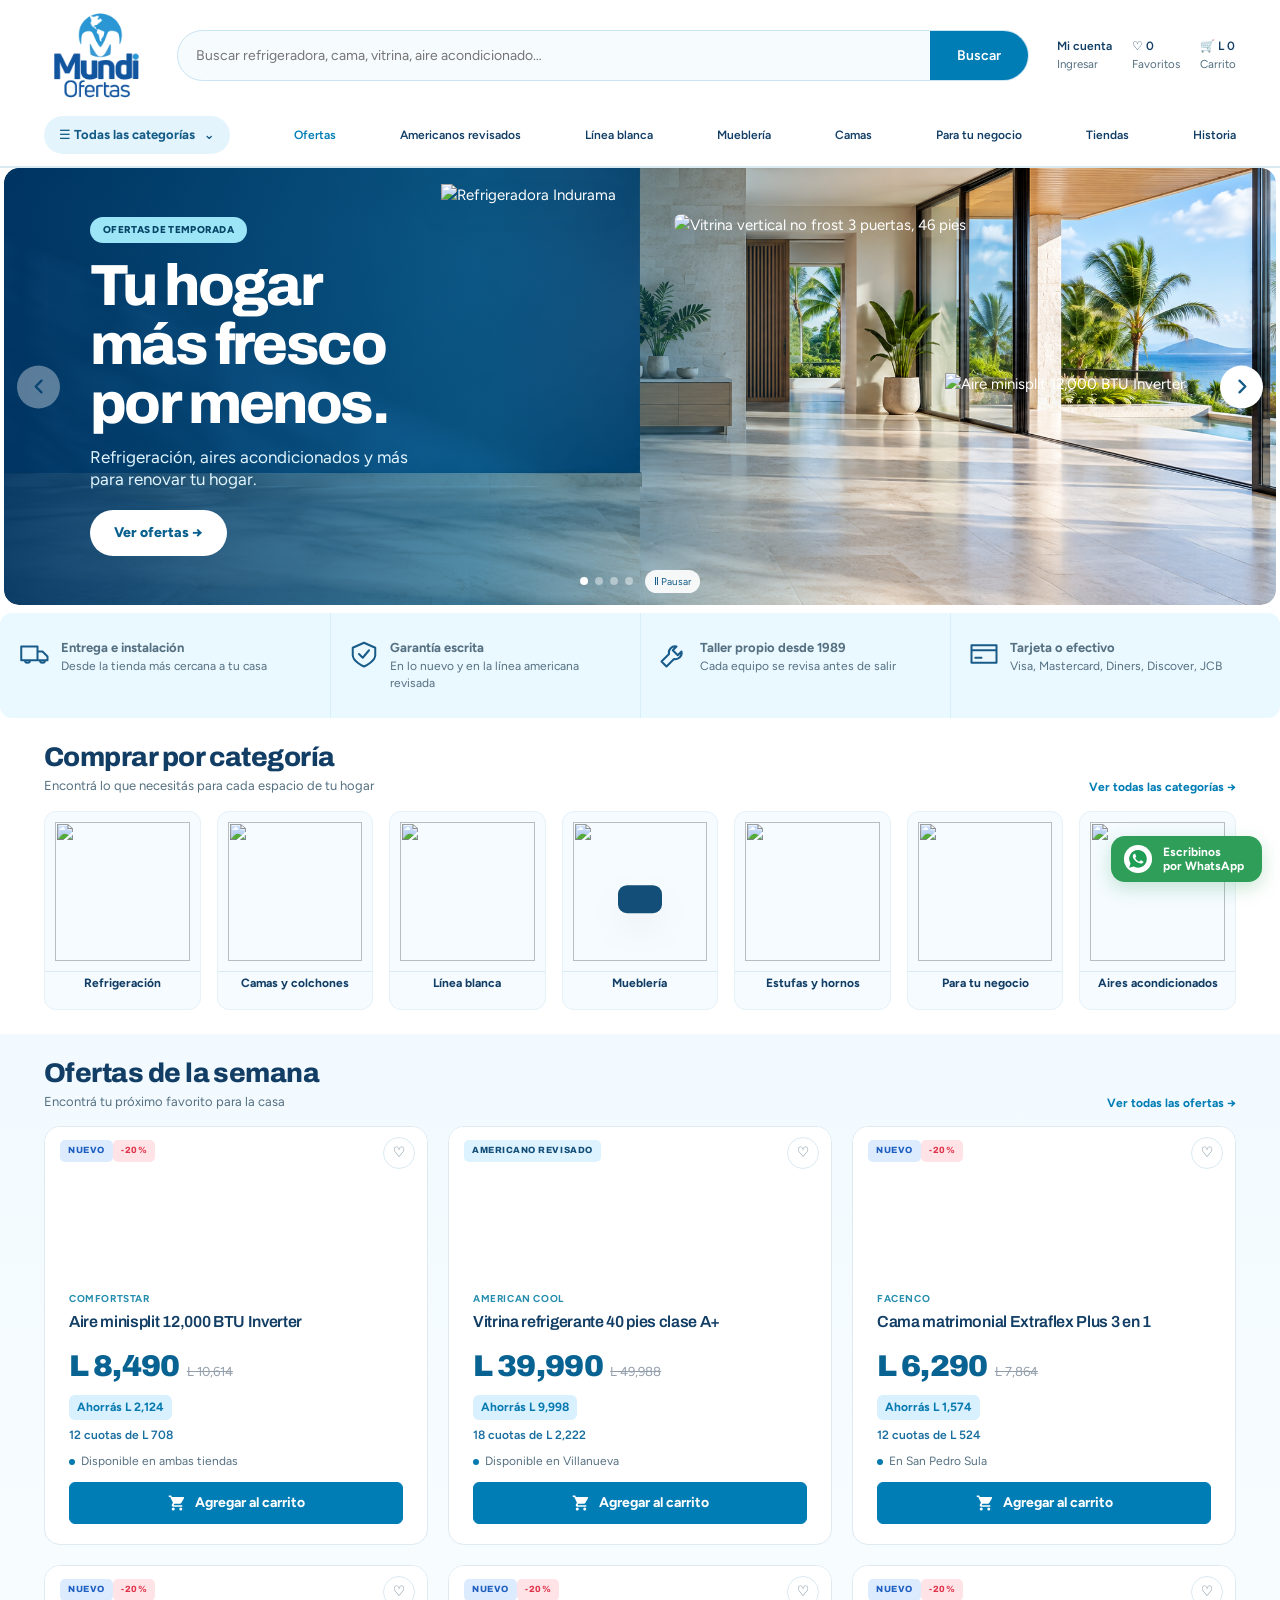
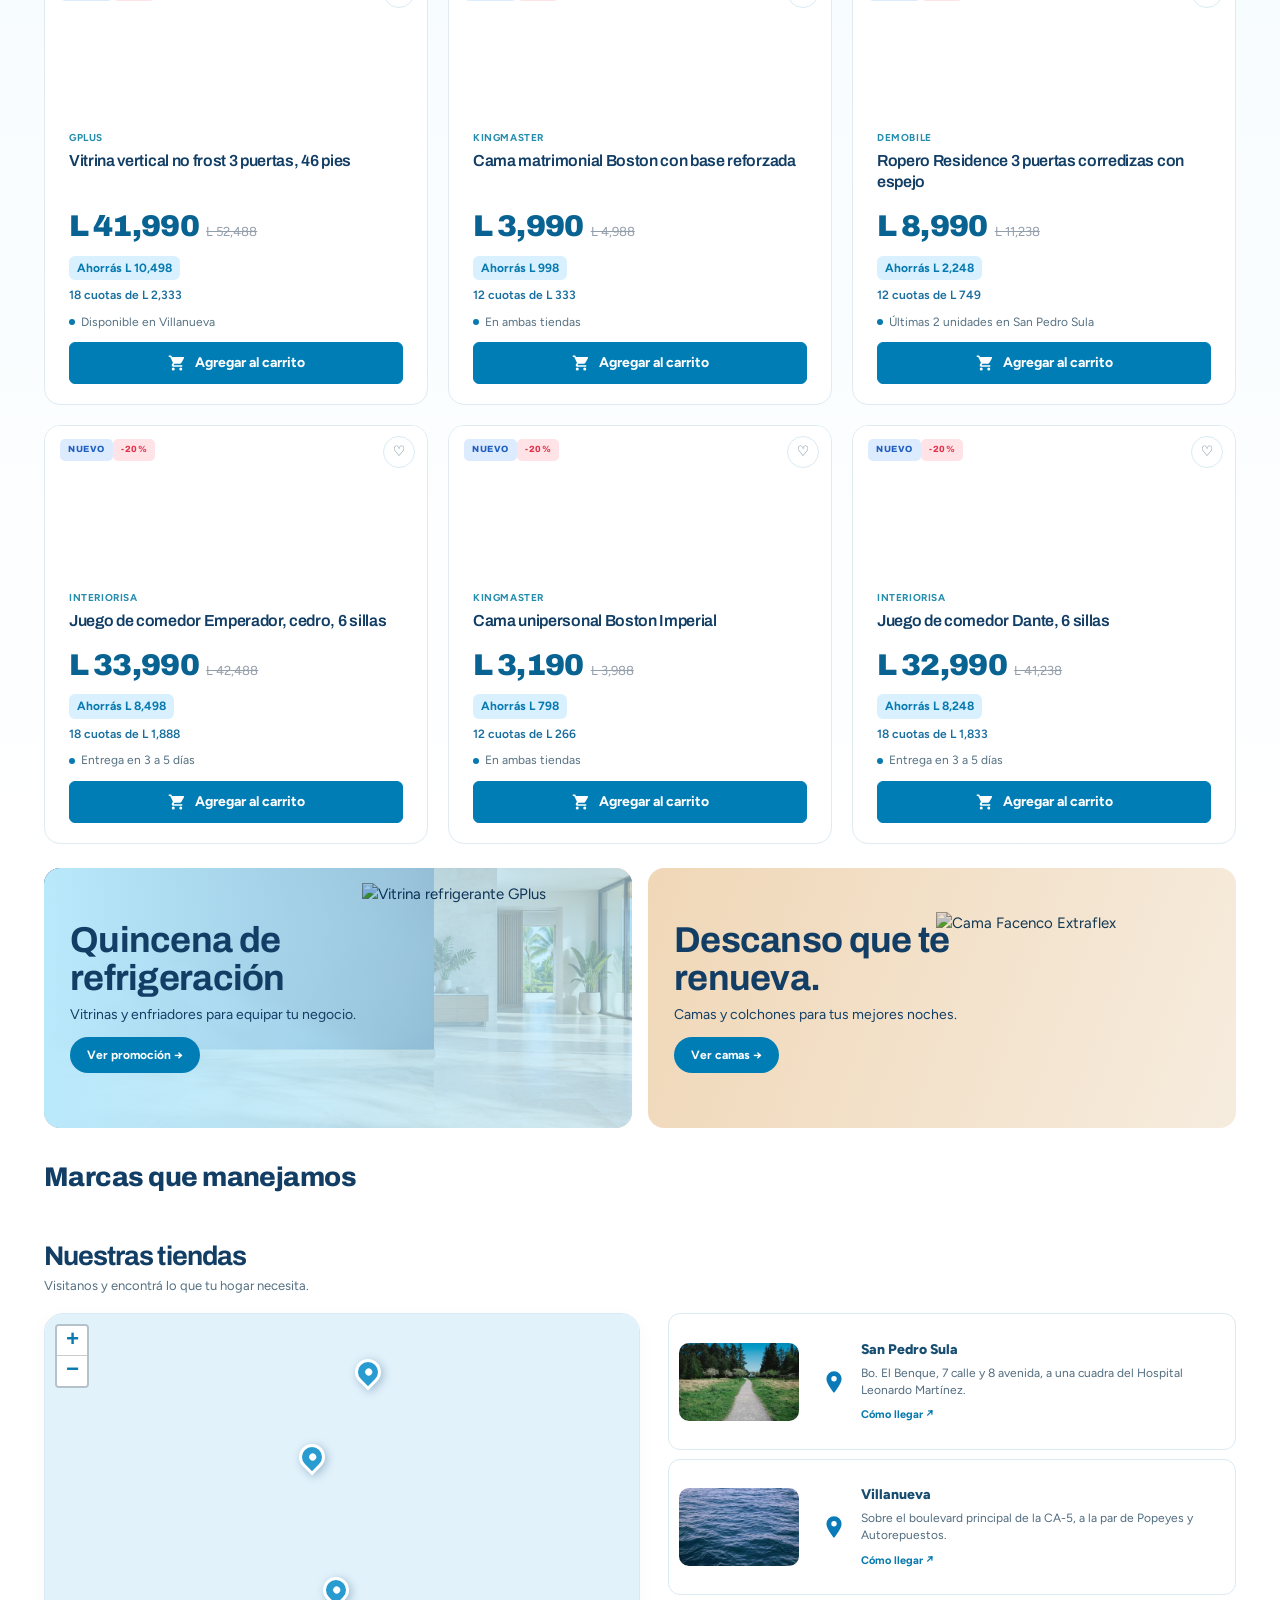
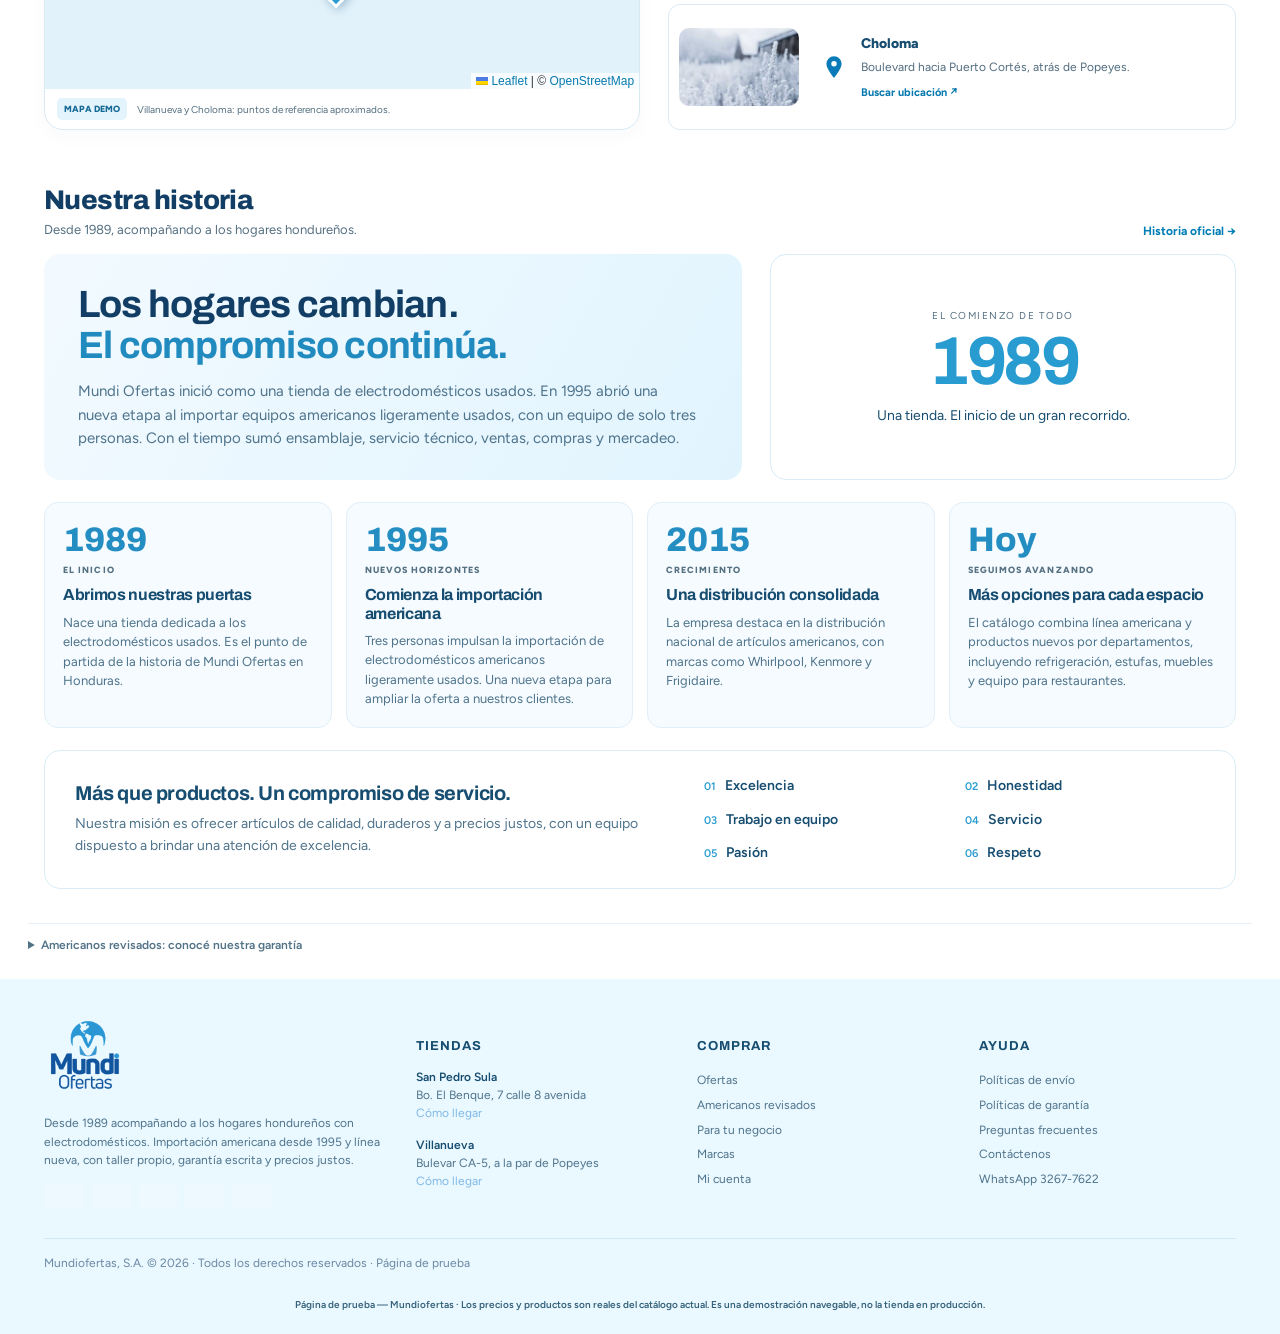
==== commit 494e50f7: "Show history as an inline section instead of opening a new tab Co-Authored-By: Claude Sonnet 5.5 <no" ====
--- a/demo.html
+++ b/demo.html
@@ -487,7 +487,7 @@
 <a href="#categorias">Mueblería</a>
 <a href="#categorias">Camas</a>
 <a href="https://www.mundiofertas.net/Categoria/8/" target="_blank" rel="noopener">Para tu negocio</a>
-<a href="#ubicaciones">Tiendas</a><a href="historia.html" rel="noopener" target="_blank">Historia</a>
+<a href="#ubicaciones">Tiendas</a><a href="#historia">Historia</a>
 </div></nav>
 <div class="category-dropdown" hidden="" id="categoryDropdown"><div class="category-dropdown-heading"><div><strong>¿Qué estás buscando?</strong><p>Explorá el catálogo de Mundi Ofertas. Los productos se abren en la tienda oficial.</p></div><button aria-label="Cerrar categorías" id="closeCategories">×</button></div><div class="category-groups"><details class="category-group"><summary>Accesorios de casa</summary><ul><li><a class="category-all" href="https://www.mundiofertas.net/Categoria/32979/" rel="noopener noreferrer" target="_blank">Ver toda la categoría ↗</a></li><li><a href="https://www.mundiofertas.net/Categoria/32980/" rel="noopener noreferrer" target="_blank">Accesorios de casa ↗</a></li></ul></details><details class="category-group"><summary>Accesorios y mas</summary><ul><li><a class="category-all" href="https://www.mundiofertas.net/Categoria/29607/" rel="noopener noreferrer" target="_blank">Ver toda la categoría ↗</a></li><li><a href="https://www.mundiofertas.net/Categoria/29608/" rel="noopener noreferrer" target="_blank">Accesorios ↗</a></li></ul></details><details class="category-group"><summary>Aires acondicionados</summary><ul><li><a class="category-all" href="https://www.mundiofertas.net/Categoria/1/" rel="noopener noreferrer" target="_blank">Ver toda la categoría ↗</a></li><li><a href="https://www.mundiofertas.net/Categoria/12315/" rel="noopener noreferrer" target="_blank">Mini split ↗</a></li><li><a href="https://www.mundiofertas.net/Categoria/3/" rel="noopener noreferrer" target="_blank">Aires de ventana ↗</a></li><li><a href="https://www.mundiofertas.net/Categoria/2/" rel="noopener noreferrer" target="_blank">Mini split ↗</a></li></ul></details><details class="category-group"><summary>Camas</summary><ul><li><a class="category-all" href="https://www.mundiofertas.net/Categoria/4/" rel="noopener noreferrer" target="_blank">Ver toda la categoría ↗</a></li><li><a href="https://www.mundiofertas.net/Categoria/38443/" rel="noopener noreferrer" target="_blank">Accesorios de cama ↗</a></li><li><a href="https://www.mundiofertas.net/Categoria/29606/" rel="noopener noreferrer" target="_blank">Almohadas ↗</a></li><li><a href="https://www.mundiofertas.net/Categoria/5/" rel="noopener noreferrer" target="_blank">Camas ↗</a></li><li><a href="https://www.mundiofertas.net/Categoria/6/" rel="noopener noreferrer" target="_blank">Accesorios de cama ↗</a></li></ul></details><details class="category-group"><summary>Congeladores y enfriadores</summary><ul><li><a class="category-all" href="https://www.mundiofertas.net/Categoria/7/" rel="noopener noreferrer" target="_blank">Ver toda la categoría ↗</a></li><li><a href="https://www.mundiofertas.net/Categoria/10/" rel="noopener noreferrer" target="_blank">Congeladores ↗</a></li><li><a href="https://www.mundiofertas.net/Categoria/8/" rel="noopener noreferrer" target="_blank">Vitrinas refrigerantes ↗</a></li></ul></details><details class="category-group"><summary>Electronica</summary><ul><li><a class="category-all" href="https://www.mundiofertas.net/Categoria/11/" rel="noopener noreferrer" target="_blank">Ver toda la categoría ↗</a></li><li><a href="https://www.mundiofertas.net/Categoria/12/" rel="noopener noreferrer" target="_blank">Televisores ↗</a></li></ul></details><details class="category-group"><summary>Estufas</summary><ul><li><a class="category-all" href="https://www.mundiofertas.net/Categoria/13/" rel="noopener noreferrer" target="_blank">Ver toda la categoría ↗</a></li><li><a href="https://www.mundiofertas.net/Categoria/17/" rel="noopener noreferrer" target="_blank">Estufa electrica mesa ↗</a></li><li><a href="https://www.mundiofertas.net/Categoria/44/" rel="noopener noreferrer" target="_blank">Estufa electrica grande ↗</a></li><li><a href="https://www.mundiofertas.net/Categoria/16/" rel="noopener noreferrer" target="_blank">Estufas de gas mesa ↗</a></li><li><a href="https://www.mundiofertas.net/Categoria/14/" rel="noopener noreferrer" target="_blank">Estufas de gas ↗</a></li><li><a href="https://www.mundiofertas.net/Categoria/15/" rel="noopener noreferrer" target="_blank">Estufas semi industriales ↗</a></li></ul></details><details class="category-group"><summary>Hogar y electronica</summary><ul><li><a class="category-all" href="https://www.mundiofertas.net/Categoria/18/" rel="noopener noreferrer" target="_blank">Ver toda la categoría ↗</a></li><li><a href="https://www.mundiofertas.net/Categoria/22/" rel="noopener noreferrer" target="_blank">Enfriadores de agua ↗</a></li><li><a href="https://www.mundiofertas.net/Categoria/21/" rel="noopener noreferrer" target="_blank">Hornos electricos ↗</a></li><li><a href="https://www.mundiofertas.net/Categoria/45/" rel="noopener noreferrer" target="_blank">Licuadoras ↗</a></li><li><a href="https://www.mundiofertas.net/Categoria/19/" rel="noopener noreferrer" target="_blank">Microondas ↗</a></li><li><a href="https://www.mundiofertas.net/Categoria/39084/" rel="noopener noreferrer" target="_blank">Percoladoras de café ↗</a></li><li><a href="https://www.mundiofertas.net/Categoria/20/" rel="noopener noreferrer" target="_blank">Planchas ↗</a></li><li><a href="https://www.mundiofertas.net/Categoria/27/" rel="noopener noreferrer" target="_blank">Ventiladores ↗</a></li></ul></details><details class="category-group"><summary>Lavadoras</summary><ul><li><a class="category-all" href="https://www.mundiofertas.net/Categoria/38440/" rel="noopener noreferrer" target="_blank">Ver toda la categoría ↗</a></li><li><a href="https://www.mundiofertas.net/Categoria/38441/" rel="noopener noreferrer" target="_blank">Lavadoras nuevas ↗</a></li></ul></details><details class="category-group"><summary>Muebleria</summary><ul><li><a class="category-all" href="https://www.mundiofertas.net/Categoria/28/" rel="noopener noreferrer" target="_blank">Ver toda la categoría ↗</a></li><li><a href="https://www.mundiofertas.net/Categoria/35/" rel="noopener noreferrer" target="_blank">Alacenas ↗</a></li><li><a href="https://www.mundiofertas.net/Categoria/42403/" rel="noopener noreferrer" target="_blank">Alacenas y estantes ↗</a></li><li><a href="https://www.mundiofertas.net/Categoria/39741/" rel="noopener noreferrer" target="_blank">Bufeteras ↗</a></li><li><a href="https://www.mundiofertas.net/Categoria/30/" rel="noopener noreferrer" target="_blank">Roperos ↗</a></li><li><a href="https://www.mundiofertas.net/Categoria/31/" rel="noopener noreferrer" target="_blank">Centros de entretenimiento ↗</a></li><li><a href="https://www.mundiofertas.net/Categoria/32/" rel="noopener noreferrer" target="_blank">Comedores ↗</a></li><li><a href="https://www.mundiofertas.net/Categoria/38/" rel="noopener noreferrer" target="_blank">Comedores ↗</a></li><li><a href="https://www.mundiofertas.net/Categoria/38438/" rel="noopener noreferrer" target="_blank">Comodas / tocadores de madera ↗</a></li><li><a href="https://www.mundiofertas.net/Categoria/42402/" rel="noopener noreferrer" target="_blank">Escritorios ↗</a></li><li><a href="https://www.mundiofertas.net/Categoria/29/" rel="noopener noreferrer" target="_blank">Juegos de sala ↗</a></li><li><a href="https://www.mundiofertas.net/Categoria/36/" rel="noopener noreferrer" target="_blank">Mesas de vidrio ↗</a></li></ul></details><details class="category-group"><summary>N-lavadora nueva</summary><ul><li><a class="category-all" href="https://www.mundiofertas.net/Categoria/35248/" rel="noopener noreferrer" target="_blank">Ver toda la categoría ↗</a></li><li><a href="https://www.mundiofertas.net/Categoria/35249/" rel="noopener noreferrer" target="_blank">LAVADORA 17 KG (A+) "WHIRLPOOL" 12 CICLOS BLANCA #8MWTW1713 ↗</a></li><li><a href="https://www.mundiofertas.net/Categoria/35250/" rel="noopener noreferrer" target="_blank">LAVADORA 16 KG (A+) "GRS" CARGA SUPERIOR BLANCA #LAV16-CS2-TV-W ↗</a></li><li><a href="https://www.mundiofertas.net/Categoria/35251/" rel="noopener noreferrer" target="_blank">LAVADORA 18KG (A+) "MABE" DIFUNSOR BLANCA #LMA78113CBAB0 ↗</a></li><li><a href="https://www.mundiofertas.net/Categoria/35252/" rel="noopener noreferrer" target="_blank">LAVADORA 20 KG (A+) "GRS" BLANCA AUTOMATICA TAPA PLASTICO/VIDRIO #LAV20-CS2-TV-W ↗</a></li></ul></details></div></div>
 </header>
@@ -501,7 +501,7 @@
 <h4>Negocio</h4>
 <a href="https://www.mundiofertas.net/Categoria/8/" target="_blank" rel="noopener">Equipar mi negocio</a>
 <h4>Ayuda</h4>
-<a href="#ubicaciones">Nuestras tiendas</a><a href="historia.html" rel="noopener" target="_blank">Nuestra historia</a>
+<a href="#ubicaciones">Nuestras tiendas</a><a href="#historia">Nuestra historia</a>
 <a href="#pie">Garantías y envíos</a>
 </div>
 </div>
@@ -554,7 +554,7 @@
 <img alt="American Cool" onerror="this.style.display='none'" src="https://www.mundiofertas.net/archivos/multimedia/Marcas/imagen-5ea5e43396b26.jpg"/>
 </div>
 </div></section>
-<section class="history-invite" hidden=""><div class="in"><div><span class="eyebrow">CON VOS DESDE 1989</span><h2>Una historia que sigue creciendo.</h2><p>Conocé cómo empezamos y qué nos mueve a acompañarte en cada etapa de tu hogar.</p></div><a class="btn p" href="historia.html" rel="noopener" target="_blank">Conocé nuestra historia ↗</a></div></section>
+<section class="history-invite" hidden=""><div class="in"><div><span class="eyebrow">CON VOS DESDE 1989</span><h2>Una historia que sigue creciendo.</h2><p>Conocé cómo empezamos y qué nos mueve a acompañarte en cada etapa de tu hogar.</p></div><a class="btn p" href="#historia">Conocé nuestra historia ↗</a></div></section>
 <section aria-labelledby="locations-title" class="store-locations" id="ubicaciones"><div class="in">
 <div class="section-heading"><h2 id="locations-title">Nuestras tiendas</h2><p>Visitanos y encontrá lo que tu hogar necesita.</p></div>
 <div class="locations-layout">
@@ -565,6 +565,13 @@
 <article class="location-card"><img class="location-photo" src="assets/store3.jpg" alt="Fachada de la tienda de Choloma (imagen de ejemplo)" loading="lazy"><span aria-hidden="true" class="location-icon"><svg viewBox="0 0 24 24" width="26" height="26" fill="#0A7BB8"><path d="M12 2a7 7 0 0 0-7 7c0 5 7 13 7 13s7-8 7-13a7 7 0 0 0-7-7zm0 9.5A2.5 2.5 0 1 1 12 6.500a2.500 2.500 0 0 1 0 5z"/></svg></span><div><button class="store-focus" data-store="choloma">Choloma</button><p>Boulevard hacia Puerto Cortés, atrás de Popeyes.</p><a href="https://www.google.com/maps/search/?api=1&amp;query=Mundiofertas+Choloma+Honduras" rel="noopener noreferrer" target="_blank">Buscar ubicación ↗</a></div></article>
 </div>
 </div>
+</div></section>
+<section class="blk hx" id="historia"><div class="in">
+<div class="bhead"><div><h3>Nuestra historia</h3><p>Desde 1989, acompañando a los hogares hondureños.</p></div><a href="https://www.mundiofertas.net/Sobre-Nosotros/" target="_blank" rel="noopener">Historia oficial →</a></div>
+<div class="hx-top"><div class="hx-intro"><h2>Los hogares cambian.<br><span>El compromiso continúa.</span></h2><p>Mundi Ofertas inició como una tienda de electrodomésticos usados. En 1995 abrió una nueva etapa al importar equipos americanos ligeramente usados, con un equipo de solo tres personas. Con el tiempo sumó ensamblaje, servicio técnico, ventas, compras y mercadeo.</p></div>
+<aside class="hx-year"><span>EL COMIENZO DE TODO</span><strong>1989</strong><p>Una tienda. El inicio de un gran recorrido.</p></aside></div>
+<ol class="hx-list"><li><div class="hx-date">1989<span>EL INICIO</span></div><article><h4>Abrimos nuestras puertas</h4><p>Nace una tienda dedicada a los electrodomésticos usados. Es el punto de partida de la historia de Mundi Ofertas en Honduras.</p></article></li><li><div class="hx-date">1995<span>NUEVOS HORIZONTES</span></div><article><h4>Comienza la importación americana</h4><p>Tres personas impulsan la importación de electrodomésticos americanos ligeramente usados. Una nueva etapa para ampliar la oferta a nuestros clientes.</p></article></li><li><div class="hx-date">2015<span>CRECIMIENTO</span></div><article><h4>Una distribución consolidada</h4><p>La empresa destaca en la distribución nacional de artículos americanos, con marcas como Whirlpool, Kenmore y Frigidaire.</p></article></li><li><div class="hx-date">Hoy<span>SEGUIMOS AVANZANDO</span></div><article><h4>Más opciones para cada espacio</h4><p>El catálogo combina línea americana y productos nuevos por departamentos, incluyendo refrigeración, estufas, muebles y equipo para restaurantes.</p></article></li></ol>
+<div class="hx-values"><div><h4>Más que productos. Un compromiso de servicio.</h4><p>Nuestra misión es ofrecer artículos de calidad, duraderos y a precios justos, con un equipo dispuesto a brindar una atención de excelencia.</p></div><ul><li><span>01</span>Excelencia</li><li><span>02</span>Honestidad</li><li><span>03</span>Trabajo en equipo</li><li><span>04</span>Servicio</li><li><span>05</span>Pasión</li><li><span>06</span>Respeto</li></ul></div>
 </div></section>
 <details class="extra-department" id="americanos"><summary>Americanos revisados: conocé nuestra garantía</summary><section class="cond"><div class="in">
 <h3>Nuevo o americano revisado. Los dos con garantía.</h3>
--- a/assets/reference-layout.css
+++ b/assets/reference-layout.css
@@ -39,3 +39,21 @@
 @media(max-width:600px){#gridOfertas.product-track{grid-template-columns:1fr}}
 
 .catalog-expand,#catalogoCompleto,details.extra-department#negocio{display:none!important}
+
+/* Historia section (inline) */
+.hx{scroll-margin-top:170px;padding:20px 0 34px}
+.hx-top{display:grid;grid-template-columns:1.5fr 1fr;gap:28px;align-items:stretch;margin-bottom:22px}
+.hx-intro{background:linear-gradient(120deg,#F2FAFF,#E1F4FE);border-radius:16px;padding:30px 34px}
+.hx-intro h2{font-size:clamp(26px,3vw,38px);line-height:1.08;margin:0 0 14px}.hx-intro h2 span{color:#218ABF}
+.hx-intro p{margin:0;color:#4E738B;font-size:15px;max-width:62ch}
+.hx-year{background:#fff;border:1px solid #D9ECF7;border-radius:16px;padding:24px;text-align:center;display:flex;flex-direction:column;justify-content:center}
+.hx-year span{font-size:10px;letter-spacing:.15em;color:#557081}.hx-year strong{font-size:68px;line-height:1.1;letter-spacing:-.05em;color:#289BD0;font-family:Archivo,sans-serif}.hx-year p{margin:6px 0 0;font-size:14px;color:#164D70}
+.hx-list{list-style:none;margin:0 0 22px;padding:0;display:grid;grid-template-columns:repeat(4,minmax(0,1fr));gap:14px}
+.hx-list li{background:#F5FBFF;border:1px solid #E1EFF8;border-radius:14px;padding:18px}
+.hx-date{font-family:Archivo,sans-serif;font-size:34px;font-weight:800;color:#248DC2;line-height:1.1}.hx-date span{display:block;font-family:Figtree,sans-serif;font-size:9px;letter-spacing:.12em;color:#557081;margin:6px 0 12px}
+.hx-list h4{margin:0 0 8px;font-size:16px;color:#164D70}.hx-list p{margin:0;font-size:13px;color:#4E738B;line-height:1.5}
+.hx-values{display:grid;grid-template-columns:1.2fr 1fr;gap:28px;align-items:center;border:1px solid #D9ECF7;border-radius:16px;padding:24px 30px}
+.hx-values h4{font-size:20px;margin:0 0 8px;color:#164D70}.hx-values p{margin:0;font-size:14px;color:#4E738B}
+.hx-values ul{list-style:none;margin:0;padding:0;display:grid;grid-template-columns:1fr 1fr;gap:12px 20px}.hx-values li{font-weight:600;font-size:14px;color:#164D70}.hx-values li span{color:#289BD0;font-size:11px;margin-right:9px}
+@media(max-width:900px){.hx-top,.hx-values{grid-template-columns:1fr}.hx-list{grid-template-columns:1fr 1fr}}
+@media(max-width:560px){.hx-list{grid-template-columns:1fr}.hx-intro{padding:22px}}
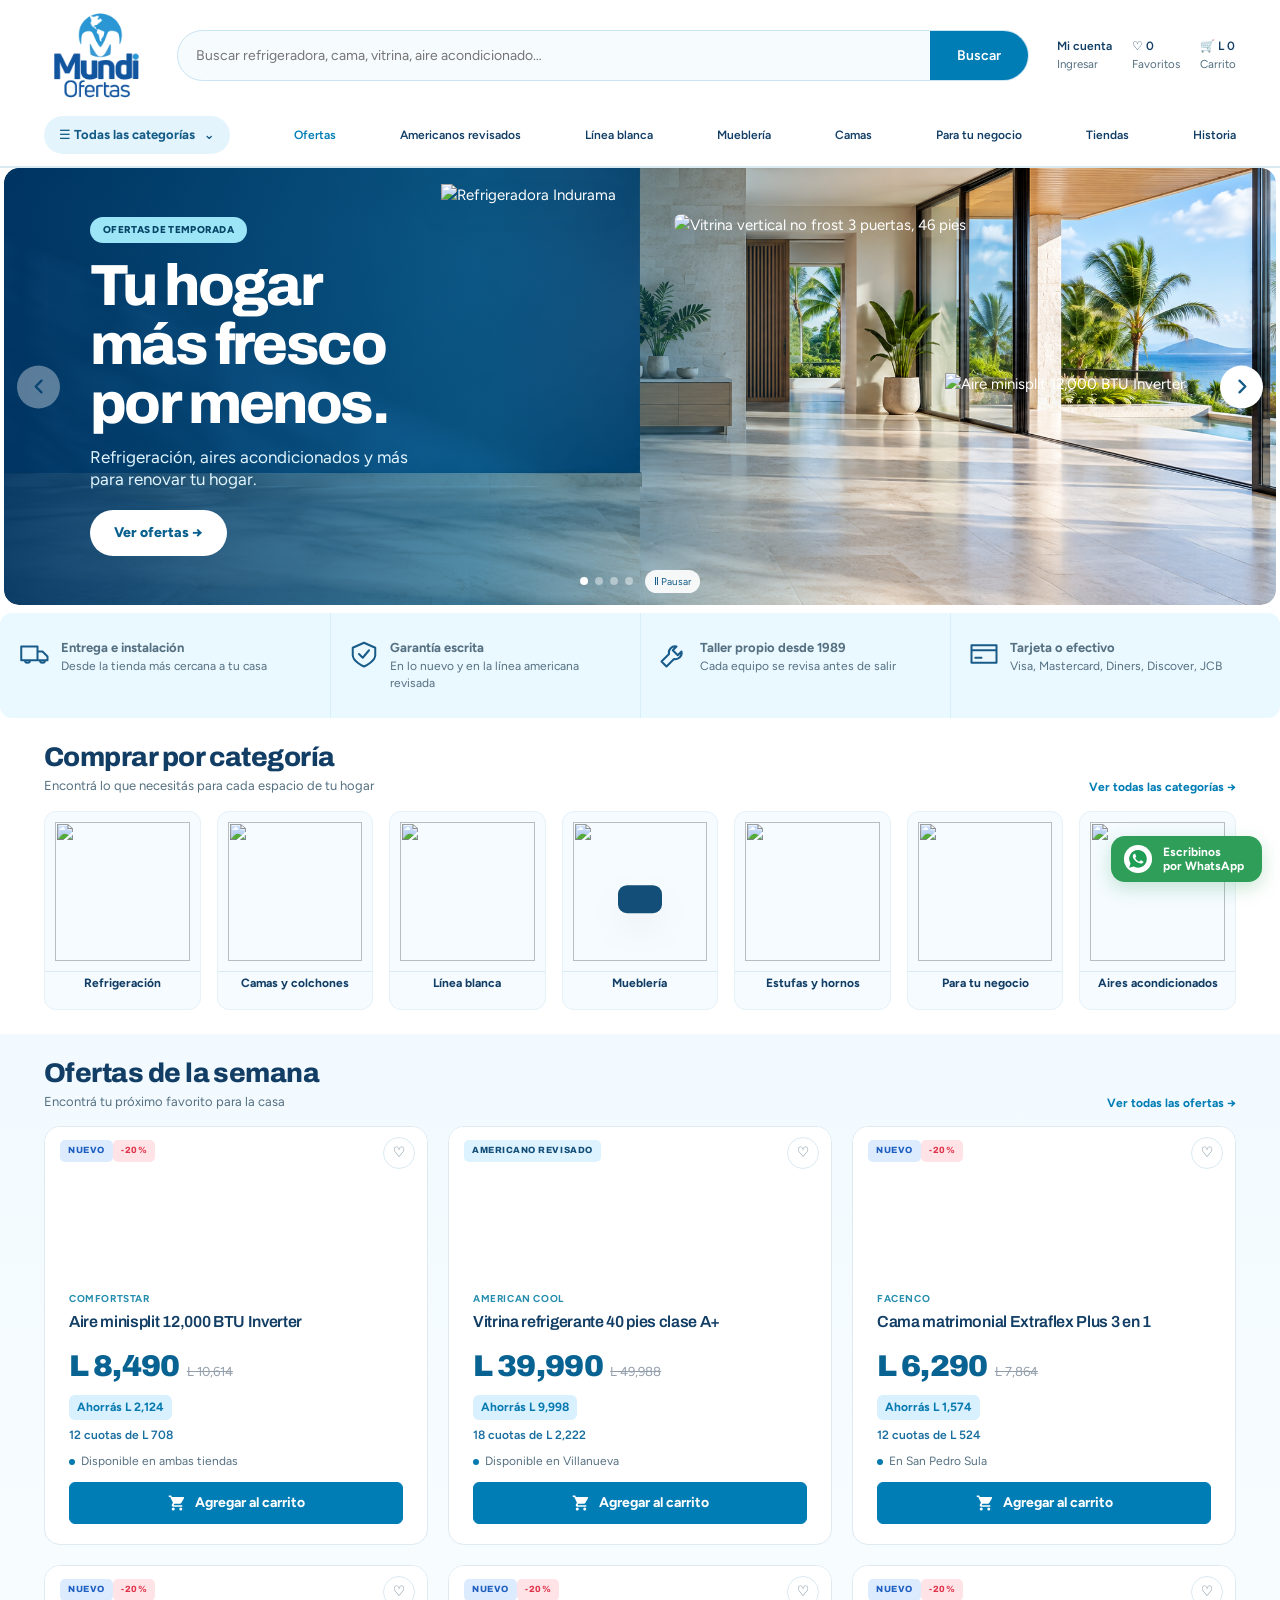
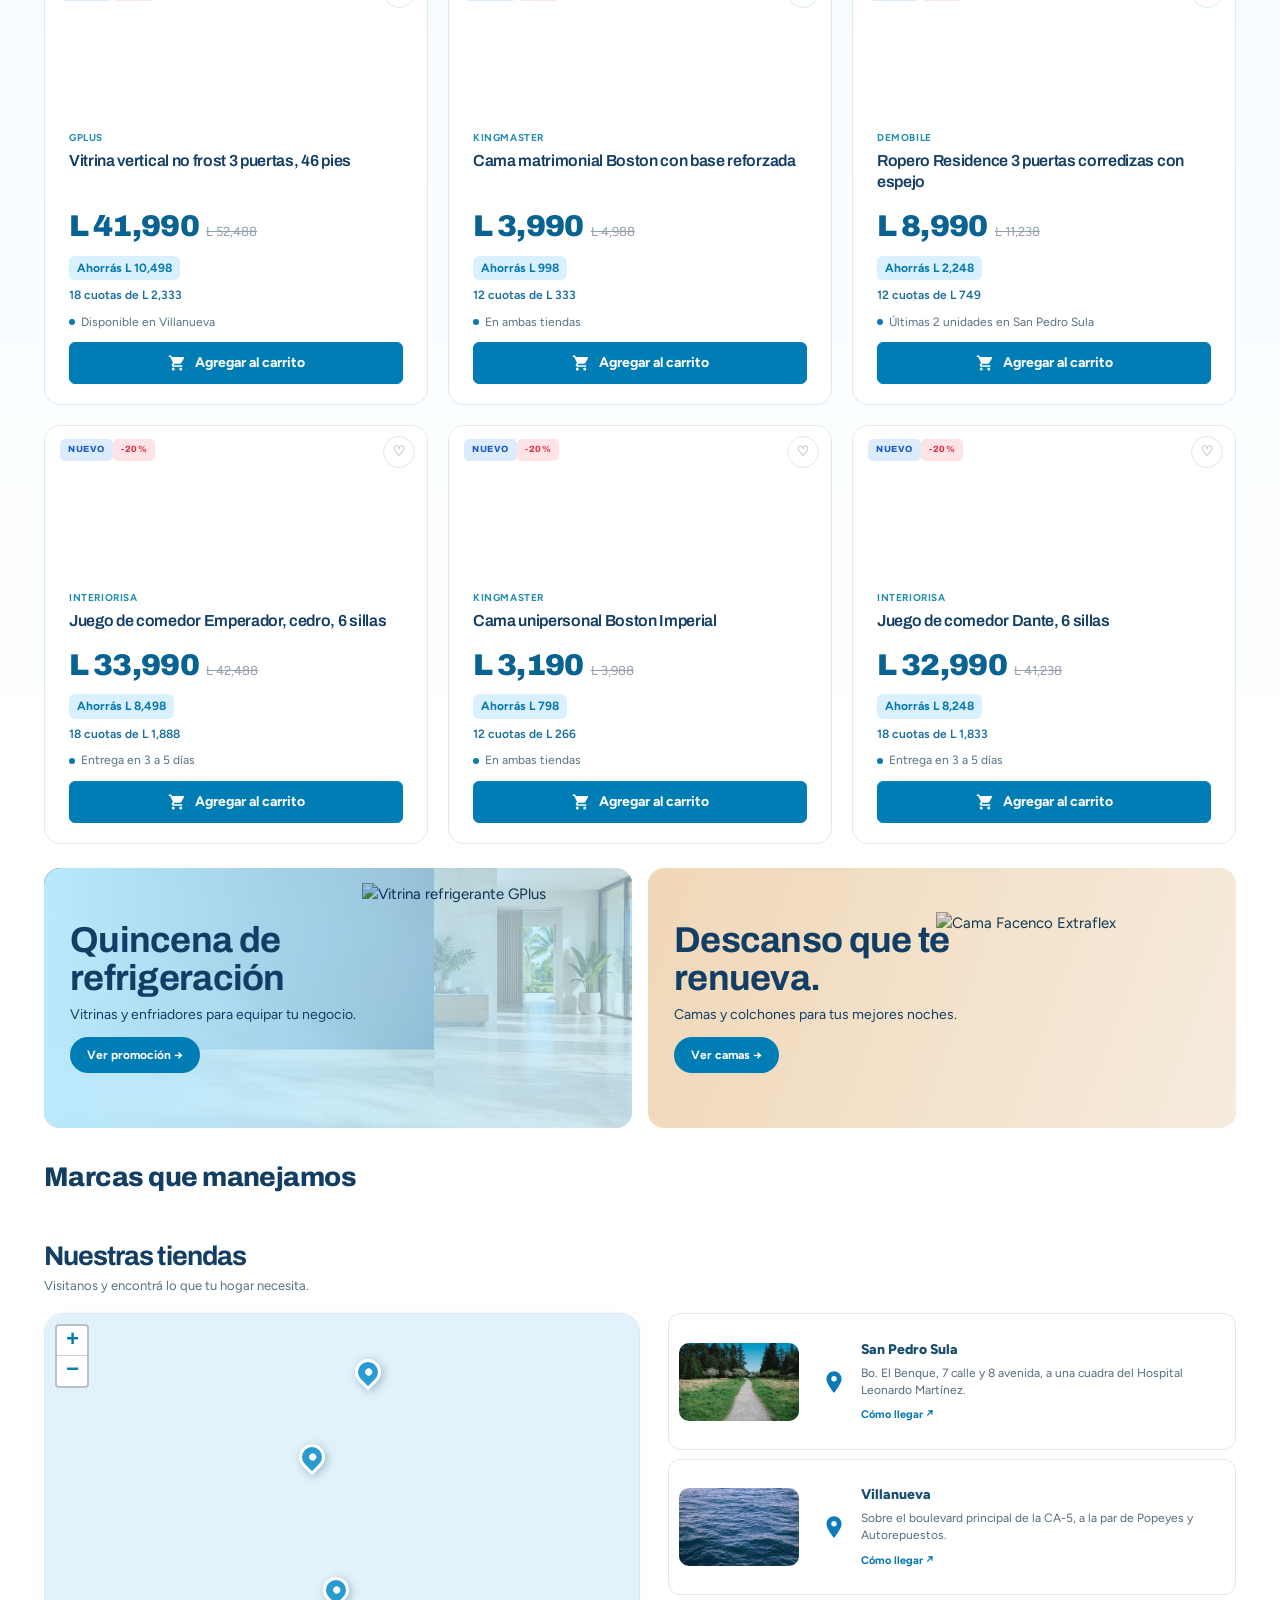
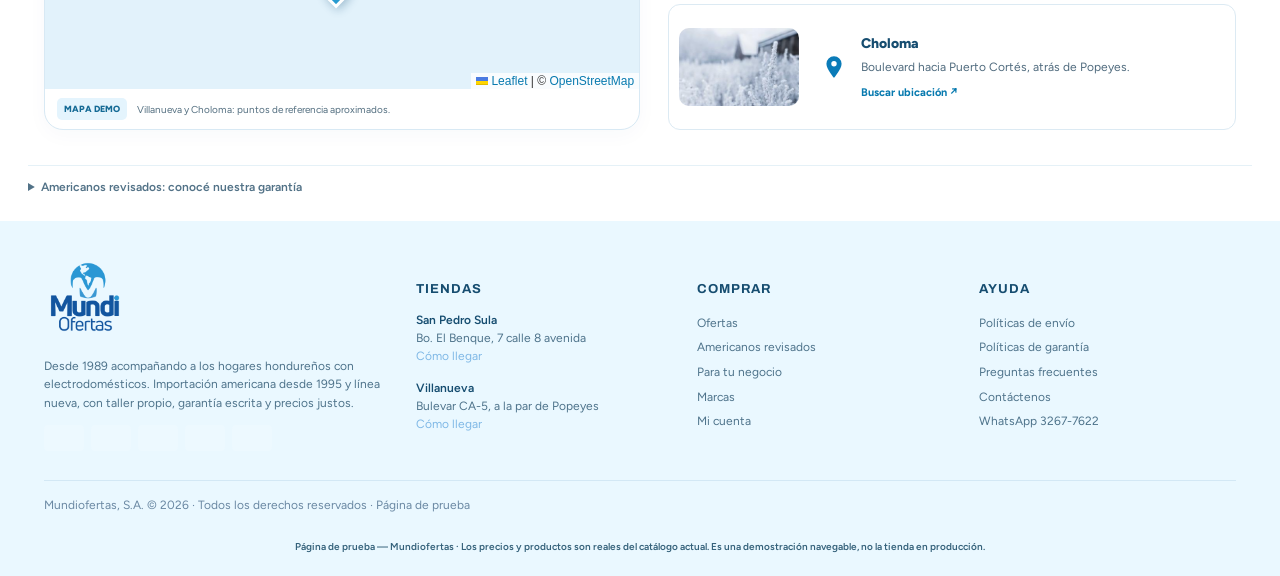
==== commit a30dab0c: "Move history to its own view, separate from the home page Co-Authored-By: Claude Sonnet 5.5 <noreply" ====
--- a/demo.html
+++ b/demo.html
@@ -566,13 +566,6 @@
 </div>
 </div>
 </div></section>
-<section class="blk hx" id="historia"><div class="in">
-<div class="bhead"><div><h3>Nuestra historia</h3><p>Desde 1989, acompañando a los hogares hondureños.</p></div><a href="https://www.mundiofertas.net/Sobre-Nosotros/" target="_blank" rel="noopener">Historia oficial →</a></div>
-<div class="hx-top"><div class="hx-intro"><h2>Los hogares cambian.<br><span>El compromiso continúa.</span></h2><p>Mundi Ofertas inició como una tienda de electrodomésticos usados. En 1995 abrió una nueva etapa al importar equipos americanos ligeramente usados, con un equipo de solo tres personas. Con el tiempo sumó ensamblaje, servicio técnico, ventas, compras y mercadeo.</p></div>
-<aside class="hx-year"><span>EL COMIENZO DE TODO</span><strong>1989</strong><p>Una tienda. El inicio de un gran recorrido.</p></aside></div>
-<ol class="hx-list"><li><div class="hx-date">1989<span>EL INICIO</span></div><article><h4>Abrimos nuestras puertas</h4><p>Nace una tienda dedicada a los electrodomésticos usados. Es el punto de partida de la historia de Mundi Ofertas en Honduras.</p></article></li><li><div class="hx-date">1995<span>NUEVOS HORIZONTES</span></div><article><h4>Comienza la importación americana</h4><p>Tres personas impulsan la importación de electrodomésticos americanos ligeramente usados. Una nueva etapa para ampliar la oferta a nuestros clientes.</p></article></li><li><div class="hx-date">2015<span>CRECIMIENTO</span></div><article><h4>Una distribución consolidada</h4><p>La empresa destaca en la distribución nacional de artículos americanos, con marcas como Whirlpool, Kenmore y Frigidaire.</p></article></li><li><div class="hx-date">Hoy<span>SEGUIMOS AVANZANDO</span></div><article><h4>Más opciones para cada espacio</h4><p>El catálogo combina línea americana y productos nuevos por departamentos, incluyendo refrigeración, estufas, muebles y equipo para restaurantes.</p></article></li></ol>
-<div class="hx-values"><div><h4>Más que productos. Un compromiso de servicio.</h4><p>Nuestra misión es ofrecer artículos de calidad, duraderos y a precios justos, con un equipo dispuesto a brindar una atención de excelencia.</p></div><ul><li><span>01</span>Excelencia</li><li><span>02</span>Honestidad</li><li><span>03</span>Trabajo en equipo</li><li><span>04</span>Servicio</li><li><span>05</span>Pasión</li><li><span>06</span>Respeto</li></ul></div>
-</div></section>
 <details class="extra-department" id="americanos"><summary>Americanos revisados: conocé nuestra garantía</summary><section class="cond"><div class="in">
 <h3>Nuevo o americano revisado. Los dos con garantía.</h3>
 <p class="lead">Mundiofertas importa electrodomésticos americanos ligeramente usados desde 1995 y vende línea nueva por departamentos. Cada producto lleva su sello, y el sello significa siempre lo mismo.</p>
@@ -599,6 +592,14 @@
 <div class="grid g3" id="gridNegocio"></div>
 </div></section></details></main>
 <!-- ============ VISTA: FICHA DE PRODUCTO ============ -->
+<main class="hide" id="historiaVista"><section class="blk hx" id="historia"><div class="in"><a class="hx-back" href="#" data-home>← Volver a la tienda</a>
+<div class="bhead"><div><h3>Nuestra historia</h3><p>Desde 1989, acompañando a los hogares hondureños.</p></div><a href="https://www.mundiofertas.net/Sobre-Nosotros/" target="_blank" rel="noopener">Historia oficial →</a></div>
+<div class="hx-top"><div class="hx-intro"><h2>Los hogares cambian.<br><span>El compromiso continúa.</span></h2><p>Mundi Ofertas inició como una tienda de electrodomésticos usados. En 1995 abrió una nueva etapa al importar equipos americanos ligeramente usados, con un equipo de solo tres personas. Con el tiempo sumó ensamblaje, servicio técnico, ventas, compras y mercadeo.</p></div>
+<aside class="hx-year"><span>EL COMIENZO DE TODO</span><strong>1989</strong><p>Una tienda. El inicio de un gran recorrido.</p></aside></div>
+<ol class="hx-list"><li><div class="hx-date">1989<span>EL INICIO</span></div><article><h4>Abrimos nuestras puertas</h4><p>Nace una tienda dedicada a los electrodomésticos usados. Es el punto de partida de la historia de Mundi Ofertas en Honduras.</p></article></li><li><div class="hx-date">1995<span>NUEVOS HORIZONTES</span></div><article><h4>Comienza la importación americana</h4><p>Tres personas impulsan la importación de electrodomésticos americanos ligeramente usados. Una nueva etapa para ampliar la oferta a nuestros clientes.</p></article></li><li><div class="hx-date">2015<span>CRECIMIENTO</span></div><article><h4>Una distribución consolidada</h4><p>La empresa destaca en la distribución nacional de artículos americanos, con marcas como Whirlpool, Kenmore y Frigidaire.</p></article></li><li><div class="hx-date">Hoy<span>SEGUIMOS AVANZANDO</span></div><article><h4>Más opciones para cada espacio</h4><p>El catálogo combina línea americana y productos nuevos por departamentos, incluyendo refrigeración, estufas, muebles y equipo para restaurantes.</p></article></li></ol>
+<div class="hx-values"><div><h4>Más que productos. Un compromiso de servicio.</h4><p>Nuestra misión es ofrecer artículos de calidad, duraderos y a precios justos, con un equipo dispuesto a brindar una atención de excelencia.</p></div><ul><li><span>01</span>Excelencia</li><li><span>02</span>Honestidad</li><li><span>03</span>Trabajo en equipo</li><li><span>04</span>Servicio</li><li><span>05</span>Pasión</li><li><span>06</span>Respeto</li></ul></div>
+</div></section>
+</main>
 <main class="hide" id="pdp"><div class="in">
 <div class="crumb"><a href="#" onclick="irHome();return false">Inicio</a> › <span id="cCat"></span> › <span id="cNom"></span></div>
 <div class="pdp">
@@ -968,7 +969,7 @@
   });
 }
 function mostrarVista(id){
-  ["home","pdp","checkout"].forEach(v => document.getElementById(v).classList.add("hide"));
+  ["home","historiaVista","pdp","checkout"].forEach(v => document.getElementById(v).classList.add("hide"));
   document.getElementById(id).classList.remove("hide");
   window.scrollTo({top:0, behavior:"instant"});
 }
@@ -1210,10 +1211,25 @@
 document.querySelectorAll(".hact a").forEach(a => {
   if(a.textContent.indexOf("🛒") > -1) a.onclick = e => { e.preventDefault(); abrirCarrito(); };
 });
+
+/* Historia como vista propia (sin pestaña nueva) */
+document.addEventListener("click", e => {
+  const a = e.target.closest("a[href^='#']"); if(!a) return;
+  const h = a.getAttribute("href");
+  if(h === "#historia"){ e.preventDefault(); mostrarVista("historiaVista"); history.replaceState(null,"","#historia"); return; }
+  const enHistoria = !document.getElementById("historiaVista").classList.contains("hide");
+  if(enHistoria){
+    e.preventDefault(); mostrarVista("home"); history.replaceState(null,"",h==="#"?location.pathname:h);
+    const t = h.length > 1 && document.querySelector(h);
+    if(t) t.scrollIntoView(); 
+  }
+});
+if(location.hash === "#historia") mostrarVista("historiaVista");
 </script>
 <script src="assets/storefront.js"></script>
 <script src="assets/leaflet/leaflet.js"></script>
 <script src="assets/locations.js"></script>
-<script src="assets/categories.js"></script>
+<script src="assets/categories.js">
+</script>
 </body>
 </html>
--- a/assets/reference-layout.css
+++ b/assets/reference-layout.css
@@ -57,3 +57,5 @@
 .hx-values ul{list-style:none;margin:0;padding:0;display:grid;grid-template-columns:1fr 1fr;gap:12px 20px}.hx-values li{font-weight:600;font-size:14px;color:#164D70}.hx-values li span{color:#289BD0;font-size:11px;margin-right:9px}
 @media(max-width:900px){.hx-top,.hx-values{grid-template-columns:1fr}.hx-list{grid-template-columns:1fr 1fr}}
 @media(max-width:560px){.hx-list{grid-template-columns:1fr}.hx-intro{padding:22px}}
+
+.hx-back{display:inline-block;margin:0 0 14px;font-size:12px;font-weight:700;color:#087AAF}#historiaVista .hx{padding-top:30px;min-height:60vh}
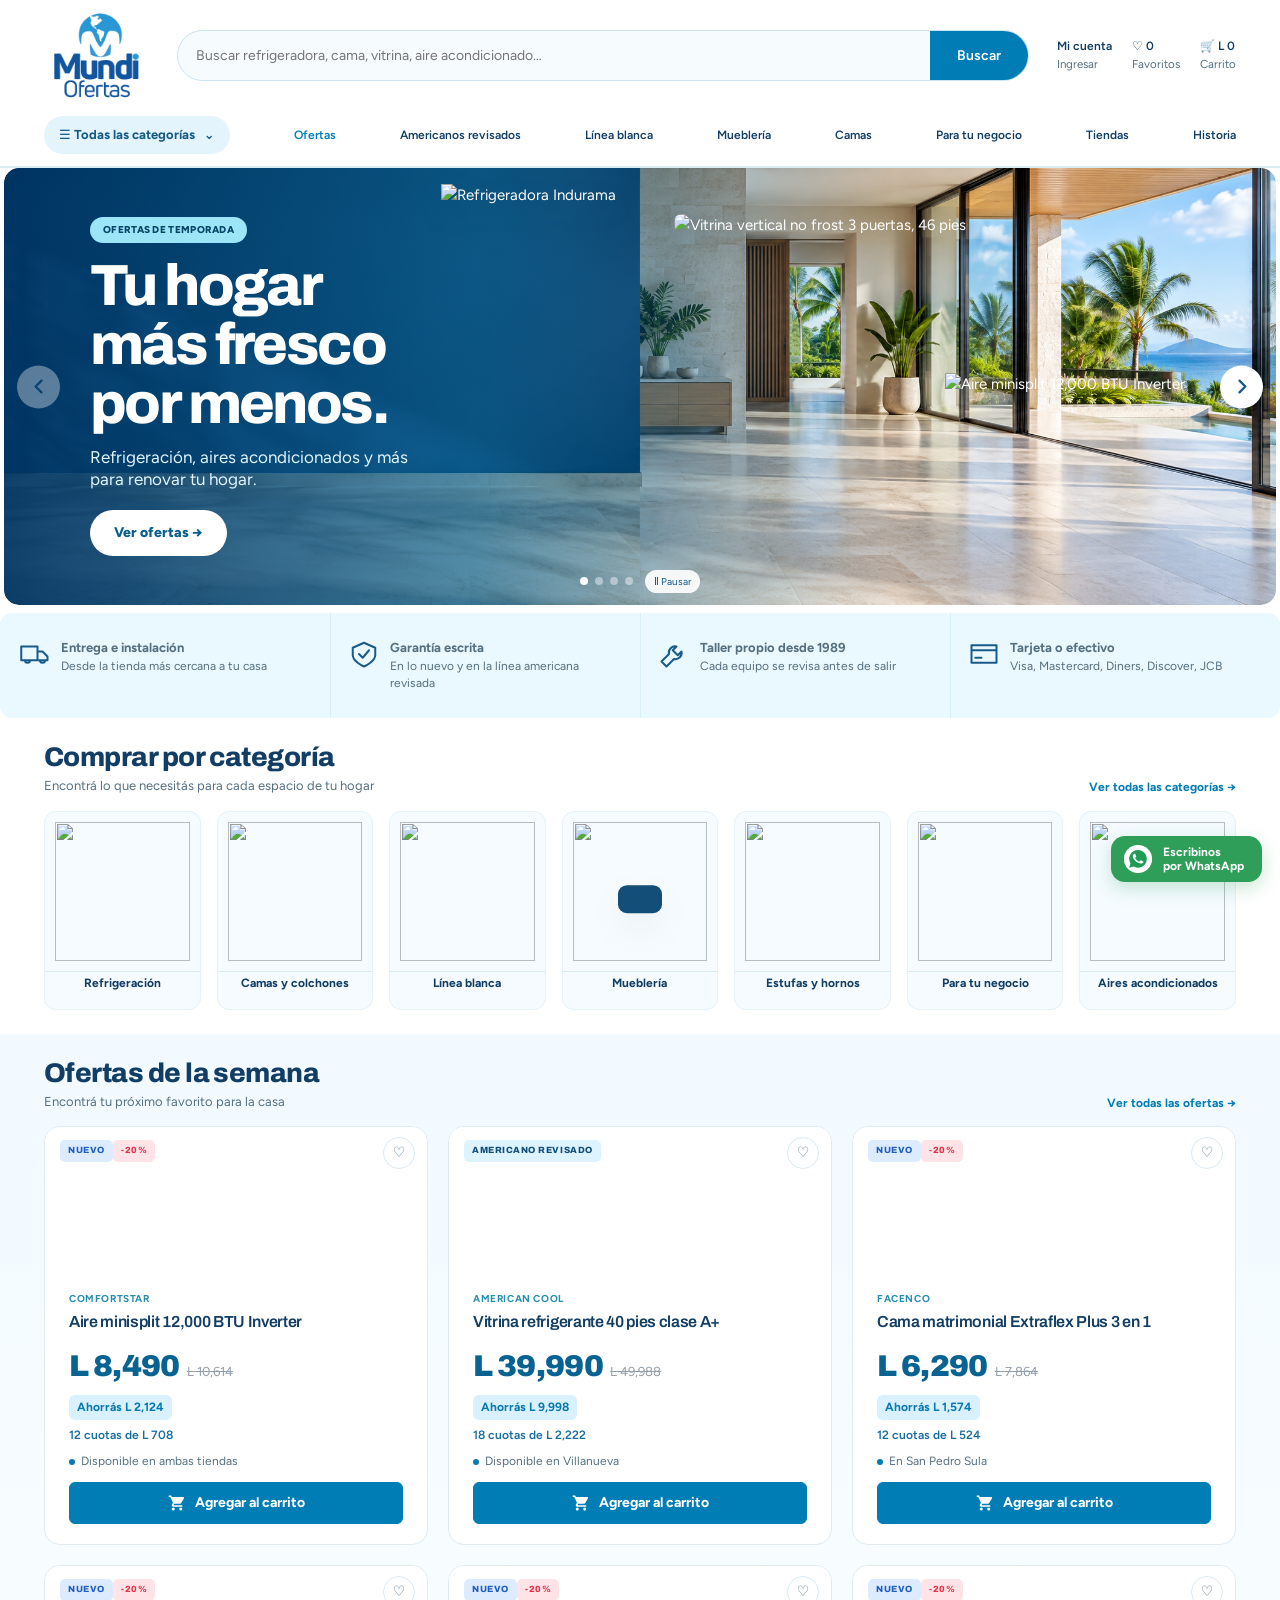
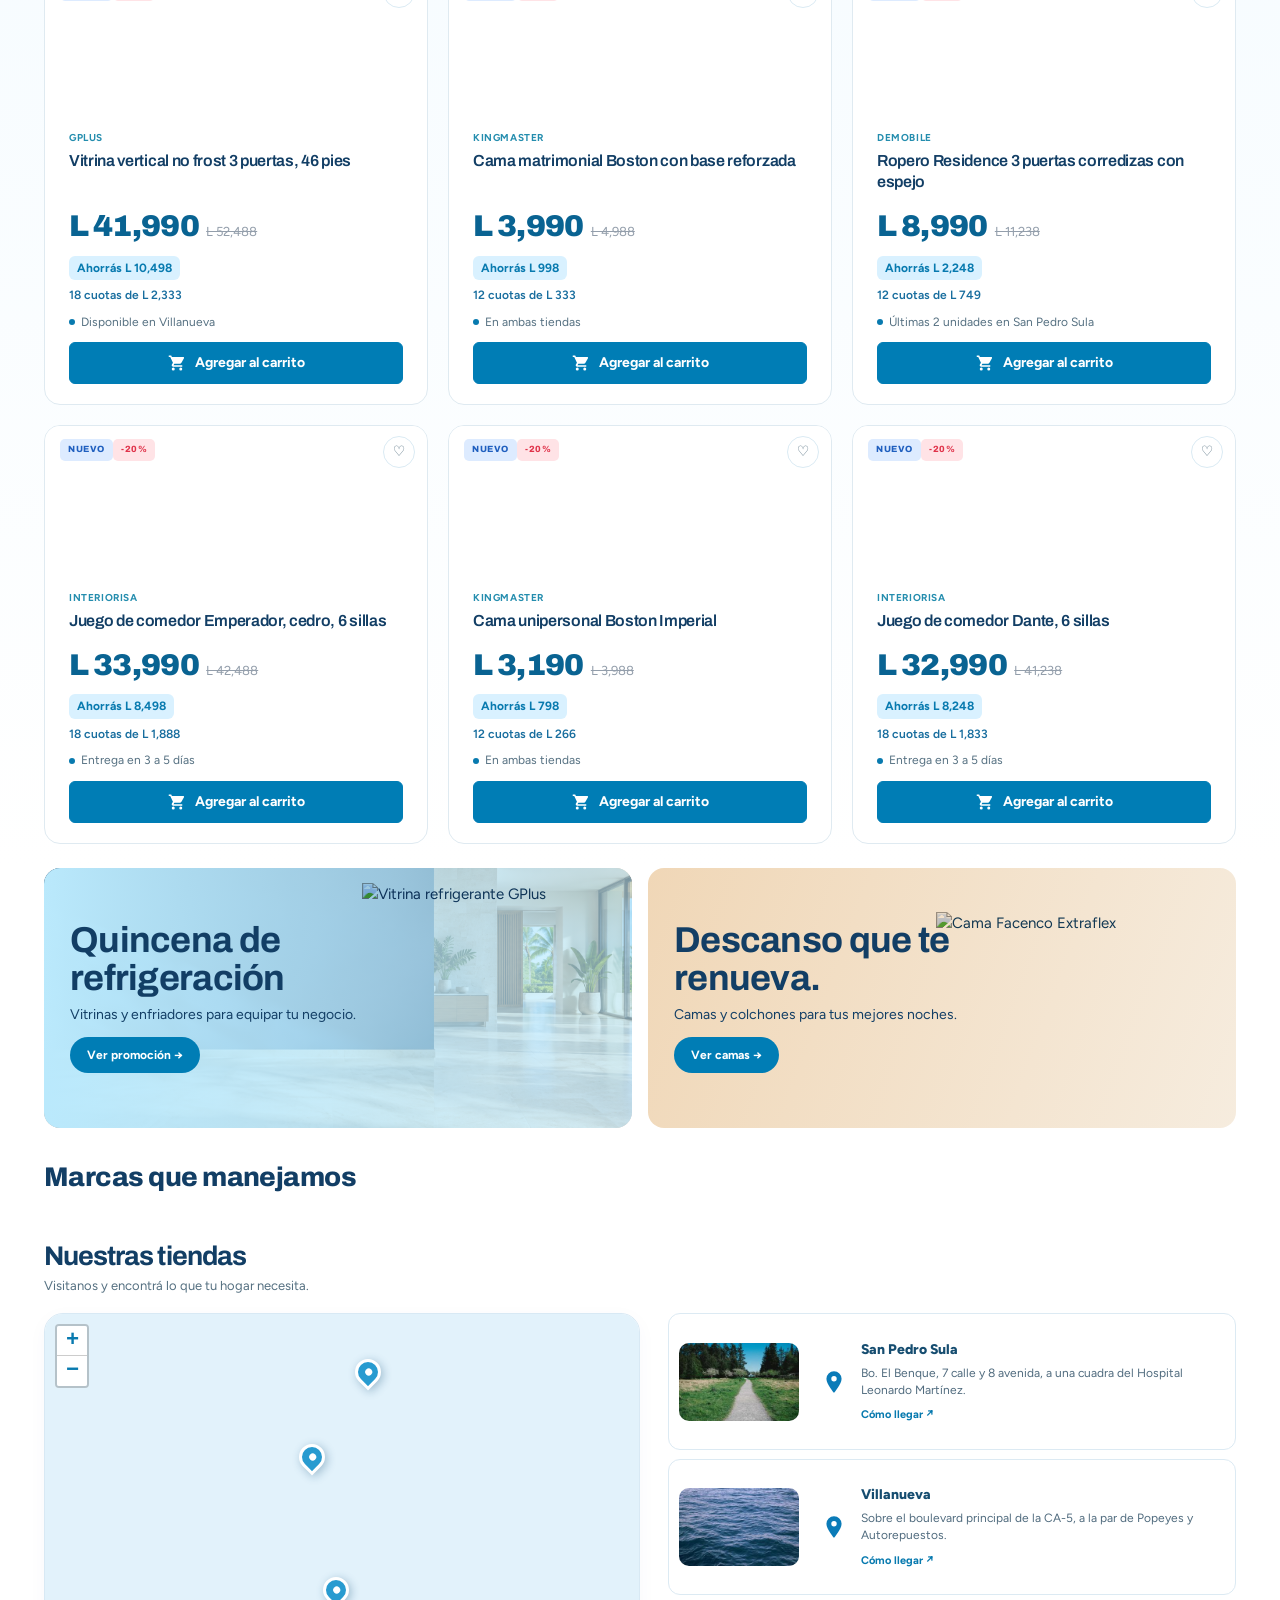
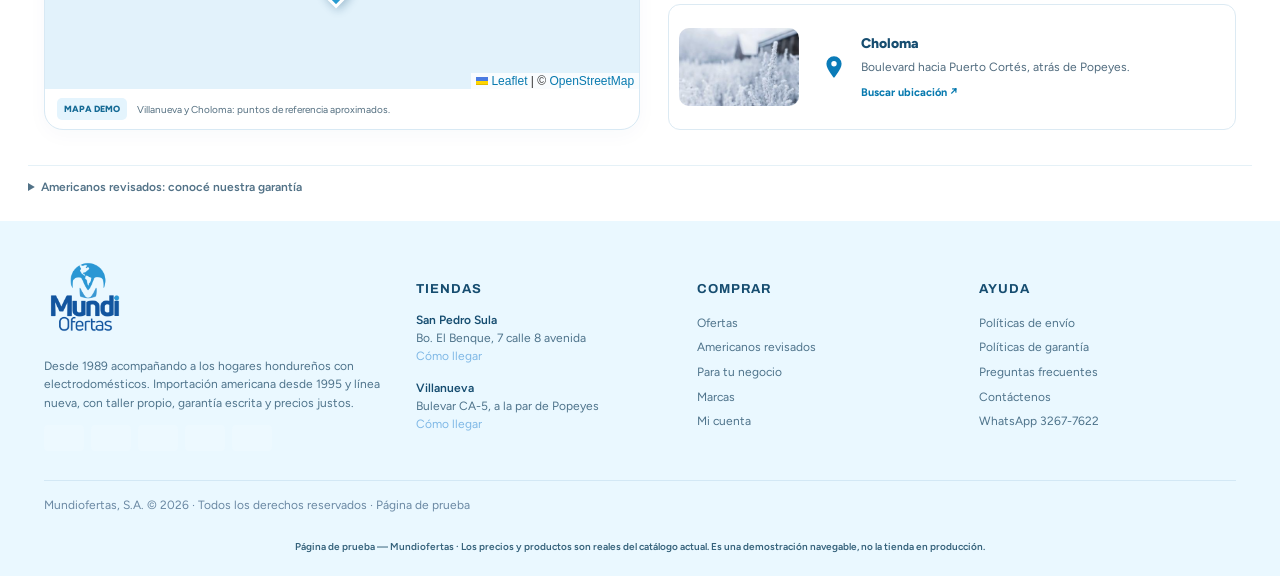
==== commit c3d17f10: "Add category view with product filters Co-Authored-By: Claude Sonnet 5.5 <noreply@anthropic.com>" ====
--- a/demo.html
+++ b/demo.html
@@ -483,10 +483,10 @@
 <button aria-controls="categoryDropdown" aria-expanded="false" class="category-toggle" id="categoryToggle">☰ Todas las categorías <span aria-hidden="true">⌄</span></button>
 <a class="of" href="#ofertas">Ofertas</a>
 <a href="#americanos">Americanos revisados</a>
-<a href="#categorias">Línea blanca</a>
-<a href="#categorias">Mueblería</a>
-<a href="#categorias">Camas</a>
-<a href="https://www.mundiofertas.net/Categoria/8/" target="_blank" rel="noopener">Para tu negocio</a>
+<a href="#categorias" data-cat="Línea blanca">Línea blanca</a>
+<a href="#categorias" data-cat="Mueblería">Mueblería</a>
+<a href="#categorias" data-cat="Camas y colchones">Camas</a>
+<a href="#categorias" data-cat="Para tu negocio">Para tu negocio</a>
 <a href="#ubicaciones">Tiendas</a><a href="#historia">Historia</a>
 </div></nav>
 <div class="category-dropdown" hidden="" id="categoryDropdown"><div class="category-dropdown-heading"><div><strong>¿Qué estás buscando?</strong><p>Explorá el catálogo de Mundi Ofertas. Los productos se abren en la tienda oficial.</p></div><button aria-label="Cerrar categorías" id="closeCategories">×</button></div><div class="category-groups"><details class="category-group"><summary>Accesorios de casa</summary><ul><li><a class="category-all" href="https://www.mundiofertas.net/Categoria/32979/" rel="noopener noreferrer" target="_blank">Ver toda la categoría ↗</a></li><li><a href="https://www.mundiofertas.net/Categoria/32980/" rel="noopener noreferrer" target="_blank">Accesorios de casa ↗</a></li></ul></details><details class="category-group"><summary>Accesorios y mas</summary><ul><li><a class="category-all" href="https://www.mundiofertas.net/Categoria/29607/" rel="noopener noreferrer" target="_blank">Ver toda la categoría ↗</a></li><li><a href="https://www.mundiofertas.net/Categoria/29608/" rel="noopener noreferrer" target="_blank">Accesorios ↗</a></li></ul></details><details class="category-group"><summary>Aires acondicionados</summary><ul><li><a class="category-all" href="https://www.mundiofertas.net/Categoria/1/" rel="noopener noreferrer" target="_blank">Ver toda la categoría ↗</a></li><li><a href="https://www.mundiofertas.net/Categoria/12315/" rel="noopener noreferrer" target="_blank">Mini split ↗</a></li><li><a href="https://www.mundiofertas.net/Categoria/3/" rel="noopener noreferrer" target="_blank">Aires de ventana ↗</a></li><li><a href="https://www.mundiofertas.net/Categoria/2/" rel="noopener noreferrer" target="_blank">Mini split ↗</a></li></ul></details><details class="category-group"><summary>Camas</summary><ul><li><a class="category-all" href="https://www.mundiofertas.net/Categoria/4/" rel="noopener noreferrer" target="_blank">Ver toda la categoría ↗</a></li><li><a href="https://www.mundiofertas.net/Categoria/38443/" rel="noopener noreferrer" target="_blank">Accesorios de cama ↗</a></li><li><a href="https://www.mundiofertas.net/Categoria/29606/" rel="noopener noreferrer" target="_blank">Almohadas ↗</a></li><li><a href="https://www.mundiofertas.net/Categoria/5/" rel="noopener noreferrer" target="_blank">Camas ↗</a></li><li><a href="https://www.mundiofertas.net/Categoria/6/" rel="noopener noreferrer" target="_blank">Accesorios de cama ↗</a></li></ul></details><details class="category-group"><summary>Congeladores y enfriadores</summary><ul><li><a class="category-all" href="https://www.mundiofertas.net/Categoria/7/" rel="noopener noreferrer" target="_blank">Ver toda la categoría ↗</a></li><li><a href="https://www.mundiofertas.net/Categoria/10/" rel="noopener noreferrer" target="_blank">Congeladores ↗</a></li><li><a href="https://www.mundiofertas.net/Categoria/8/" rel="noopener noreferrer" target="_blank">Vitrinas refrigerantes ↗</a></li></ul></details><details class="category-group"><summary>Electronica</summary><ul><li><a class="category-all" href="https://www.mundiofertas.net/Categoria/11/" rel="noopener noreferrer" target="_blank">Ver toda la categoría ↗</a></li><li><a href="https://www.mundiofertas.net/Categoria/12/" rel="noopener noreferrer" target="_blank">Televisores ↗</a></li></ul></details><details class="category-group"><summary>Estufas</summary><ul><li><a class="category-all" href="https://www.mundiofertas.net/Categoria/13/" rel="noopener noreferrer" target="_blank">Ver toda la categoría ↗</a></li><li><a href="https://www.mundiofertas.net/Categoria/17/" rel="noopener noreferrer" target="_blank">Estufa electrica mesa ↗</a></li><li><a href="https://www.mundiofertas.net/Categoria/44/" rel="noopener noreferrer" target="_blank">Estufa electrica grande ↗</a></li><li><a href="https://www.mundiofertas.net/Categoria/16/" rel="noopener noreferrer" target="_blank">Estufas de gas mesa ↗</a></li><li><a href="https://www.mundiofertas.net/Categoria/14/" rel="noopener noreferrer" target="_blank">Estufas de gas ↗</a></li><li><a href="https://www.mundiofertas.net/Categoria/15/" rel="noopener noreferrer" target="_blank">Estufas semi industriales ↗</a></li></ul></details><details class="category-group"><summary>Hogar y electronica</summary><ul><li><a class="category-all" href="https://www.mundiofertas.net/Categoria/18/" rel="noopener noreferrer" target="_blank">Ver toda la categoría ↗</a></li><li><a href="https://www.mundiofertas.net/Categoria/22/" rel="noopener noreferrer" target="_blank">Enfriadores de agua ↗</a></li><li><a href="https://www.mundiofertas.net/Categoria/21/" rel="noopener noreferrer" target="_blank">Hornos electricos ↗</a></li><li><a href="https://www.mundiofertas.net/Categoria/45/" rel="noopener noreferrer" target="_blank">Licuadoras ↗</a></li><li><a href="https://www.mundiofertas.net/Categoria/19/" rel="noopener noreferrer" target="_blank">Microondas ↗</a></li><li><a href="https://www.mundiofertas.net/Categoria/39084/" rel="noopener noreferrer" target="_blank">Percoladoras de café ↗</a></li><li><a href="https://www.mundiofertas.net/Categoria/20/" rel="noopener noreferrer" target="_blank">Planchas ↗</a></li><li><a href="https://www.mundiofertas.net/Categoria/27/" rel="noopener noreferrer" target="_blank">Ventiladores ↗</a></li></ul></details><details class="category-group"><summary>Lavadoras</summary><ul><li><a class="category-all" href="https://www.mundiofertas.net/Categoria/38440/" rel="noopener noreferrer" target="_blank">Ver toda la categoría ↗</a></li><li><a href="https://www.mundiofertas.net/Categoria/38441/" rel="noopener noreferrer" target="_blank">Lavadoras nuevas ↗</a></li></ul></details><details class="category-group"><summary>Muebleria</summary><ul><li><a class="category-all" href="https://www.mundiofertas.net/Categoria/28/" rel="noopener noreferrer" target="_blank">Ver toda la categoría ↗</a></li><li><a href="https://www.mundiofertas.net/Categoria/35/" rel="noopener noreferrer" target="_blank">Alacenas ↗</a></li><li><a href="https://www.mundiofertas.net/Categoria/42403/" rel="noopener noreferrer" target="_blank">Alacenas y estantes ↗</a></li><li><a href="https://www.mundiofertas.net/Categoria/39741/" rel="noopener noreferrer" target="_blank">Bufeteras ↗</a></li><li><a href="https://www.mundiofertas.net/Categoria/30/" rel="noopener noreferrer" target="_blank">Roperos ↗</a></li><li><a href="https://www.mundiofertas.net/Categoria/31/" rel="noopener noreferrer" target="_blank">Centros de entretenimiento ↗</a></li><li><a href="https://www.mundiofertas.net/Categoria/32/" rel="noopener noreferrer" target="_blank">Comedores ↗</a></li><li><a href="https://www.mundiofertas.net/Categoria/38/" rel="noopener noreferrer" target="_blank">Comedores ↗</a></li><li><a href="https://www.mundiofertas.net/Categoria/38438/" rel="noopener noreferrer" target="_blank">Comodas / tocadores de madera ↗</a></li><li><a href="https://www.mundiofertas.net/Categoria/42402/" rel="noopener noreferrer" target="_blank">Escritorios ↗</a></li><li><a href="https://www.mundiofertas.net/Categoria/29/" rel="noopener noreferrer" target="_blank">Juegos de sala ↗</a></li><li><a href="https://www.mundiofertas.net/Categoria/36/" rel="noopener noreferrer" target="_blank">Mesas de vidrio ↗</a></li></ul></details><details class="category-group"><summary>N-lavadora nueva</summary><ul><li><a class="category-all" href="https://www.mundiofertas.net/Categoria/35248/" rel="noopener noreferrer" target="_blank">Ver toda la categoría ↗</a></li><li><a href="https://www.mundiofertas.net/Categoria/35249/" rel="noopener noreferrer" target="_blank">LAVADORA 17 KG (A+) "WHIRLPOOL" 12 CICLOS BLANCA #8MWTW1713 ↗</a></li><li><a href="https://www.mundiofertas.net/Categoria/35250/" rel="noopener noreferrer" target="_blank">LAVADORA 16 KG (A+) "GRS" CARGA SUPERIOR BLANCA #LAV16-CS2-TV-W ↗</a></li><li><a href="https://www.mundiofertas.net/Categoria/35251/" rel="noopener noreferrer" target="_blank">LAVADORA 18KG (A+) "MABE" DIFUNSOR BLANCA #LMA78113CBAB0 ↗</a></li><li><a href="https://www.mundiofertas.net/Categoria/35252/" rel="noopener noreferrer" target="_blank">LAVADORA 20 KG (A+) "GRS" BLANCA AUTOMATICA TAPA PLASTICO/VIDRIO #LAV20-CS2-TV-W ↗</a></li></ul></details></div></div>
@@ -592,6 +592,21 @@
 <div class="grid g3" id="gridNegocio"></div>
 </div></section></details></main>
 <!-- ============ VISTA: FICHA DE PRODUCTO ============ -->
+<main class="hide" id="catVista"><section class="blk catv"><div class="in">
+<a class="hx-back" href="#" data-home>← Volver a la tienda</a>
+<div class="bhead"><div><h3 id="catTitulo">Todas las categorías</h3><p id="catSub">Explorá el catálogo y filtrá los productos.</p></div><a id="catOficial" href="https://www.mundiofertas.net/" target="_blank" rel="noopener">Ver en mundiofertas.net →</a></div>
+<div class="catstrip" id="catStrip"></div>
+<div class="catlayout">
+<aside class="filtros" aria-label="Filtros de productos">
+<div class="f-head"><b>Filtros</b><button type="button" id="fLimpiar">Limpiar</button></div>
+<fieldset><legend>Categoría</legend><div id="fCats"></div></fieldset>
+<fieldset><legend>Marca</legend><div id="fMarcas"></div></fieldset>
+<fieldset><legend>Condición</legend><label><input type="checkbox" name="cond" value="nuevo"> Nuevo</label><label><input type="checkbox" name="cond" value="semi"> Americano revisado</label></fieldset>
+<fieldset><legend>Precio máximo: <b id="fPrecioVal"></b></legend><input type="range" id="fPrecio" aria-label="Precio máximo"></fieldset>
+</aside>
+<div class="catres"><div class="catbar"><span id="catCount"></span><label>Ordenar por <select id="fOrden"><option value="rel">Relevancia</option><option value="asc">Precio: menor a mayor</option><option value="desc">Precio: mayor a menor</option><option value="ahorro">Mayor descuento</option></select></label></div>
+<div class="catgrid" id="catGrid"></div><div class="catempty" id="catEmpty" hidden></div></div>
+</div></div></section></main>
 <main class="hide" id="historiaVista"><section class="blk hx" id="historia"><div class="in"><a class="hx-back" href="#" data-home>← Volver a la tienda</a>
 <div class="bhead"><div><h3>Nuestra historia</h3><p>Desde 1989, acompañando a los hogares hondureños.</p></div><a href="https://www.mundiofertas.net/Sobre-Nosotros/" target="_blank" rel="noopener">Historia oficial →</a></div>
 <div class="hx-top"><div class="hx-intro"><h2>Los hogares cambian.<br><span>El compromiso continúa.</span></h2><p>Mundi Ofertas inició como una tienda de electrodomésticos usados. En 1995 abrió una nueva etapa al importar equipos americanos ligeramente usados, con un equipo de solo tres personas. Con el tiempo sumó ensamblaje, servicio técnico, ventas, compras y mercadeo.</p></div>
@@ -969,7 +984,7 @@
   });
 }
 function mostrarVista(id){
-  ["home","historiaVista","pdp","checkout"].forEach(v => document.getElementById(v).classList.add("hide"));
+  ["home","historiaVista","catVista","pdp","checkout"].forEach(v => document.getElementById(v).classList.add("hide"));
   document.getElementById(id).classList.remove("hide");
   window.scrollTo({top:0, behavior:"instant"});
 }
@@ -1217,7 +1232,7 @@
   const a = e.target.closest("a[href^='#']"); if(!a) return;
   const h = a.getAttribute("href");
   if(h === "#historia"){ e.preventDefault(); mostrarVista("historiaVista"); history.replaceState(null,"","#historia"); return; }
-  const enHistoria = !document.getElementById("historiaVista").classList.contains("hide");
+  const enHistoria = !document.getElementById("historiaVista").classList.contains("hide") || !document.getElementById("catVista").classList.contains("hide");
   if(enHistoria){
     e.preventDefault(); mostrarVista("home"); history.replaceState(null,"",h==="#"?location.pathname:h);
     const t = h.length > 1 && document.querySelector(h);
@@ -1225,6 +1240,88 @@
   }
 });
 if(location.hash === "#historia") mostrarVista("historiaVista");
+
+/* ===== Vista de categorías con filtros ===== */
+const CAT_MATCH = {
+  "Refrigeración":["Refrigeración comercial"],
+  "Camas y colchones":["Camas y colchones"],
+  "Línea blanca":[],
+  "Mueblería":["Mueblería"],
+  "Estufas y hornos":[],
+  "Para tu negocio":["Refrigeración comercial"],
+  "Aires acondicionados":["Aires acondicionados"]
+};
+const CATS = [...document.querySelectorAll("#categorias .cat")].map(a => ({
+  name: a.querySelector("b").textContent.trim(),
+  img: a.querySelector("img").src,
+  url: a.href
+}));
+const flt = {cat:"", marcas:new Set(), cond:new Set(), max:0, orden:"rel"};
+const PRECIO_MAX = Math.ceil(Math.max(...Object.values(P).map(p=>p.p))/1000)*1000;
+function enCategoria(p, cat){ return !cat || (CAT_MATCH[cat]||[]).includes(p.c); }
+function abrirCategorias(cat){
+  flt.cat = cat || ""; flt.marcas.clear(); flt.cond.clear(); flt.max = PRECIO_MAX; flt.orden = "rel";
+  document.querySelectorAll("#catVista input[name=cond]").forEach(i=>i.checked=false);
+  document.getElementById("fOrden").value = "rel";
+  const r = document.getElementById("fPrecio"); r.min = 0; r.max = PRECIO_MAX; r.step = 500; r.value = PRECIO_MAX;
+  mostrarVista("catVista"); history.replaceState(null,"","#categorias"); pintarCategorias();
+}
+function pintarCategorias(){
+  const c = CATS.find(x=>x.name===flt.cat);
+  document.getElementById("catTitulo").textContent = c ? c.name : "Todas las categorías";
+  document.getElementById("catSub").textContent = c ? "Productos de esta categoría. Usá los filtros para afinar tu búsqueda." : "Explorá el catálogo y filtrá los productos.";
+  document.getElementById("catOficial").href = c ? c.url : "https://www.mundiofertas.net/";
+  document.getElementById("catStrip").innerHTML = `<button class="chip ${c?"":"on"}" data-c="">Todas</button>` + CATS.map(x=>`<button class="chip ${x.name===flt.cat?"on":""}" data-c="${x.name}"><img src="${x.img}" alt=""><span>${x.name}</span></button>`).join("");
+  const base = Object.keys(P).filter(k => enCategoria(P[k], flt.cat));
+  document.getElementById("fCats").innerHTML = [{name:"",label:"Todas"}].concat(CATS.map(x=>({name:x.name,label:x.name}))).map(x=>{
+    const n = Object.values(P).filter(p=>enCategoria(p,x.name)).length;
+    return `<label><input type="radio" name="fcat" value="${x.name}" ${x.name===flt.cat?"checked":""}> ${x.label} <em>${n}</em></label>`;
+  }).join("");
+  const marcas = [...new Set(base.map(k=>P[k].m))].sort();
+  [...flt.marcas].forEach(m=>{ if(!marcas.includes(m)) flt.marcas.delete(m); });
+  document.getElementById("fMarcas").innerHTML = marcas.length ? marcas.map(m=>`<label><input type="checkbox" name="marca" value="${m}" ${flt.marcas.has(m)?"checked":""}> ${m}</label>`).join("") : '<small>Sin marcas disponibles</small>';
+  document.getElementById("fPrecioVal").textContent = L(flt.max);
+  let lista = base.filter(k => {
+    const p = P[k];
+    return (!flt.marcas.size || flt.marcas.has(p.m)) && (!flt.cond.size || flt.cond.has(p.cond)) && p.p <= flt.max;
+  });
+  if(flt.orden==="asc") lista.sort((a,b)=>P[a].p-P[b].p);
+  if(flt.orden==="desc") lista.sort((a,b)=>P[b].p-P[a].p);
+  if(flt.orden==="ahorro") lista.sort((a,b)=>(P[b].w-P[b].p)/P[b].w-(P[a].w-P[a].p)/P[a].w);
+  document.getElementById("catCount").textContent = lista.length + (lista.length===1 ? " producto" : " productos");
+  document.getElementById("catGrid").innerHTML = lista.map(tarjeta).join("");
+  const vacio = document.getElementById("catEmpty");
+  vacio.hidden = lista.length > 0;
+  if(!lista.length){
+    vacio.innerHTML = base.length
+      ? '<b>No hay productos con esos filtros.</b><p>Probá quitando algún filtro.</p>'
+      : '<b>Aún no hay productos de esta categoría en la demo.</b><p>Podés verlos en la tienda oficial.</p><a class="btn p" href="'+(c?c.url:"https://www.mundiofertas.net/")+'" target="_blank" rel="noopener">Ver en mundiofertas.net →</a>';
+  }
+}
+(() => {
+  const v = document.getElementById("catVista");
+  v.addEventListener("click", e => { const b = e.target.closest(".chip"); if(b){ flt.cat = b.dataset.c; flt.marcas.clear(); pintarCategorias(); } });
+  v.addEventListener("change", e => {
+    const t = e.target;
+    if(t.name==="fcat"){ flt.cat = t.value; flt.marcas.clear(); }
+    else if(t.name==="marca"){ t.checked ? flt.marcas.add(t.value) : flt.marcas.delete(t.value); }
+    else if(t.name==="cond"){ t.checked ? flt.cond.add(t.value) : flt.cond.delete(t.value); }
+    else if(t.id==="fOrden"){ flt.orden = t.value; }
+    pintarCategorias();
+  });
+  document.getElementById("fPrecio").addEventListener("input", e => { flt.max = +e.target.value; pintarCategorias(); });
+  document.getElementById("fLimpiar").addEventListener("click", () => abrirCategorias(flt.cat));
+  document.addEventListener("click", e => {
+    const a = e.target.closest("a"); if(!a) return;
+    const dc = a.dataset.cat;
+    if(dc){ e.preventDefault(); abrirCategorias(dc); return; }
+    if(a.closest("#categorias .cats")){ e.preventDefault(); abrirCategorias(a.querySelector("b").textContent.trim()); return; }
+    if(a.closest("#categorias .bhead")){ e.preventDefault(); abrirCategorias(""); return; }
+  });
+})();
+document.addEventListener("click", e => {
+  const h = e.target.closest("a[data-home]"); if(h){ e.preventDefault(); mostrarVista("home"); history.replaceState(null,"",location.pathname); }
+});
 </script>
 <script src="assets/storefront.js"></script>
 <script src="assets/leaflet/leaflet.js"></script>
--- a/assets/reference-layout.css
+++ b/assets/reference-layout.css
@@ -59,3 +59,26 @@
 @media(max-width:560px){.hx-list{grid-template-columns:1fr}.hx-intro{padding:22px}}
 
 .hx-back{display:inline-block;margin:0 0 14px;font-size:12px;font-weight:700;color:#087AAF}#historiaVista .hx{padding-top:30px;min-height:60vh}
+
+/* Category view */
+.catv{padding:26px 0 40px;min-height:70vh}
+.catstrip{display:flex;gap:10px;overflow-x:auto;padding:2px 2px 12px;margin-bottom:6px;scrollbar-width:thin}
+.chip{flex:none;display:flex;align-items:center;gap:8px;border:1px solid #D9ECF7;background:#F5FBFF;color:#164D70;border-radius:999px;padding:6px 14px 6px 8px;font:600 13px Figtree,system-ui,sans-serif;cursor:pointer}
+.chip:first-child{padding-left:14px}.chip img{width:30px;height:30px;object-fit:contain;mix-blend-mode:multiply}
+.chip.on{background:#087AAF;border-color:#087AAF;color:#fff}.chip.on img{background:#fff;border-radius:50%;mix-blend-mode:normal}
+.catlayout{display:grid;grid-template-columns:260px minmax(0,1fr);gap:26px;align-items:start}
+.filtros{background:#F5FBFF;border:1px solid #E1EFF8;border-radius:14px;padding:18px;position:sticky;top:180px}
+.f-head{display:flex;justify-content:space-between;align-items:center;margin-bottom:6px;color:#164D70}
+.f-head button{border:0;background:none;color:#087AAF;font-weight:700;font-size:12px;cursor:pointer}
+.filtros fieldset{border:0;border-top:1px solid #DCEBF5;margin:0;padding:12px 0 6px;min-width:0}
+.filtros legend{font-size:12px;font-weight:800;letter-spacing:.04em;color:#164D70;padding:0 6px 0 0}
+.filtros label{display:flex;align-items:center;gap:8px;font-size:13px;color:#33566D;padding:4px 0;cursor:pointer}
+.filtros label em{margin-left:auto;font-style:normal;font-size:11px;color:#7B97A9}
+.filtros input[type=range]{width:100%;accent-color:#087AAF}.filtros small{color:#7B97A9;font-size:12px}
+.catbar{display:flex;justify-content:space-between;align-items:center;margin-bottom:14px;font-size:13px;color:#4E738B}
+.catbar select{margin-left:6px;border:1px solid #D9ECF7;border-radius:8px;padding:6px 8px;font:inherit;color:#164D70;background:#fff}
+.catgrid{display:grid;grid-template-columns:repeat(3,minmax(0,1fr));gap:18px}.catgrid .card{min-width:0;flex:none}
+.catempty{text-align:center;border:1px dashed #BFDDEE;border-radius:14px;padding:44px 20px;color:#4E738B}.catempty b{display:block;color:#164D70;font-size:17px;margin-bottom:6px}.catempty .btn{display:inline-block;margin-top:10px}
+@media(max-width:1100px){.catgrid{grid-template-columns:repeat(2,minmax(0,1fr))}}
+@media(max-width:820px){.catlayout{grid-template-columns:1fr}.filtros{position:static}}
+@media(max-width:560px){.catgrid{grid-template-columns:1fr}}
